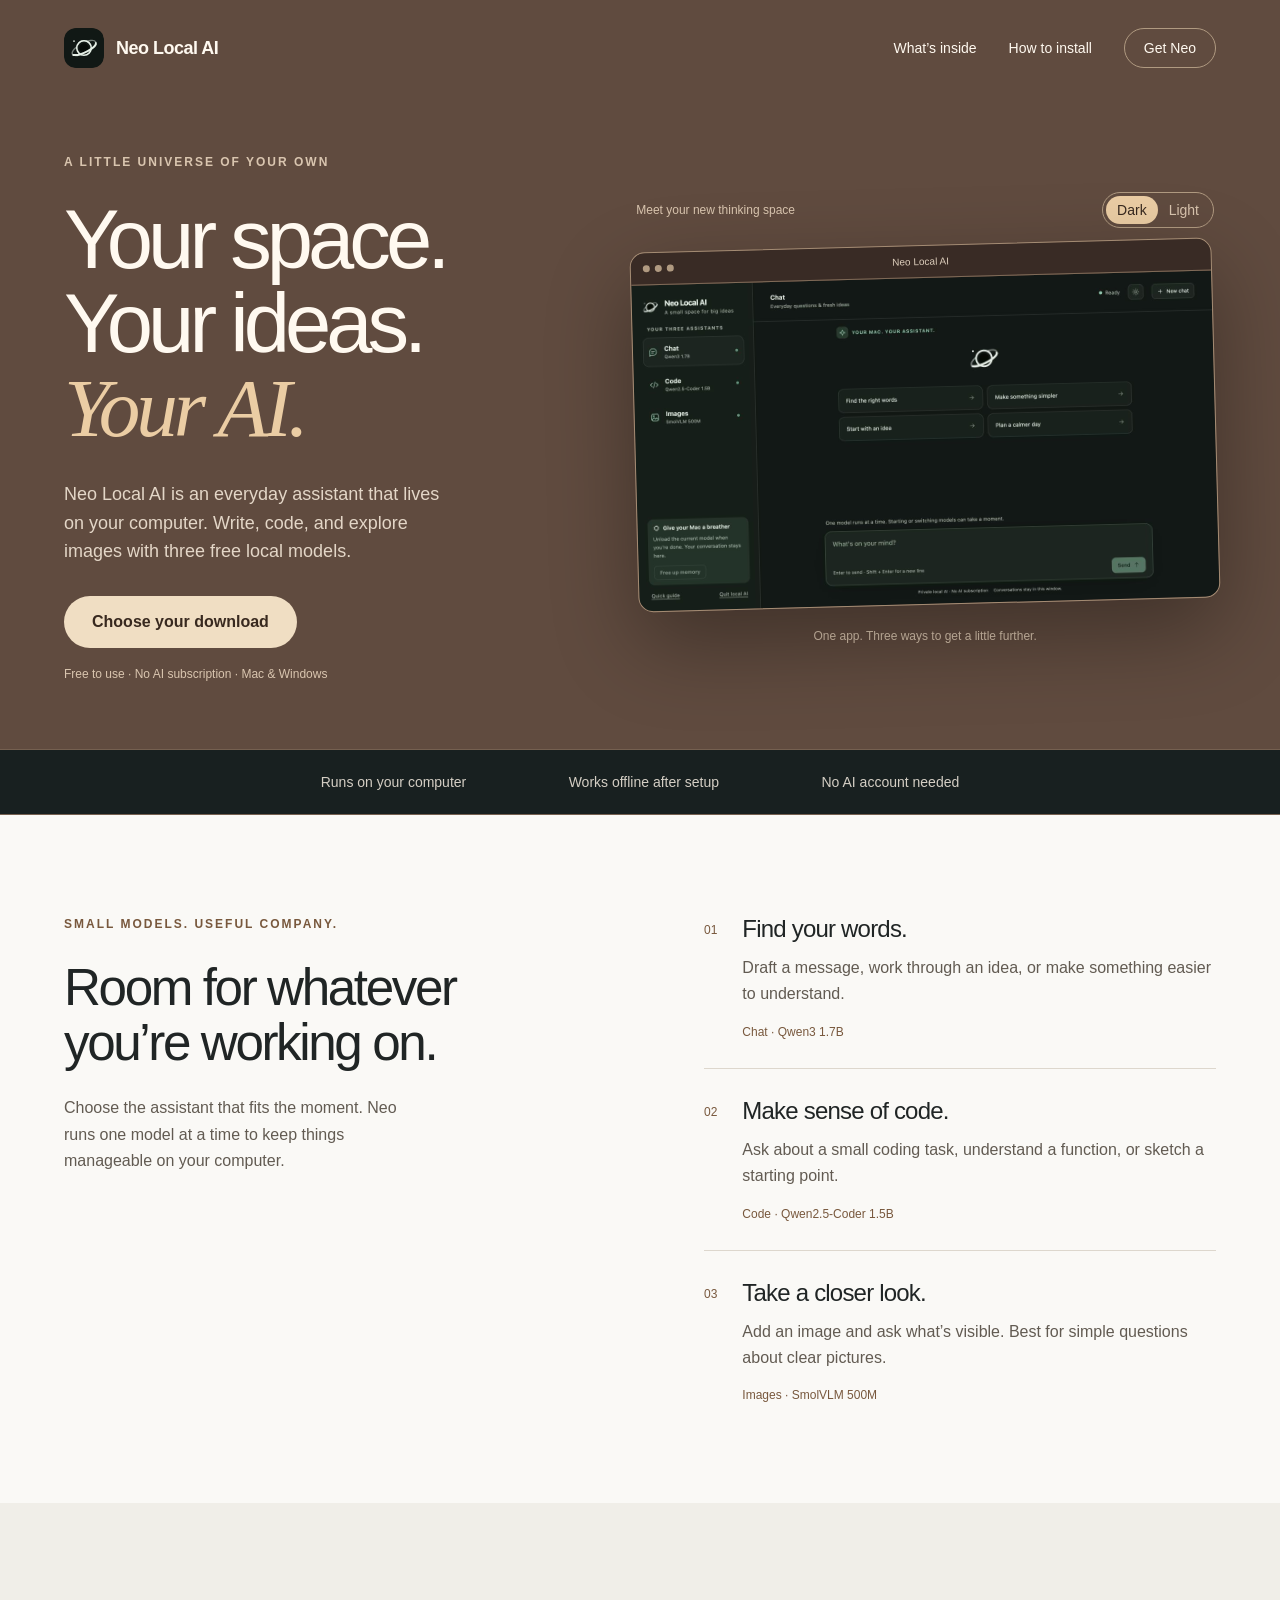
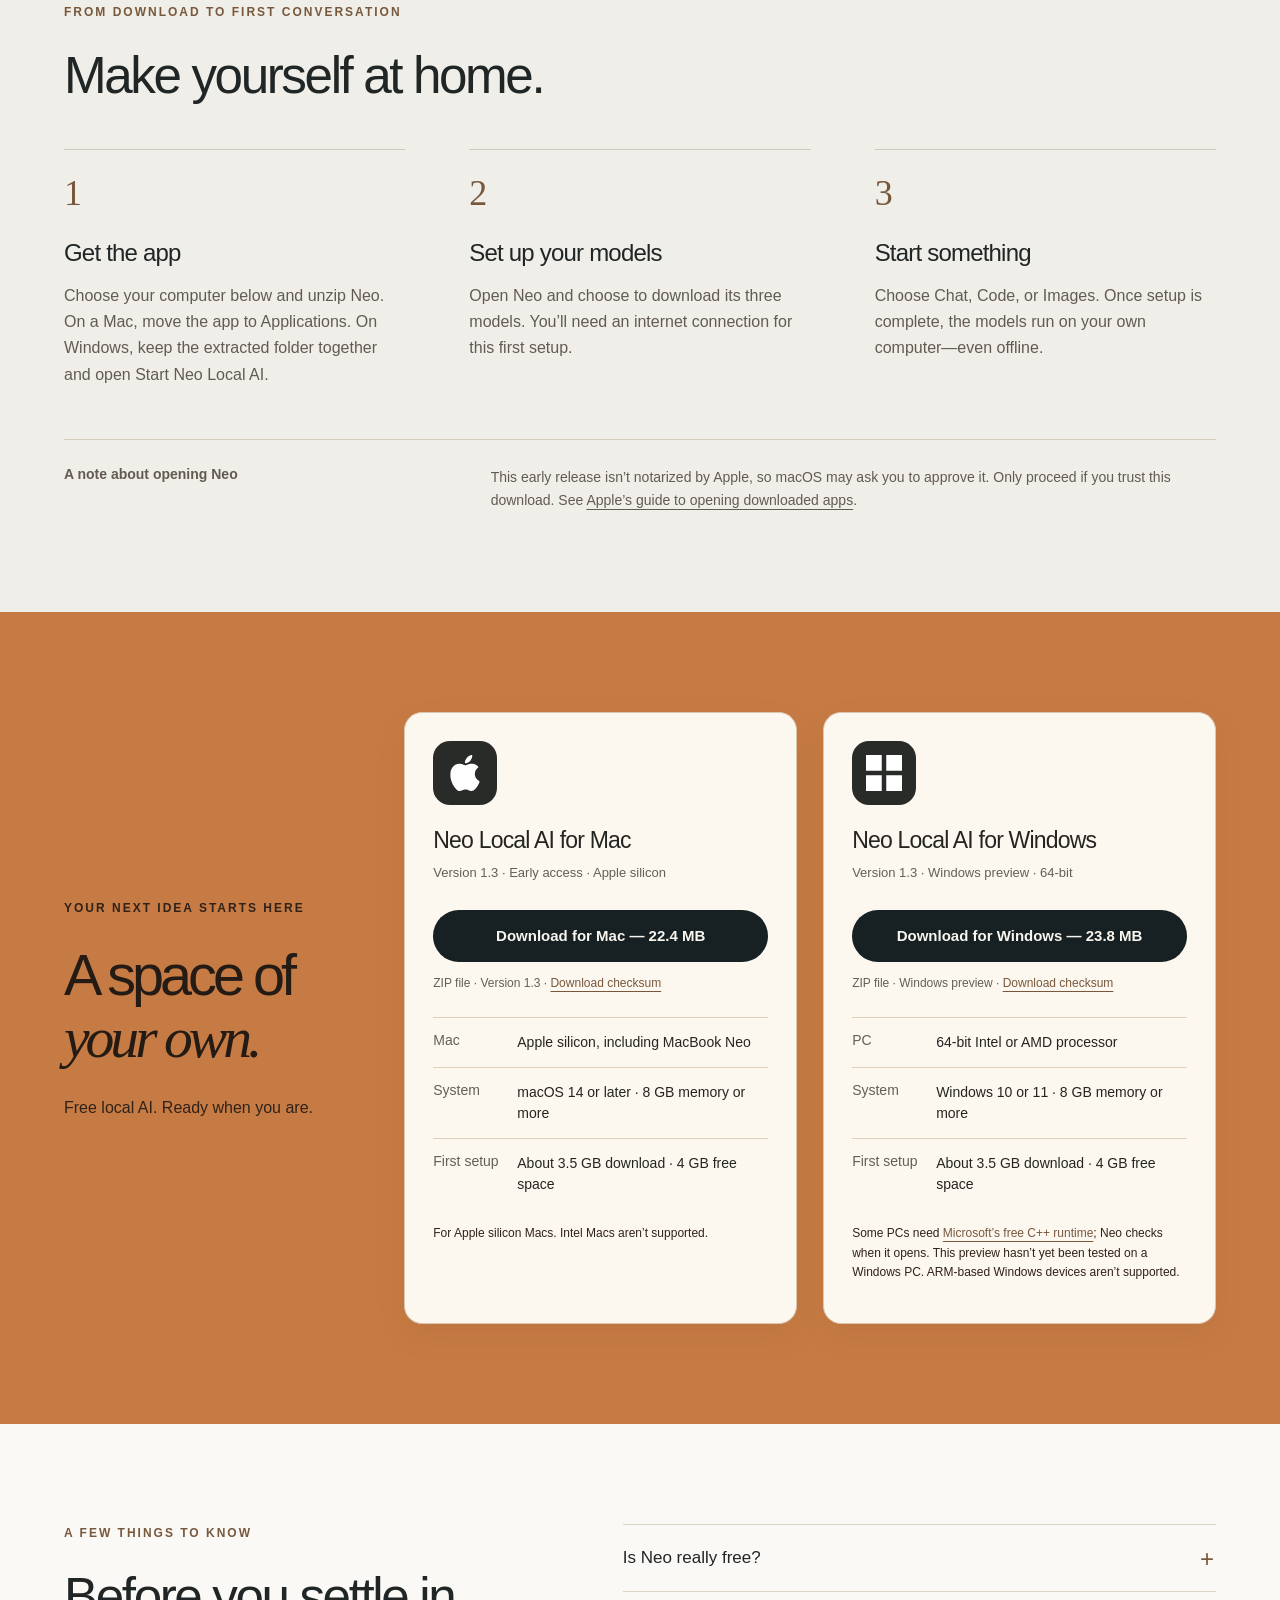
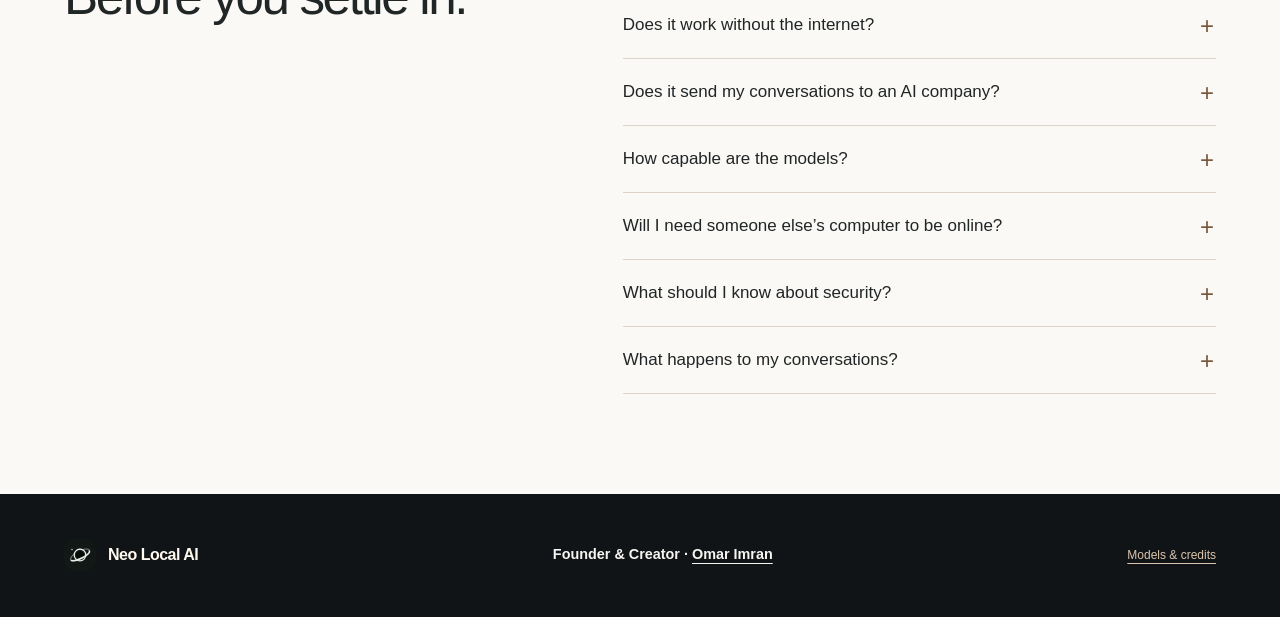
==== index.html @ 6890bdea "Replace aqua with warm brown and cream; update Windows 11 icon" ====
<!doctype html>
<html lang="en">
<head>
<meta charset="utf-8">
<meta http-equiv="Content-Security-Policy" content="default-src 'self'; connect-src 'none'; img-src 'self'; script-src 'self' 'sha256-h/8HFb5MToRf6qzF5IHjymlN5UshtxcSNbzQW0XjXA0='; style-src 'self'; object-src 'none'; frame-src 'none'; base-uri 'none'; form-action 'none'">
<meta name="referrer" content="strict-origin-when-cross-origin">
<meta name="viewport" content="width=device-width,initial-scale=1">
<meta name="theme-color" content="#604b3f">
<title>Neo Local AI — Free Offline AI for Mac &amp; Windows</title>
<meta name="description" content="Neo Local AI by Omar Imran. Download a free local AI assistant for chat, code and images. Works offline after setup. For Mac, with a Windows preview.">
<link rel="icon" type="image/svg+xml" href="assets/logo.svg"><link rel="stylesheet" href="style.css?v=brown-cream-1">
<link rel="canonical" href="https://neolocalai.isroot.in/">
<meta name="author" content="Omar Imran">
<meta name="application-name" content="Neo Local AI">
<meta name="robots" content="index, follow, max-image-preview:large">
<meta property="og:type" content="website">
<meta property="og:site_name" content="Neo Local AI">
<meta property="og:title" content="Neo Local AI — Free Offline AI for Mac &amp; Windows">
<meta property="og:description" content="Neo Local AI by Omar Imran. Download a free local AI assistant for chat, code and images. Works offline after setup. For Mac, with a Windows preview.">
<meta property="og:url" content="https://neolocalai.isroot.in/">
<meta property="og:image" content="https://neolocalai.isroot.in/assets/app-dark.png">
<meta property="og:image:alt" content="Neo Local AI with Chat, Code and Images assistants">
<meta name="twitter:card" content="summary_large_image">
<meta name="twitter:title" content="Neo Local AI — Free Offline AI for Mac &amp; Windows">
<meta name="twitter:description" content="Neo Local AI by Omar Imran. Download a free local AI assistant for chat, code and images. Works offline after setup. For Mac, with a Windows preview.">
<meta name="twitter:image" content="https://neolocalai.isroot.in/assets/app-dark.png">
<script type="application/ld+json">{"@context":"https://schema.org","@type":"WebSite","@id":"https://neolocalai.isroot.in/#website","url":"https://neolocalai.isroot.in/","name":"Neo Local AI","alternateName":"NeoLocalAI","description":"Neo Local AI by Omar Imran. Download a free local AI assistant for chat, code and images. Works offline after setup. For Mac, with a Windows preview.","publisher":{"@type":"Person","name":"Omar Imran"}}</script>
</head>
<body class="landing-page">
<header class="site-header"><a class="brand" href="#" aria-label="Neo Local AI home"><img src="assets/logo.svg" width="40" height="40" alt=""><span>Neo Local AI</span></a><nav aria-label="Main navigation"><a href="#inside">What’s inside</a><a href="#setup">How to install</a><a class="nav-download" href="#download">Get Neo</a></nav></header>
<main>
<section class="hero" aria-labelledby="hero-title">
<div class="hero-copy"><p class="eyebrow">A little universe of your own</p><h1 id="hero-title">Your space.<br>Your ideas.<br><em>Your AI.</em></h1><p class="hero-description">Neo Local AI is an everyday assistant that lives on your computer. Write, code, and explore images with three free local models.</p><a class="button primary" href="#download">Choose your download</a><p class="hero-meta">Free to use · No AI subscription · Mac &amp; Windows</p></div>
<div class="app-stage"><div class="preview-top"><span>Meet your new thinking space</span><div class="preview-switch" role="group" aria-label="App appearance preview"><button class="selected" data-theme="dark" aria-pressed="true">Dark</button><button data-theme="light" aria-pressed="false">Light</button></div></div><div class="app-window"><div class="window-top" aria-hidden="true"><span></span><span></span><span></span><b>Neo Local AI</b></div><img id="app-preview" src="assets/app-dark.png" width="694" height="681" alt="Neo Local AI in dark mode, with Chat, Code and Images assistants" fetchpriority="high"></div><p class="preview-caption">One app. Three ways to get a little further.</p></div>
</section>
<div class="principles"><span>Runs on your computer</span><span>Works offline after setup</span><span>No AI account needed</span></div>
<section class="inside section" id="inside"><div class="section-intro"><p class="eyebrow">Small models. Useful company.</p><h2>Room for whatever<br>you’re working on.</h2><p>Choose the assistant that fits the moment. Neo runs one model at a time to keep things manageable on your computer.</p></div><div class="assistant-list"><article><span class="model-number">01</span><div><h3>Find your words.</h3><p>Draft a message, work through an idea, or make something easier to understand.</p><span class="model-name">Chat · Qwen3 1.7B</span></div></article><article><span class="model-number">02</span><div><h3>Make sense of code.</h3><p>Ask about a small coding task, understand a function, or sketch a starting point.</p><span class="model-name">Code · Qwen2.5-Coder 1.5B</span></div></article><article><span class="model-number">03</span><div><h3>Take a closer look.</h3><p>Add an image and ask what’s visible. Best for simple questions about clear pictures.</p><span class="model-name">Images · SmolVLM 500M</span></div></article></div></section>
<section class="setup section" id="setup"><div class="section-heading"><p class="eyebrow">From download to first conversation</p><h2>Make yourself at home.</h2></div><ol class="steps"><li><span>1</span><h3>Get the app</h3><p>Choose your computer below and unzip Neo. On a Mac, move the app to Applications. On Windows, keep the extracted folder together and open Start Neo Local AI.</p></li><li><span>2</span><h3>Set up your models</h3><p>Open Neo and choose to download its three models. You’ll need an internet connection for this first setup.</p></li><li><span>3</span><h3>Start something</h3><p>Choose Chat, Code, or Images. Once setup is complete, the models run on your own computer—even offline.</p></li></ol><aside class="install-note"><strong>A note about opening Neo</strong><p>This early release isn’t notarized by Apple, so macOS may ask you to approve it. Only proceed if you trust this download. See <a href="https://support.apple.com/en-us/102445" target="_blank" rel="noopener noreferrer">Apple’s guide to opening downloaded apps</a>.</p></aside></section>
<!--
Apple icon: Bootstrap Icons v1.13.1.
Windows 11 symbol: four equal, front-facing squares drawn as SVG rectangles.
Sources: https://github.com/twbs/icons/blob/v1.13.1/icons/apple.svg
The redundant duplicate Apple path was omitted.

The MIT License (MIT)

Copyright (c) 2019-2024 The Bootstrap Authors

Permission is hereby granted, free of charge, to any person obtaining a copy
of this software and associated documentation files (the "Software"), to deal
in the Software without restriction, including without limitation the rights
to use, copy, modify, merge, publish, distribute, sublicense, and/or sell
copies of the Software, and to permit persons to whom the Software is
furnished to do so, subject to the following conditions:

The above copyright notice and this permission notice shall be included in
all copies or substantial portions of the Software.

THE SOFTWARE IS PROVIDED "AS IS", WITHOUT WARRANTY OF ANY KIND, EXPRESS OR
IMPLIED, INCLUDING BUT NOT LIMITED TO THE WARRANTIES OF MERCHANTABILITY,
FITNESS FOR A PARTICULAR PURPOSE AND NONINFRINGEMENT. IN NO EVENT SHALL THE
AUTHORS OR COPYRIGHT HOLDERS BE LIABLE FOR ANY CLAIM, DAMAGES OR OTHER
LIABILITY, WHETHER IN AN ACTION OF CONTRACT, TORT OR OTHERWISE, ARISING FROM,
OUT OF OR IN CONNECTION WITH THE SOFTWARE OR THE USE OR OTHER DEALINGS IN
THE SOFTWARE.
-->
<section class="download section" id="download"><div><p class="eyebrow">Your next idea starts here</p><h2>A space of<br><em>your own.</em></h2><p>Free local AI. Ready when you are.</p></div><div class="download-panel" id="mac-download"><span class="platform-mark apple-mark" aria-hidden="true"><svg xmlns="http://www.w3.org/2000/svg" width="36" height="36" viewBox="0 0 16 16" fill="currentColor" focusable="false"><path d="M11.182.008C11.148-.03 9.923.023 8.857 1.18c-1.066 1.156-.902 2.482-.878 2.516s1.52.087 2.475-1.258.762-2.391.728-2.43m3.314 11.733c-.048-.096-2.325-1.234-2.113-3.422s1.675-2.789 1.698-2.854-.597-.79-1.254-1.157a3.7 3.7 0 0 0-1.563-.434c-.108-.003-.483-.095-1.254.116-.508.139-1.653.589-1.968.607-.316.018-1.256-.522-2.267-.665-.647-.125-1.333.131-1.824.328-.49.196-1.422.754-2.074 2.237-.652 1.482-.311 3.83-.067 4.56s.625 1.924 1.273 2.796c.576.984 1.34 1.667 1.659 1.899s1.219.386 1.843.067c.502-.308 1.408-.485 1.766-.472.357.013 1.061.154 1.782.539.571.197 1.111.115 1.652-.105.541-.221 1.324-1.059 2.238-2.758q.52-1.185.473-1.282"/></svg></span><h3>Neo Local AI for Mac</h3><p class="release-label">Version 1.3 · Early access · Apple silicon</p><a class="button primary" id="release-download" href="downloads/Neo-Local-AI-1.3-Mac.zip" download>Download for Mac — 22.4 MB</a><p id="release-status" class="download-detail">ZIP file · Version 1.3 · <a href="downloads/Neo-Local-AI-1.3-Mac.zip.sha256">Download checksum</a></p><dl><div><dt>Mac</dt><dd>Apple silicon, including MacBook Neo</dd></div><div><dt>System</dt><dd>macOS 14 or later · 8 GB memory or more</dd></div><div><dt>First setup</dt><dd>About 3.5 GB download · 4 GB free space</dd></div></dl><p class="platform-note">For Apple silicon Macs. Intel Macs aren’t supported.</p></div><div class="download-panel windows-panel" id="windows-download"><span class="platform-mark windows-mark" aria-hidden="true"><svg xmlns="http://www.w3.org/2000/svg" width="36" height="36" viewBox="0 0 16 16" fill="currentColor" focusable="false"><rect x="0" y="0" width="7" height="7"/><rect x="9" y="0" width="7" height="7"/><rect x="0" y="9" width="7" height="7"/><rect x="9" y="9" width="7" height="7"/></svg></span><h3>Neo Local AI for Windows</h3><p class="release-label">Version 1.3 · Windows preview · 64-bit</p><a class="button primary" id="windows-release-download" href="downloads/Neo-Local-AI-1.3.0-Windows-x64-preview.zip" download>Download for Windows — 23.8 MB</a><p id="windows-release-status" class="download-detail">ZIP file · Windows preview · <a href="downloads/Windows-SHA256SUMS.txt">Download checksum</a></p><dl><div><dt>PC</dt><dd>64-bit Intel or AMD processor</dd></div><div><dt>System</dt><dd>Windows 10 or 11 · 8 GB memory or more</dd></div><div><dt>First setup</dt><dd>About 3.5 GB download · 4 GB free space</dd></div></dl><p class="platform-note">Some PCs need <a href="https://aka.ms/vc14/vc_redist.x64.exe">Microsoft’s free C++ runtime</a>; Neo checks when it opens. This preview hasn’t yet been tested on a Windows PC. ARM-based Windows devices aren’t supported.</p></div></section>
<section class="faq section" id="questions"><div class="section-heading"><p class="eyebrow">A few things to know</p><h2>Before you settle in.</h2></div><div class="questions"><details><summary>Is Neo really free?</summary><p>Neo uses freely available models running on your own hardware. There is no paid AI API, AI subscription, or Neo account. You use your own storage, electricity and internet connection for the initial downloads.</p></details><details><summary>Does it work without the internet?</summary><p>Yes, after the models finish downloading. Chat, code help and image questions run on your computer. Neo does not browse the web or automatically know current news.</p></details><details><summary>Does it send my conversations to an AI company?</summary><p>The local assistants process your messages and images on your computer. Model files are downloaded from Hugging Face during setup. This website does not collect your chats.</p></details><details><summary>How capable are the models?</summary><p>These are small models designed to fit modest hardware. They can make mistakes, particularly with complex reasoning, detailed images or longer tasks. Check important answers and review any code before using it.</p></details><details><summary>Will I need someone else’s computer to be online?</summary><p>No. Each person installs their own copy and models. Your conversations run on your computer, independently of the person who shared Neo with you.</p></details><details><summary>What should I know about security?</summary><p>This website provides downloads; it cannot access the AI or files on your computer. Use Neo on a personal computer with trusted users and programs. Neo blocks unrelated browser websites, but it does not isolate the app from other programs or user accounts on the same computer. Keep your operating system updated.</p></details><details><summary>What happens to my conversations?</summary><p>Conversations stay in the current app window or browser tab. Quitting or refreshing clears the conversation view. Copy anything you want to keep.</p></details></div></section>
</main><footer><a class="brand" href="#"><img src="assets/logo.svg" width="32" height="32" alt=""><span>Neo Local AI</span></a><p class="footer-credit">Founder &amp; Creator · <a href="about.html">Omar Imran</a></p><a href="credits.html">Models &amp; credits</a></footer>
<script src="script.js"></script>
</body></html>
---- style.css ----
:root{color-scheme:dark;--ink:#f6f5f1;--muted:#d9c5af;--onyx:#111416;--accent:#ebcda4;--line:#756050;--paper:#faf9f6;--dark:#202525;font-family:-apple-system,BlinkMacSystemFont,"Segoe UI",sans-serif;font-size:16px}*{box-sizing:border-box}html{scroll-behavior:smooth;scroll-padding-top:32px}body{margin:0;background:var(--onyx);color:var(--ink)}a{color:inherit;text-underline-offset:4px}button,a{-webkit-tap-highlight-color:transparent}a:focus-visible,button:focus-visible,summary:focus-visible{outline:3px solid #b09a81;outline-offset:5px}button{font:inherit}img{max-width:100%;height:auto}.site-header{max-width:1420px;margin:auto;padding:28px 5vw;display:flex;align-items:center;justify-content:space-between;gap:28px}.brand{display:flex;align-items:center;gap:12px;text-decoration:none;font-size:18px;font-weight:650;letter-spacing:-.5px}.brand img{border-radius:12px}nav{display:flex;align-items:center;gap:32px;font-size:14px}nav a{text-decoration:none}nav a:hover{color:var(--accent)}.nav-download{border:1px solid #b09a81;padding:11px 19px;border-radius:24px}.hero{max-width:1420px;margin:auto;padding:57px 5vw 64px;display:grid;grid-template-columns:.95fr 1.12fr;align-items:center;gap:6vw}.eyebrow{font-size:12px;letter-spacing:2px;text-transform:uppercase;font-weight:600;margin:0 0 25px;color:var(--muted)}h1{font-size:clamp(56px,6.5vw,98px);font-weight:460;line-height:1.01;letter-spacing:-5px;margin:0 0 30px}h1 em,h2 em{font-family:Georgia,serif;font-weight:400;color:var(--accent);letter-spacing:-4px}.hero-description{font-size:18px;line-height:1.6;max-width:400px;color:#d9c5af;margin-bottom:30px}.button{display:inline-flex;align-items:center;justify-content:center;min-height:52px;padding:15px 28px;font-weight:600;font-size:16px;border-radius:30px;text-decoration:none;border:0;transition:background .2s,transform .2s}.button:hover{transform:translateY(-2px)}.primary{background:var(--accent);color:#38291f}.primary:hover{background:#faebd7}.hero-meta{font-size:12px;color:var(--muted);margin:17px 0 0}.app-stage{min-width:0}.preview-top{display:flex;align-items:center;justify-content:space-between;gap:12px;color:var(--muted);font-size:12px;margin:0 2px 17px}.preview-switch{display:flex;padding:3px;border:1px solid var(--line);border-radius:24px;flex-shrink:0}.preview-switch button{font-size:12px;background:none;border:0;color:#d9c5af;border-radius:18px;padding:6px 11px;cursor:pointer}.preview-switch button.selected{background:#ebcda4;color:#38291f}.app-window{overflow:hidden;border:1px solid #a38b73;border-radius:15px;box-shadow:0 32px 85px #0005;transform:rotate(-1.5deg)}.window-top{height:32px;background:#392b25;border-bottom:1px solid #806b58;display:flex;align-items:center;padding:0 12px;gap:5px;position:relative}.window-top span{width:7px;height:7px;border-radius:50%;background:#b09a81}.window-top b{position:absolute;width:100%;left:0;text-align:center;font-size:10px;font-weight:400;color:#ddcebc}.app-window>img{width:100%;display:block}.preview-caption{font-size:12px;color:#d9c5af;text-align:center;margin:22px 0 0}.principles{border-top:1px solid var(--line);border-bottom:1px solid var(--line);display:flex;justify-content:center;gap:8vw;padding:24px 5vw;font-size:14px;color:#d4cec4}.section{padding:100px max(5vw,calc((100vw - 1280px)/2))}h2{font-size:clamp(34px,4vw,58px);font-weight:450;letter-spacing:-2.4px;line-height:1.08;margin:0 0 25px}h3{font-size:24px;font-weight:500;letter-spacing:-.8px;margin:0 0 12px}p{line-height:1.65}.inside{background:var(--paper);color:var(--dark);display:grid;grid-template-columns:1fr 1fr;gap:10vw}.inside .eyebrow,.setup .eyebrow,.faq .eyebrow{color:#78583d}.section-intro>p:last-child{color:#625b52;max-width:360px}.assistant-list article{display:flex;gap:25px;padding:28px 0;border-top:1px solid #ddd7cd}.assistant-list article:first-child{padding-top:0;border-top:0}.assistant-list article:last-child{padding-bottom:0}.model-number{font-size:12px;padding-top:8px;color:#78583d}.assistant-list p{color:#625b52;font-size:16px;margin:0 0 14px}.model-name{font-size:12px;color:#78583d}.setup{background:#f0eee8;color:var(--dark)}.section-heading{margin-bottom:45px}.steps{padding:0;margin:0;list-style:none;display:grid;grid-template-columns:repeat(3,1fr);gap:5vw}.steps li{border-top:1px solid #d1c8b9;padding-top:22px}.steps li>span{font-family:Georgia,serif;font-size:36px;color:#78583d;display:block;margin-bottom:25px}.steps p{color:#625b52}.install-note{margin-top:35px;display:grid;grid-template-columns:1fr 2fr;gap:5vw;border-top:1px solid #d6ccbc;padding-top:26px;font-size:14px;color:#625b52}.install-note strong{font-weight:550}.install-note p{margin:0}.download{display:grid;grid-template-columns:1fr 1fr;gap:10vw;align-items:center;background:#c77b44}.download h2{font-size:clamp(50px,5.8vw,86px);letter-spacing:-4px}.download>div>p:last-child{color:#302218}.download-panel{border:1px solid #dbc6ae;background:#fcf7ef;padding:36px;border-radius:18px}.download-panel h3{font-size:25px;margin-bottom:8px}.release-label{font-size:13px;color:#626058;margin:0 0 26px}.download-panel .button{width:100%}.download-detail{font-size:12px;line-height:1.5;color:#626058;overflow-wrap:anywhere}dl{font-size:14px;margin:25px 0 15px}dl div{display:grid;grid-template-columns:95px 1fr;gap:16px;padding:14px 0;border-top:1px solid #ded0bd}dt{color:#626058}dd{margin:0;line-height:1.5}.platform-note{font-size:12px;color:#626058}.faq{background:var(--paper);color:var(--dark);display:grid;grid-template-columns:1fr 1.3fr;gap:8vw}.questions details{border-top:1px solid #ddd4c7;padding:23px 0}.questions details:last-child{border-bottom:1px solid #ddd4c7}.questions summary{cursor:pointer;list-style:none;padding-right:36px;position:relative;font-size:17px;font-weight:500}.questions summary::-webkit-details-marker{display:none}.questions summary:after{content:'+';position:absolute;right:2px;top:-3px;font-size:24px;font-weight:300}.questions details[open] summary:after{content:'−'}.questions p{color:#625b52;margin:18px 25px 0 0;font-size:16px}footer{max-width:1420px;margin:auto;padding:35px 5vw;display:flex;align-items:center;justify-content:space-between;gap:24px}footer p,footer>a:last-child{font-size:12px;color:var(--muted)}footer .brand{font-size:16px}@media(min-width:1450px){.hero{gap:86px}.hero h1{font-size:98px}}@media(max-width:900px){.hero{gap:4vw;padding-top:38px}h1{font-size:64px;letter-spacing:-3.5px}.preview-top>span{display:none}.preview-top{justify-content:flex-end}.hero-description{font-size:16px}.hero-meta{line-height:1.6;max-width:230px}.section{padding-top:70px;padding-bottom:70px}.inside,.download,.faq{gap:5vw}.download-panel{padding:26px}.principles{gap:5vw;font-size:12px}}@media(max-width:650px){.site-header{padding:20px 6vw}.brand{font-size:17px}nav a:not(.nav-download){display:none}nav{gap:0}.nav-download{font-size:13px;padding:9px 15px}.hero{grid-template-columns:1fr;padding:34px 6vw 45px;gap:42px}.eyebrow{margin-bottom:22px;font-size:11px}h1{font-size:76px}.hero-description{max-width:340px;font-size:17px}.hero-meta{max-width:none}.app-stage{max-width:500px}.preview-top>span{display:block}.preview-top{justify-content:space-between}.app-window{transform:none}.principles{display:grid;grid-template-columns:1fr;gap:14px;text-align:center;padding:25px;font-size:14px}.section{padding:60px 6vw}.inside,.download,.faq{grid-template-columns:1fr;gap:38px}.section-intro>p:last-child{max-width:none}.assistant-list article{gap:20px}.steps{grid-template-columns:1fr;gap:26px}.steps li>span{float:left;font-size:28px;margin:0 22px 70px 0}.steps h3{font-size:22px}.steps p{margin-bottom:0}.install-note{grid-template-columns:1fr;gap:10px}.section-heading{margin-bottom:32px}.download h2{font-size:68px}.download-panel{padding:27px}.faq{gap:0}.faq .section-heading{margin-bottom:12px}footer{padding:30px 6vw;flex-wrap:wrap}footer p{order:3;width:100%;margin:0}h2{font-size:40px}.questions summary{font-size:16px}}@media(prefers-reduced-motion:reduce){html{scroll-behavior:auto}.button{transition:none}.button:hover{transform:none}}

/* Platform downloads share one clear choice area. */
.download{grid-template-columns:.8fr 1fr 1fr;gap:26px}.download h2{font-size:clamp(48px,4.5vw,68px)}.download-panel{padding:28px;align-self:stretch}.download-panel h3{font-size:23px}.download-panel .button{padding-left:16px;padding-right:16px;font-size:15px}.download-panel dl div{grid-template-columns:72px 1fr;gap:12px}.platform-mark{display:grid;place-items:center;width:64px;height:64px;background:#292b28;border-radius:17px;color:#ebcda4;line-height:0;margin:0 0 22px;flex-shrink:0}.platform-mark svg{display:block;width:36px;height:36px;fill:currentColor}.preview-switch button{font-size:14px}@media(max-width:1100px){.download{grid-template-columns:1fr 1fr}.download>div:first-child{grid-column:1/-1}.download h2 br{display:none}.download h2 em{margin-left:.16em}.download>div:first-child>p:last-child{margin-bottom:10px}}@media(max-width:650px){.download{grid-template-columns:1fr;gap:26px}.download>div:first-child{grid-column:auto}.download h2{font-size:55px}.download h2 br{display:block}.download h2 em{margin-left:0}}

.credits-page{max-width:1050px;margin:auto;padding-top:60px}.credits-title{font-size:58px;letter-spacing:-2px}.credits-list{line-height:2}.credits-subheading{font-size:32px;margin-top:48px}


/* Founder credit: 20% larger than the original 12px footer text. */
footer .footer-credit{font-size:14.4px;font-weight:700;color:var(--ink)}
.footer-credit a{color:inherit;text-decoration-thickness:1px;text-underline-offset:4px}
.footer-credit a:hover,.footer-credit a:focus-visible{color:var(--accent);text-decoration-thickness:2px}
.about-layout{min-height:100svh;display:flex;flex-direction:column}
.about-layout>.site-header,.about-layout>footer{width:100%}
.about-page{flex:1;width:100%;max-width:1050px;margin:auto;padding:80px 5vw 100px}
.about-page h1{font-size:clamp(46px,7vw,76px);letter-spacing:-2.5px;line-height:1.08;max-width:700px}
.about-role{font-size:20px;color:var(--accent);margin:0 0 32px}
.about-note{max-width:520px;color:var(--muted);margin-bottom:36px}
.about-back{font-size:14px;font-weight:600;text-decoration-thickness:1px}
@media(max-width:650px){.about-page{padding:55px 6vw 70px}.about-role{font-size:18px}.about-layout>.site-header{gap:16px}.about-layout .about-back{font-size:13px}}

/* Warm coffee, cream and tan across the website. */
:root{--tan:#c77b44;--accent-deep:#78583d}
.principles{background:#182020}
.inside,.setup,.faq{color-scheme:light}
.download{background:var(--tan);color:#241b15;color-scheme:light}
.download h2 em{color:#241b15}
.download .eyebrow,.download>div:first-child>p:last-child{color:#302218}
.download .download-panel{background:#fcf7ef;border-color:#dbc6ae;color:#242522;box-shadow:0 12px 32px #59301a12}
.download .release-label,.download .download-detail,.download dt,.download .platform-note{color:#626058}
.download .download-panel dl div{border-top-color:#ded0bd}
.download .platform-mark{background:#292b28;color:#fff}
.download .primary{background:#172022;color:#f9f6ef}
.download .primary:hover{background:#49392d}
.download a:focus-visible{outline-color:#6c482e}
.download .download-detail a,.download .platform-note a{color:#78583d}
.inside .assistant-list h3{color:#202525}
.questions summary::after{color:var(--accent-deep)}
footer .footer-credit a:hover,footer .footer-credit a:focus-visible{color:var(--accent)}

/* A softer coffee introduction, with the established dark footer below. */
.landing-page{background:#604b3f;color:#fff9f0}
.landing-page .site-header,.landing-page .hero{--line:#b09a81;--muted:#d9c5af}
.landing-page .hero-description{color:#e3d6c7}
.landing-page .hero .primary{background:#f0dec3;color:#38291f}
.landing-page .hero .primary:hover{background:#faebd7}
.landing-page>footer{background:var(--onyx);max-width:none;padding-inline:max(5vw,calc((100vw - 1278px)/2))}
.inside a:focus-visible,.setup a:focus-visible,.faq summary:focus-visible{outline-color:#78583d}
@media(max-width:650px){.landing-page>footer{padding-inline:6vw}}
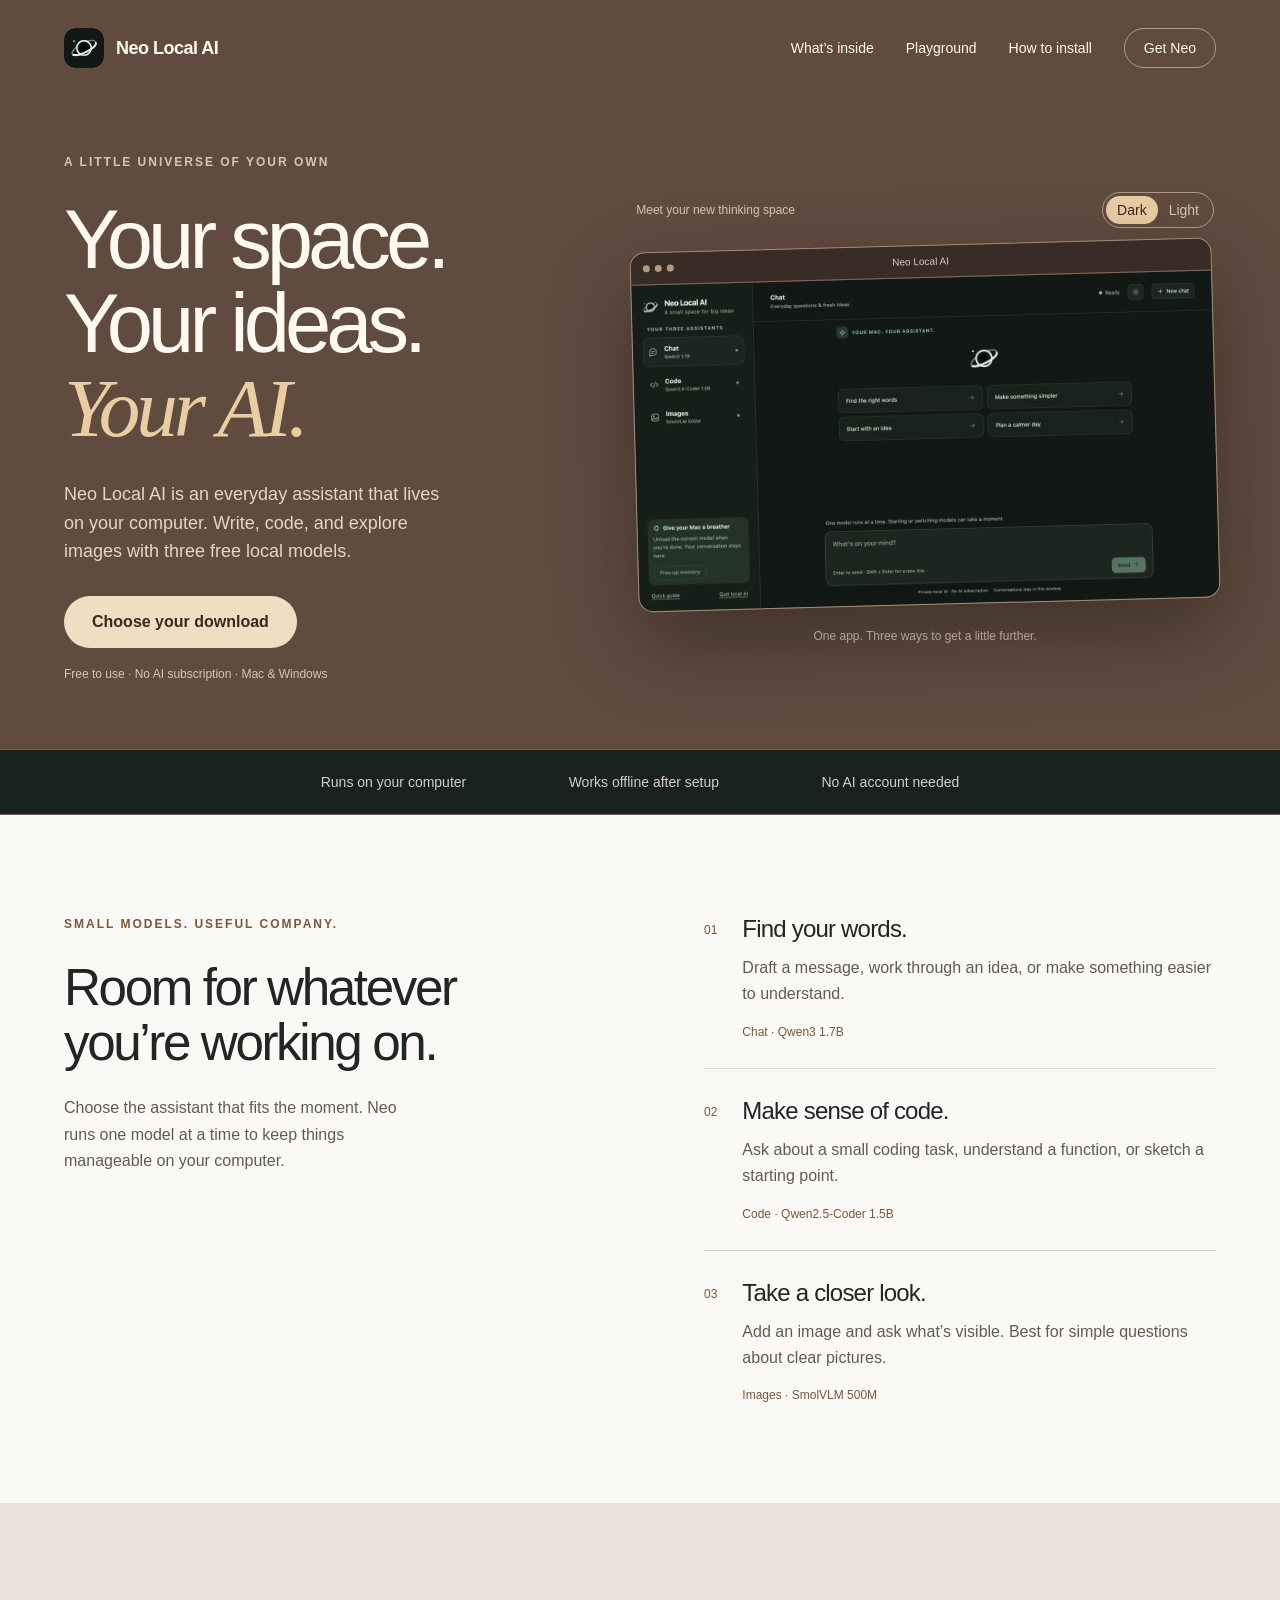
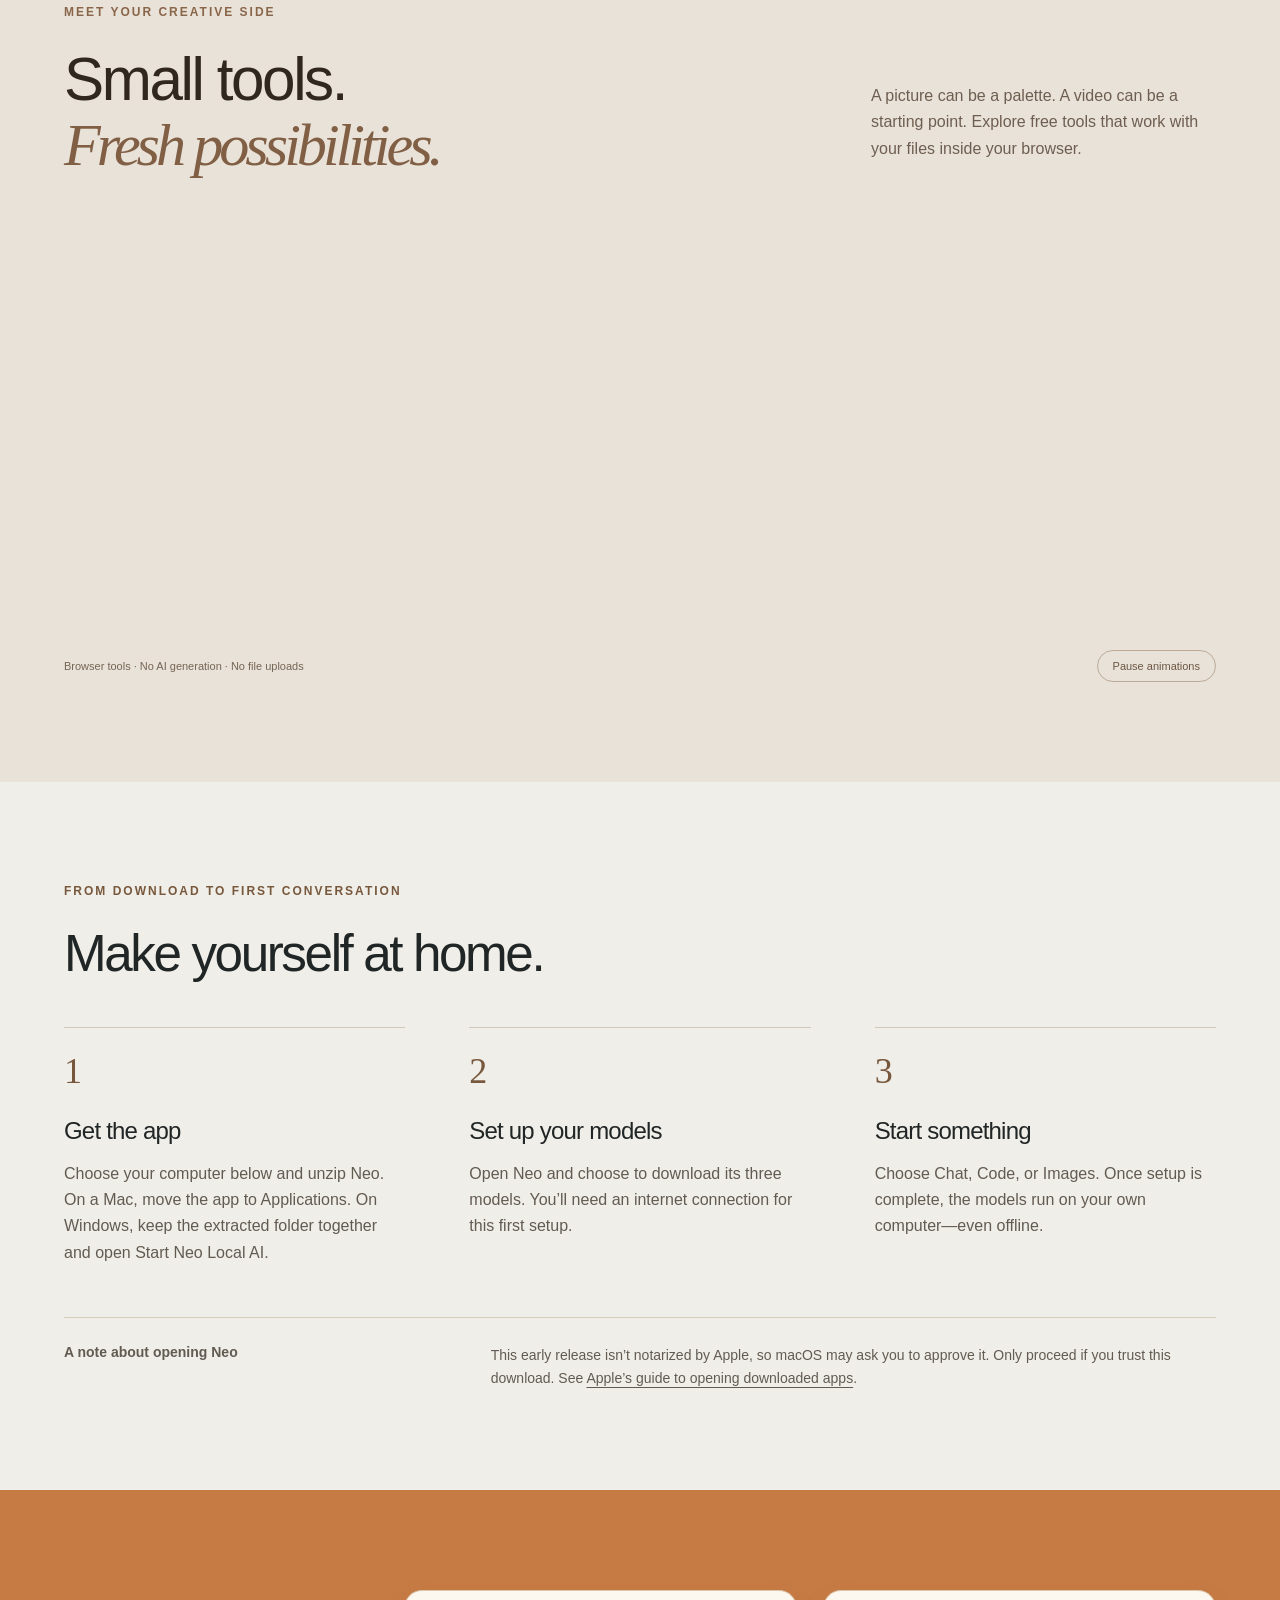
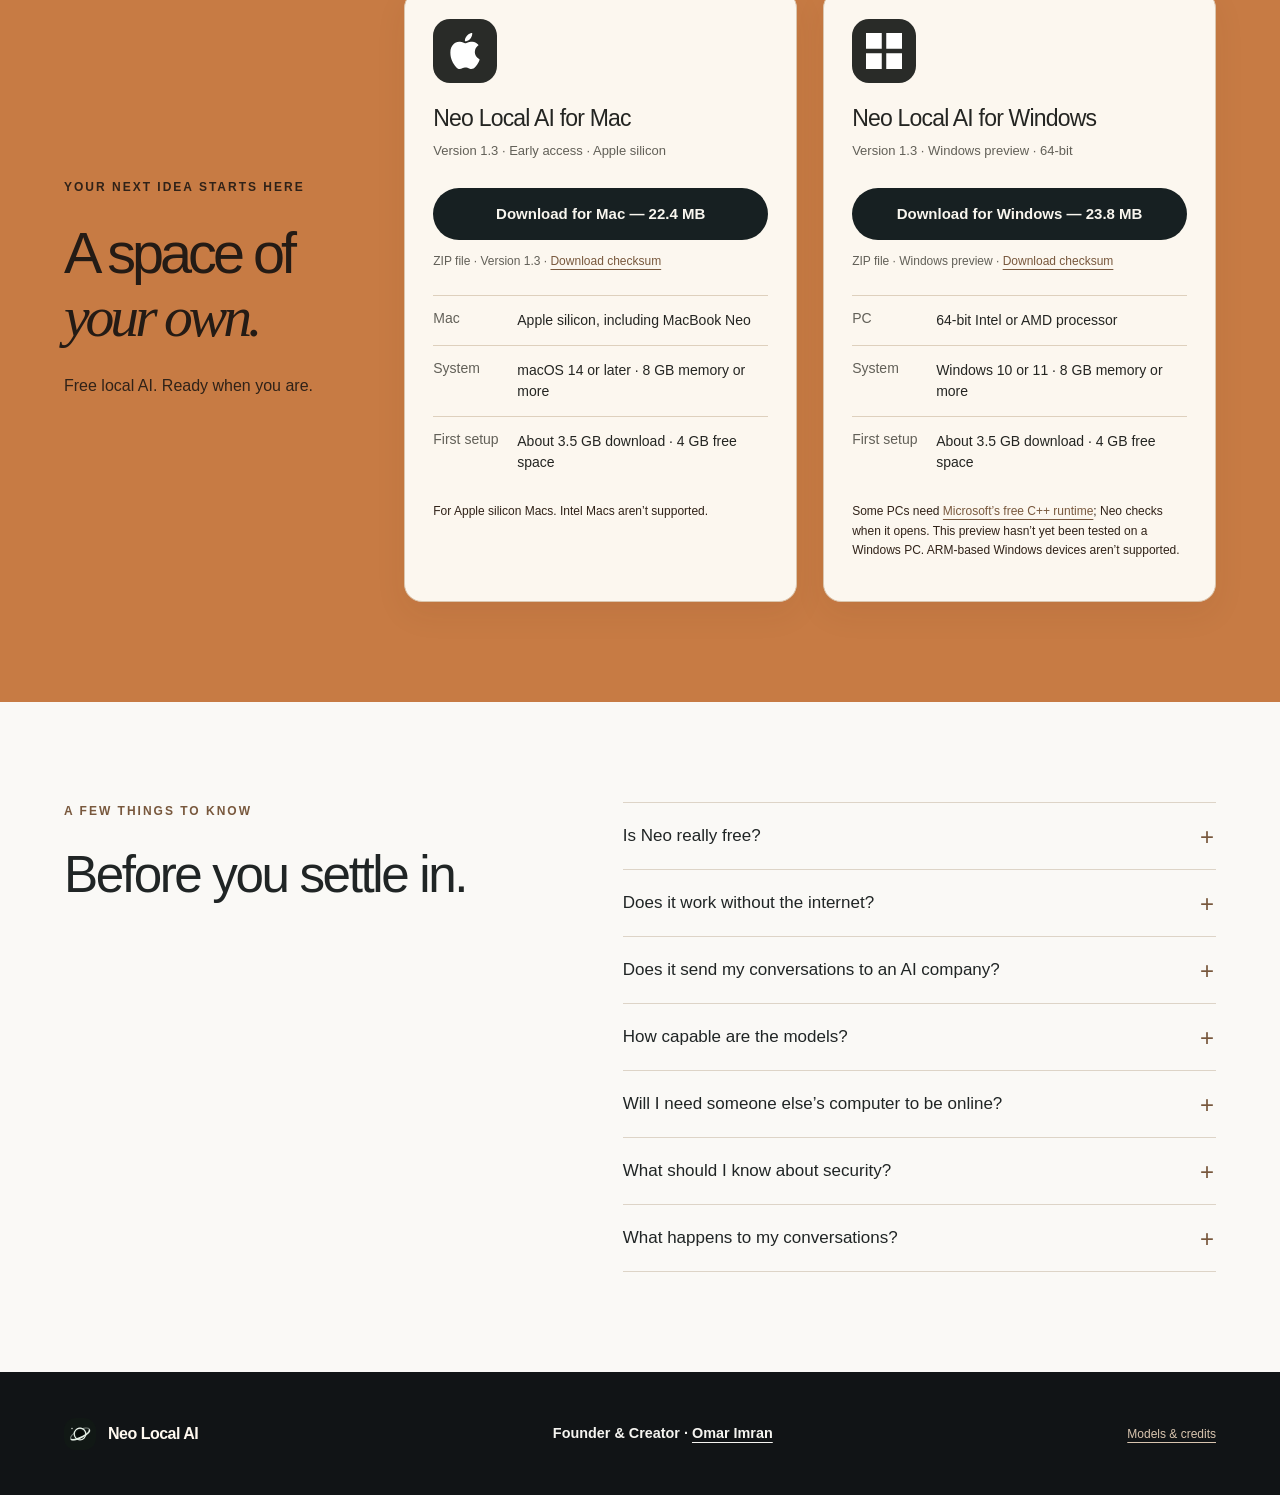
==== commit 4e2cc132: "Add private image palette and video storyboard playground Add browser-only creative tools and an ani" ====
--- a/index.html
+++ b/index.html
@@ -9,6 +9,7 @@
 <title>Neo Local AI — Free Offline AI for Mac &amp; Windows</title>
 <meta name="description" content="Neo Local AI by Omar Imran. Download a free local AI assistant for chat, code and images. Works offline after setup. For Mac, with a Windows preview.">
 <link rel="icon" type="image/svg+xml" href="assets/logo.svg"><link rel="stylesheet" href="style.css?v=brown-cream-1">
+<link rel="stylesheet" href="showcase.css?v=1">
 <link rel="canonical" href="https://neolocalai.isroot.in/">
 <meta name="author" content="Omar Imran">
 <meta name="application-name" content="Neo Local AI">
@@ -27,7 +28,7 @@
 <script type="application/ld+json">{"@context":"https://schema.org","@type":"WebSite","@id":"https://neolocalai.isroot.in/#website","url":"https://neolocalai.isroot.in/","name":"Neo Local AI","alternateName":"NeoLocalAI","description":"Neo Local AI by Omar Imran. Download a free local AI assistant for chat, code and images. Works offline after setup. For Mac, with a Windows preview.","publisher":{"@type":"Person","name":"Omar Imran"}}</script>
 </head>
 <body class="landing-page">
-<header class="site-header"><a class="brand" href="#" aria-label="Neo Local AI home"><img src="assets/logo.svg" width="40" height="40" alt=""><span>Neo Local AI</span></a><nav aria-label="Main navigation"><a href="#inside">What’s inside</a><a href="#setup">How to install</a><a class="nav-download" href="#download">Get Neo</a></nav></header>
+<header class="site-header"><a class="brand" href="#" aria-label="Neo Local AI home"><img src="assets/logo.svg" width="40" height="40" alt=""><span>Neo Local AI</span></a><nav aria-label="Main navigation"><a href="#inside">What’s inside</a><a href="studio.html">Playground</a><a href="#setup">How to install</a><a class="nav-download" href="#download">Get Neo</a></nav></header>
 <main>
 <section class="hero" aria-labelledby="hero-title">
 <div class="hero-copy"><p class="eyebrow">A little universe of your own</p><h1 id="hero-title">Your space.<br>Your ideas.<br><em>Your AI.</em></h1><p class="hero-description">Neo Local AI is an everyday assistant that lives on your computer. Write, code, and explore images with three free local models.</p><a class="button primary" href="#download">Choose your download</a><p class="hero-meta">Free to use · No AI subscription · Mac &amp; Windows</p></div>
@@ -35,6 +36,7 @@
 </section>
 <div class="principles"><span>Runs on your computer</span><span>Works offline after setup</span><span>No AI account needed</span></div>
 <section class="inside section" id="inside"><div class="section-intro"><p class="eyebrow">Small models. Useful company.</p><h2>Room for whatever<br>you’re working on.</h2><p>Choose the assistant that fits the moment. Neo runs one model at a time to keep things manageable on your computer.</p></div><div class="assistant-list"><article><span class="model-number">01</span><div><h3>Find your words.</h3><p>Draft a message, work through an idea, or make something easier to understand.</p><span class="model-name">Chat · Qwen3 1.7B</span></div></article><article><span class="model-number">02</span><div><h3>Make sense of code.</h3><p>Ask about a small coding task, understand a function, or sketch a starting point.</p><span class="model-name">Code · Qwen2.5-Coder 1.5B</span></div></article><article><span class="model-number">03</span><div><h3>Take a closer look.</h3><p>Add an image and ask what’s visible. Best for simple questions about clear pictures.</p><span class="model-name">Images · SmolVLM 500M</span></div></article></div></section>
+<section class="creative-showcase section" id="playground" aria-labelledby="playground-title"><div class="showcase-intro"><div><p class="eyebrow">Meet your creative side</p><h2 id="playground-title">Small tools.<br><em>Fresh possibilities.</em></h2></div><p>A picture can be a palette. A video can be a starting point. Explore free tools that work with your files inside your browser.</p></div><div class="showcase-grid"><a class="showcase-card palette-card" href="studio.html#colors"><div class="showcase-art palette-art" aria-hidden="true"><span></span><span></span><span></span><span></span><span></span></div><span class="showcase-number">01 / IMAGE</span><h3>Find your colors. <span aria-hidden="true">↗</span></h3><p>Build and save a color palette from a picture.</p></a><a class="showcase-card storyboard-card" href="studio.html#storyboard"><div class="showcase-art storyboard-art" aria-hidden="true"><span>01</span><span>02</span><span>03</span></div><span class="showcase-number">02 / VIDEO</span><h3>See the whole story. <span aria-hidden="true">↗</span></h3><p>Turn six moments into a downloadable storyboard.</p></a><a class="showcase-card model-card" href="studio.html#models"><div class="showcase-art model-art" aria-hidden="true"><div class="showcase-orbit"></div><span>NEO / LOCAL</span></div><span class="showcase-number">03 / EXPLORE</span><h3>Choose your companion. <span aria-hidden="true">↗</span></h3><p>Get to know the three local models inside Neo.</p></a></div><div class="showcase-bottom"><span>Browser tools · No AI generation · No file uploads</span><button id="motion-toggle" type="button" aria-pressed="false">Pause animations</button></div></section>
 <section class="setup section" id="setup"><div class="section-heading"><p class="eyebrow">From download to first conversation</p><h2>Make yourself at home.</h2></div><ol class="steps"><li><span>1</span><h3>Get the app</h3><p>Choose your computer below and unzip Neo. On a Mac, move the app to Applications. On Windows, keep the extracted folder together and open Start Neo Local AI.</p></li><li><span>2</span><h3>Set up your models</h3><p>Open Neo and choose to download its three models. You’ll need an internet connection for this first setup.</p></li><li><span>3</span><h3>Start something</h3><p>Choose Chat, Code, or Images. Once setup is complete, the models run on your own computer—even offline.</p></li></ol><aside class="install-note"><strong>A note about opening Neo</strong><p>This early release isn’t notarized by Apple, so macOS may ask you to approve it. Only proceed if you trust this download. See <a href="https://support.apple.com/en-us/102445" target="_blank" rel="noopener noreferrer">Apple’s guide to opening downloaded apps</a>.</p></aside></section>
 <!--
 Apple icon: Bootstrap Icons v1.13.1.
@@ -67,5 +69,5 @@
 <section class="download section" id="download"><div><p class="eyebrow">Your next idea starts here</p><h2>A space of<br><em>your own.</em></h2><p>Free local AI. Ready when you are.</p></div><div class="download-panel" id="mac-download"><span class="platform-mark apple-mark" aria-hidden="true"><svg xmlns="http://www.w3.org/2000/svg" width="36" height="36" viewBox="0 0 16 16" fill="currentColor" focusable="false"><path d="M11.182.008C11.148-.03 9.923.023 8.857 1.18c-1.066 1.156-.902 2.482-.878 2.516s1.52.087 2.475-1.258.762-2.391.728-2.43m3.314 11.733c-.048-.096-2.325-1.234-2.113-3.422s1.675-2.789 1.698-2.854-.597-.79-1.254-1.157a3.7 3.7 0 0 0-1.563-.434c-.108-.003-.483-.095-1.254.116-.508.139-1.653.589-1.968.607-.316.018-1.256-.522-2.267-.665-.647-.125-1.333.131-1.824.328-.49.196-1.422.754-2.074 2.237-.652 1.482-.311 3.83-.067 4.56s.625 1.924 1.273 2.796c.576.984 1.34 1.667 1.659 1.899s1.219.386 1.843.067c.502-.308 1.408-.485 1.766-.472.357.013 1.061.154 1.782.539.571.197 1.111.115 1.652-.105.541-.221 1.324-1.059 2.238-2.758q.52-1.185.473-1.282"/></svg></span><h3>Neo Local AI for Mac</h3><p class="release-label">Version 1.3 · Early access · Apple silicon</p><a class="button primary" id="release-download" href="downloads/Neo-Local-AI-1.3-Mac.zip" download>Download for Mac — 22.4 MB</a><p id="release-status" class="download-detail">ZIP file · Version 1.3 · <a href="downloads/Neo-Local-AI-1.3-Mac.zip.sha256">Download checksum</a></p><dl><div><dt>Mac</dt><dd>Apple silicon, including MacBook Neo</dd></div><div><dt>System</dt><dd>macOS 14 or later · 8 GB memory or more</dd></div><div><dt>First setup</dt><dd>About 3.5 GB download · 4 GB free space</dd></div></dl><p class="platform-note">For Apple silicon Macs. Intel Macs aren’t supported.</p></div><div class="download-panel windows-panel" id="windows-download"><span class="platform-mark windows-mark" aria-hidden="true"><svg xmlns="http://www.w3.org/2000/svg" width="36" height="36" viewBox="0 0 16 16" fill="currentColor" focusable="false"><rect x="0" y="0" width="7" height="7"/><rect x="9" y="0" width="7" height="7"/><rect x="0" y="9" width="7" height="7"/><rect x="9" y="9" width="7" height="7"/></svg></span><h3>Neo Local AI for Windows</h3><p class="release-label">Version 1.3 · Windows preview · 64-bit</p><a class="button primary" id="windows-release-download" href="downloads/Neo-Local-AI-1.3.0-Windows-x64-preview.zip" download>Download for Windows — 23.8 MB</a><p id="windows-release-status" class="download-detail">ZIP file · Windows preview · <a href="downloads/Windows-SHA256SUMS.txt">Download checksum</a></p><dl><div><dt>PC</dt><dd>64-bit Intel or AMD processor</dd></div><div><dt>System</dt><dd>Windows 10 or 11 · 8 GB memory or more</dd></div><div><dt>First setup</dt><dd>About 3.5 GB download · 4 GB free space</dd></div></dl><p class="platform-note">Some PCs need <a href="https://aka.ms/vc14/vc_redist.x64.exe">Microsoft’s free C++ runtime</a>; Neo checks when it opens. This preview hasn’t yet been tested on a Windows PC. ARM-based Windows devices aren’t supported.</p></div></section>
 <section class="faq section" id="questions"><div class="section-heading"><p class="eyebrow">A few things to know</p><h2>Before you settle in.</h2></div><div class="questions"><details><summary>Is Neo really free?</summary><p>Neo uses freely available models running on your own hardware. There is no paid AI API, AI subscription, or Neo account. You use your own storage, electricity and internet connection for the initial downloads.</p></details><details><summary>Does it work without the internet?</summary><p>Yes, after the models finish downloading. Chat, code help and image questions run on your computer. Neo does not browse the web or automatically know current news.</p></details><details><summary>Does it send my conversations to an AI company?</summary><p>The local assistants process your messages and images on your computer. Model files are downloaded from Hugging Face during setup. This website does not collect your chats.</p></details><details><summary>How capable are the models?</summary><p>These are small models designed to fit modest hardware. They can make mistakes, particularly with complex reasoning, detailed images or longer tasks. Check important answers and review any code before using it.</p></details><details><summary>Will I need someone else’s computer to be online?</summary><p>No. Each person installs their own copy and models. Your conversations run on your computer, independently of the person who shared Neo with you.</p></details><details><summary>What should I know about security?</summary><p>This website provides downloads; it cannot access the AI or files on your computer. Use Neo on a personal computer with trusted users and programs. Neo blocks unrelated browser websites, but it does not isolate the app from other programs or user accounts on the same computer. Keep your operating system updated.</p></details><details><summary>What happens to my conversations?</summary><p>Conversations stay in the current app window or browser tab. Quitting or refreshing clears the conversation view. Copy anything you want to keep.</p></details></div></section>
 </main><footer><a class="brand" href="#"><img src="assets/logo.svg" width="32" height="32" alt=""><span>Neo Local AI</span></a><p class="footer-credit">Founder &amp; Creator · <a href="about.html">Omar Imran</a></p><a href="credits.html">Models &amp; credits</a></footer>
-<script src="script.js"></script>
+<script src="script.js"></script><script src="showcase.js?v=1"></script>
 </body></html>
--- a/showcase.css
+++ b/showcase.css
@@ -0,0 +1 @@
+.creative-showcase{background:#e9e2d8;color:#30271f}.showcase-intro{display:flex;align-items:flex-end;justify-content:space-between;gap:45px;margin-bottom:45px}.showcase-intro h2{font-size:clamp(40px,4.7vw,70px);margin-bottom:0}.showcase-intro h2 em{color:#805f45}.showcase-intro .eyebrow{color:#89664a}.showcase-intro>p{max-width:345px;color:#6e5e51;font-size:16px}.showcase-grid{display:grid;grid-template-columns:repeat(3,1fr);gap:21px}.showcase-card{display:block;text-decoration:none;border:1px solid #cebdac;border-radius:19px;padding:20px;background:#f7f2eb;overflow:hidden;transition:transform .3s,box-shadow .3s}.showcase-card:hover{transform:translateY(-7px);box-shadow:0 20px 45px #52372218}.showcase-art{height:240px;border-radius:12px;margin-bottom:28px;overflow:hidden;position:relative}.palette-art{display:flex;align-items:center;justify-content:center;padding:32px;background:#eee5d9;transform:rotate(0)}.palette-art span{flex:1;min-width:0;height:145px;border-radius:60px;background:#483d34;box-shadow:0 14px 25px #3d27151c;transform:rotate(-13deg) translateY(12px);transition:transform .55s}.palette-art span:nth-child(2){background:#926a4a;transform:rotate(-7deg) translateY(-4px)}.palette-art span:nth-child(3){background:#bd8a5e;transform:translateY(-14px)}.palette-art span:nth-child(4){background:#d8b68b;transform:rotate(7deg) translateY(-4px)}.palette-art span:nth-child(5){background:#f0dcc1;transform:rotate(13deg) translateY(12px)}.palette-card:hover .palette-art span{transform:translateY(0)}.storyboard-art{background:#d1b08d;display:flex;align-items:center;gap:12px;padding:25px}.storyboard-art span{display:grid;place-items:center;flex:1;min-width:0;aspect-ratio:9/15;border:1px solid #e9d5b7;color:#fff5e5;font:28px Georgia,serif;background:linear-gradient(155deg,#543f31,#ae815d);border-radius:40px 40px 6px 6px;transition:transform .5s}.storyboard-art span:nth-child(2){background:linear-gradient(155deg,#b7845a,#e9cda5);transform:translateY(-16px)}.storyboard-card:hover .storyboard-art span:first-child{transform:translateY(-12px)}.storyboard-card:hover .storyboard-art span:nth-child(2){transform:translateY(0)}.storyboard-card:hover .storyboard-art span:last-child{transform:translateY(12px)}.model-art{display:grid;place-items:center;background:#292420}.showcase-orbit{width:135px;height:135px;border-radius:50%;border:1px solid #b69a78;box-shadow:0 0 0 22px #d6b98a0c,0 0 0 44px #d6b98a06,inset 0 0 35px #d6b98a16;position:relative;animation:neo-orbit 24s linear infinite}.showcase-orbit::before{content:'';position:absolute;width:12px;height:12px;border-radius:50%;background:#ead2ad;box-shadow:0 0 22px #f5d4a1;top:5px;left:30px}.model-art>span{position:absolute;font:10px ui-monospace,monospace;letter-spacing:2px;color:#d0b997}.showcase-number{font:10px ui-monospace,monospace;color:#8b6a50;letter-spacing:1px}.showcase-card h3{margin-top:15px;font-size:21px;letter-spacing:-.5px;display:flex;justify-content:space-between;gap:8px}.showcase-card h3>span{color:#9a7959}.showcase-card p{color:#756555;font-size:13px;margin-bottom:0}.showcase-bottom{display:flex;align-items:center;justify-content:space-between;gap:20px;margin-top:25px;color:#756555;font-size:11px}.showcase-bottom button{border:1px solid #bdab97;background:transparent;color:#6c5745;border-radius:30px;padding:9px 15px;cursor:pointer;font-size:11px}.motion-paused .showcase-orbit{animation-play-state:paused}.motion-paused .showcase-card,.motion-paused .showcase-art span{transition:none}.motion-paused .showcase-card:hover{transform:none}.reveal-ready .showcase-card{opacity:0;translate:0 18px;transition:opacity .6s,translate .6s,transform .3s,box-shadow .3s}.reveal-ready .showcase-card:nth-child(2){transition-delay:.08s}.reveal-ready .showcase-card:nth-child(3){transition-delay:.16s}.reveal-ready.is-visible .showcase-card{opacity:1;translate:0 0}@keyframes neo-orbit{to{transform:rotate(360deg)}}@media(max-width:950px){.showcase-grid{gap:14px}.showcase-card{padding:15px}.showcase-art{height:190px}.palette-art{padding:23px}.palette-art span{height:120px}.storyboard-art{gap:7px;padding:18px}.showcase-orbit{width:100px;height:100px}.showcase-card h3{font-size:18px}.showcase-intro{gap:30px}}@media(max-width:700px){.showcase-intro{display:block}.showcase-intro>p{max-width:430px;margin:25px 0 0}.showcase-grid{grid-template-columns:1fr}.showcase-card{padding:22px}.showcase-art{height:235px}.palette-art span{max-width:65px;height:160px}.storyboard-art{padding:30px 55px}.showcase-card h3{font-size:23px}.showcase-card p{font-size:15px}.showcase-bottom{align-items:flex-start}.showcase-bottom>span{max-width:200px;line-height:1.7}.showcase-bottom button{white-space:nowrap}}@media(prefers-reduced-motion:reduce){.showcase-orbit{animation:none}.showcase-card,.showcase-art span{transition:none!important}.showcase-card:hover{transform:none}.reveal-ready .showcase-card{opacity:1;translate:none}}
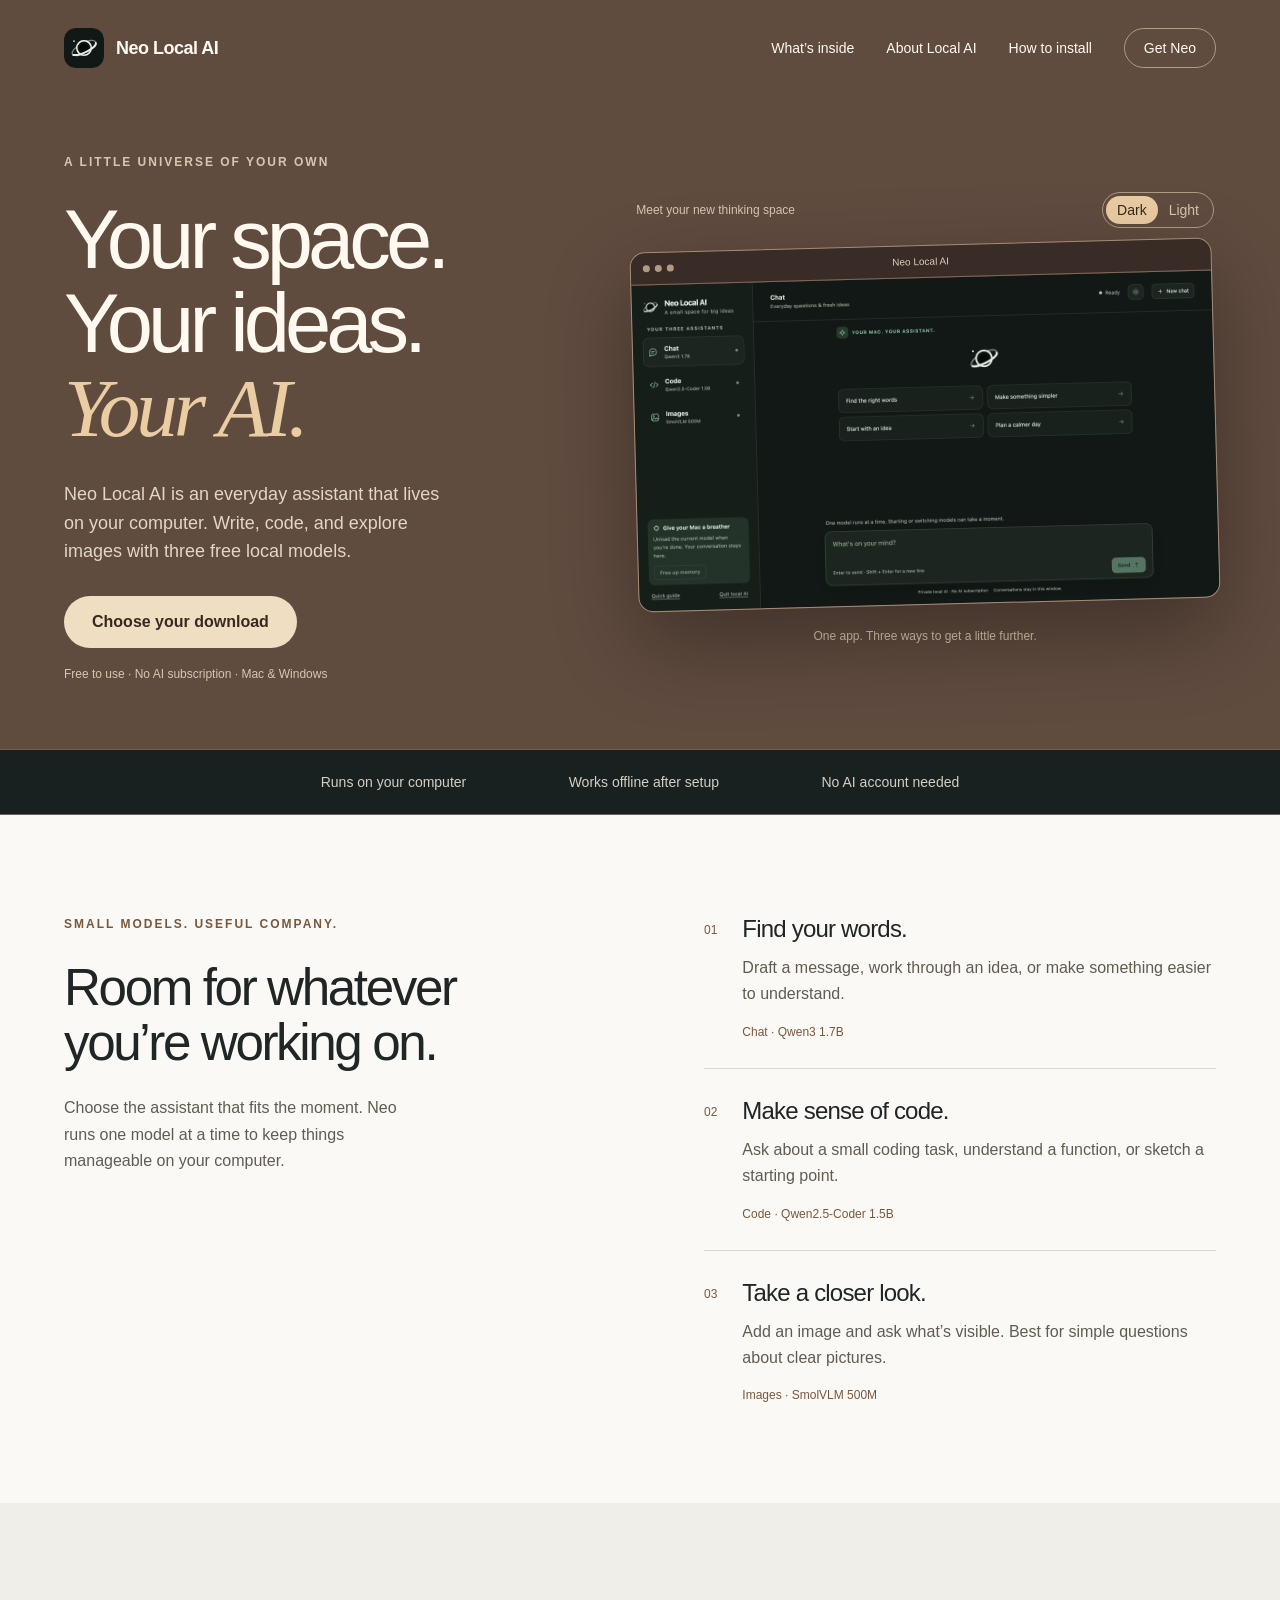
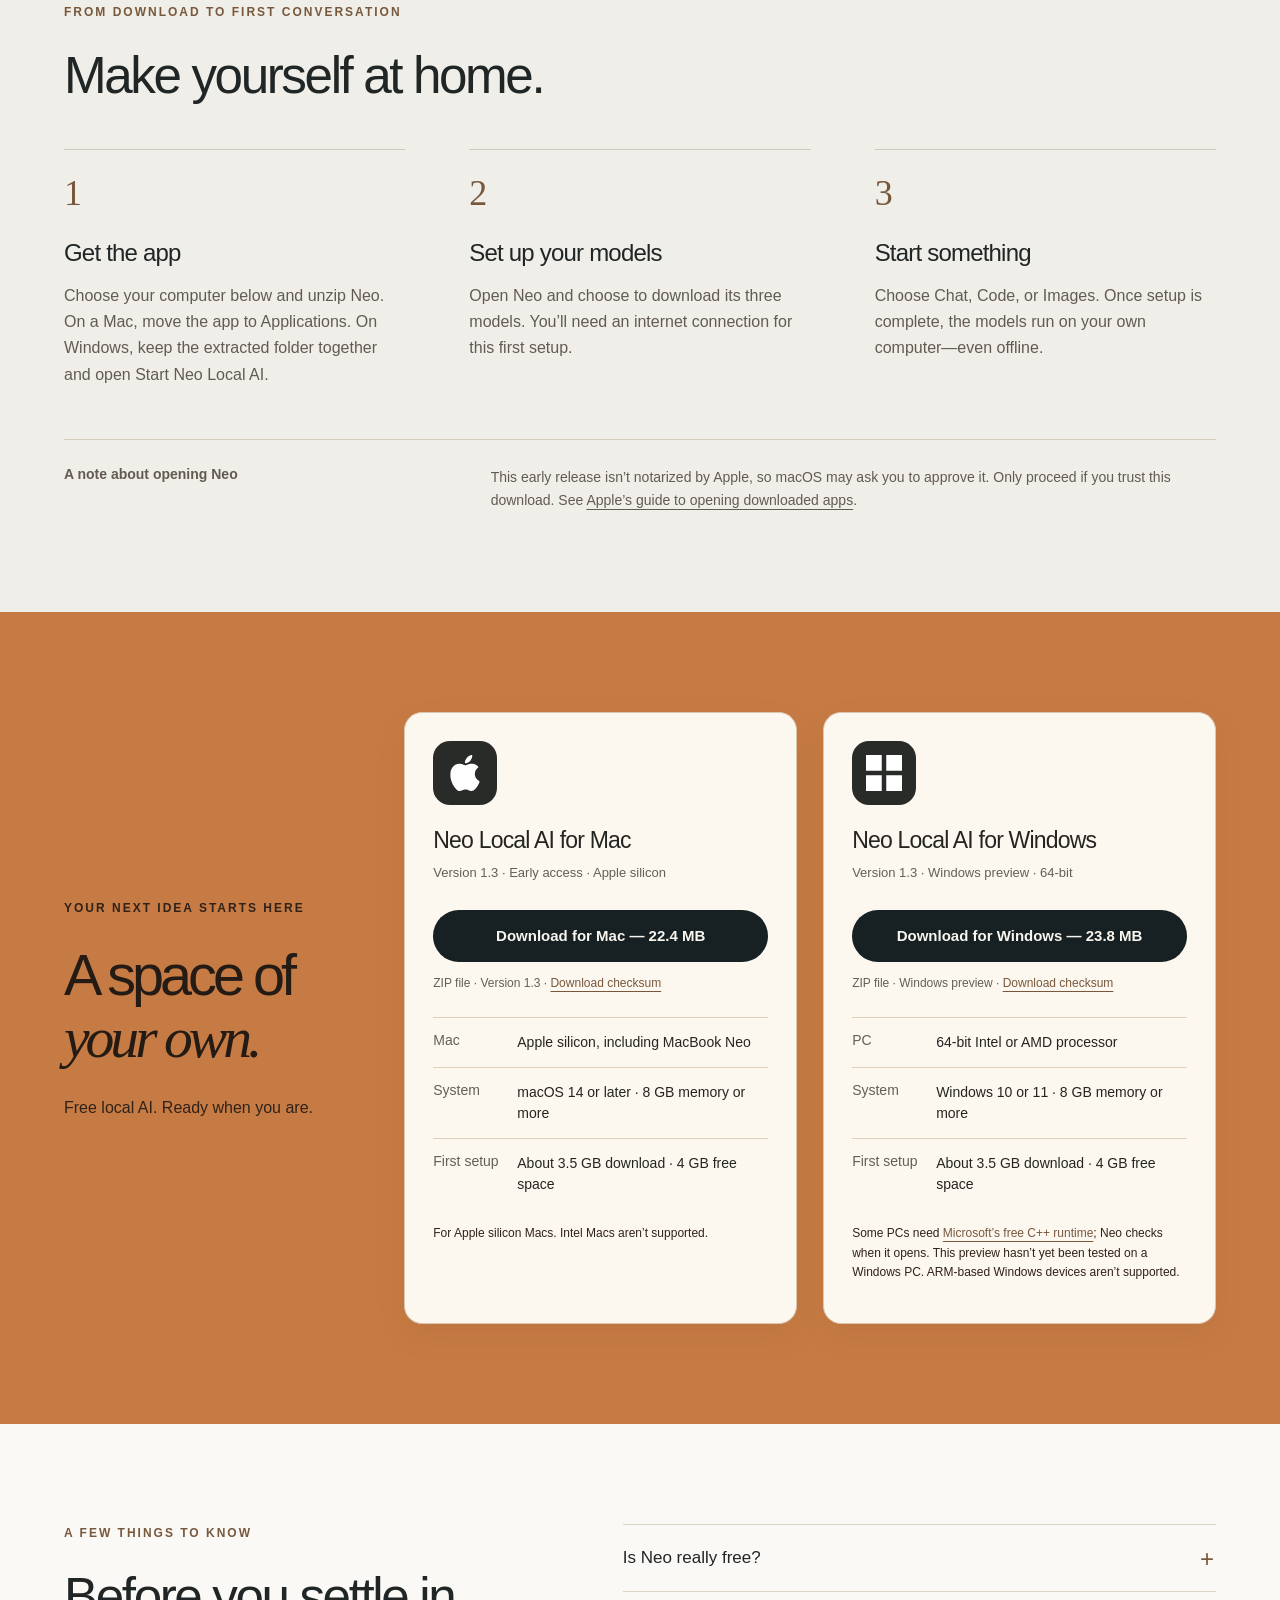
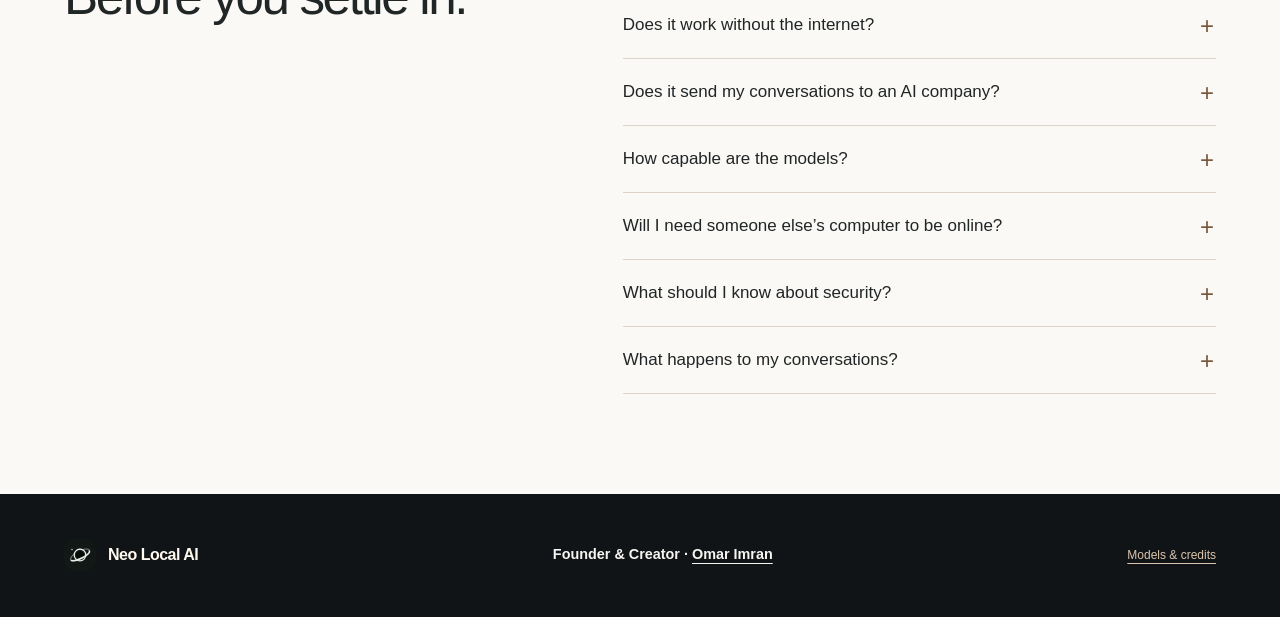
==== commit 58a74279: "Replace creative playground with About Local AI guide Remove the homepage creative cards and retire " ====
--- a/index.html
+++ b/index.html
@@ -9,7 +9,7 @@
 <title>Neo Local AI — Free Offline AI for Mac &amp; Windows</title>
 <meta name="description" content="Neo Local AI by Omar Imran. Download a free local AI assistant for chat, code and images. Works offline after setup. For Mac, with a Windows preview.">
 <link rel="icon" type="image/svg+xml" href="assets/logo.svg"><link rel="stylesheet" href="style.css?v=brown-cream-1">
-<link rel="stylesheet" href="showcase.css?v=1">
+<link rel="stylesheet" href="ai-guide.css?v=1">
 <link rel="canonical" href="https://neolocalai.isroot.in/">
 <meta name="author" content="Omar Imran">
 <meta name="application-name" content="Neo Local AI">
@@ -28,7 +28,7 @@
 <script type="application/ld+json">{"@context":"https://schema.org","@type":"WebSite","@id":"https://neolocalai.isroot.in/#website","url":"https://neolocalai.isroot.in/","name":"Neo Local AI","alternateName":"NeoLocalAI","description":"Neo Local AI by Omar Imran. Download a free local AI assistant for chat, code and images. Works offline after setup. For Mac, with a Windows preview.","publisher":{"@type":"Person","name":"Omar Imran"}}</script>
 </head>
 <body class="landing-page">
-<header class="site-header"><a class="brand" href="#" aria-label="Neo Local AI home"><img src="assets/logo.svg" width="40" height="40" alt=""><span>Neo Local AI</span></a><nav aria-label="Main navigation"><a href="#inside">What’s inside</a><a href="studio.html">Playground</a><a href="#setup">How to install</a><a class="nav-download" href="#download">Get Neo</a></nav></header>
+<header class="site-header"><a class="brand" href="#" aria-label="Neo Local AI home"><img src="assets/logo.svg" width="40" height="40" alt=""><span>Neo Local AI</span></a><nav aria-label="Main navigation"><a href="#inside">What’s inside</a><a class="nav-about-ai" href="about-ai.html">About Local AI</a><a href="#setup">How to install</a><a class="nav-download" href="#download">Get Neo</a></nav></header>
 <main>
 <section class="hero" aria-labelledby="hero-title">
 <div class="hero-copy"><p class="eyebrow">A little universe of your own</p><h1 id="hero-title">Your space.<br>Your ideas.<br><em>Your AI.</em></h1><p class="hero-description">Neo Local AI is an everyday assistant that lives on your computer. Write, code, and explore images with three free local models.</p><a class="button primary" href="#download">Choose your download</a><p class="hero-meta">Free to use · No AI subscription · Mac &amp; Windows</p></div>
@@ -36,7 +36,6 @@
 </section>
 <div class="principles"><span>Runs on your computer</span><span>Works offline after setup</span><span>No AI account needed</span></div>
 <section class="inside section" id="inside"><div class="section-intro"><p class="eyebrow">Small models. Useful company.</p><h2>Room for whatever<br>you’re working on.</h2><p>Choose the assistant that fits the moment. Neo runs one model at a time to keep things manageable on your computer.</p></div><div class="assistant-list"><article><span class="model-number">01</span><div><h3>Find your words.</h3><p>Draft a message, work through an idea, or make something easier to understand.</p><span class="model-name">Chat · Qwen3 1.7B</span></div></article><article><span class="model-number">02</span><div><h3>Make sense of code.</h3><p>Ask about a small coding task, understand a function, or sketch a starting point.</p><span class="model-name">Code · Qwen2.5-Coder 1.5B</span></div></article><article><span class="model-number">03</span><div><h3>Take a closer look.</h3><p>Add an image and ask what’s visible. Best for simple questions about clear pictures.</p><span class="model-name">Images · SmolVLM 500M</span></div></article></div></section>
-<section class="creative-showcase section" id="playground" aria-labelledby="playground-title"><div class="showcase-intro"><div><p class="eyebrow">Meet your creative side</p><h2 id="playground-title">Small tools.<br><em>Fresh possibilities.</em></h2></div><p>A picture can be a palette. A video can be a starting point. Explore free tools that work with your files inside your browser.</p></div><div class="showcase-grid"><a class="showcase-card palette-card" href="studio.html#colors"><div class="showcase-art palette-art" aria-hidden="true"><span></span><span></span><span></span><span></span><span></span></div><span class="showcase-number">01 / IMAGE</span><h3>Find your colors. <span aria-hidden="true">↗</span></h3><p>Build and save a color palette from a picture.</p></a><a class="showcase-card storyboard-card" href="studio.html#storyboard"><div class="showcase-art storyboard-art" aria-hidden="true"><span>01</span><span>02</span><span>03</span></div><span class="showcase-number">02 / VIDEO</span><h3>See the whole story. <span aria-hidden="true">↗</span></h3><p>Turn six moments into a downloadable storyboard.</p></a><a class="showcase-card model-card" href="studio.html#models"><div class="showcase-art model-art" aria-hidden="true"><div class="showcase-orbit"></div><span>NEO / LOCAL</span></div><span class="showcase-number">03 / EXPLORE</span><h3>Choose your companion. <span aria-hidden="true">↗</span></h3><p>Get to know the three local models inside Neo.</p></a></div><div class="showcase-bottom"><span>Browser tools · No AI generation · No file uploads</span><button id="motion-toggle" type="button" aria-pressed="false">Pause animations</button></div></section>
 <section class="setup section" id="setup"><div class="section-heading"><p class="eyebrow">From download to first conversation</p><h2>Make yourself at home.</h2></div><ol class="steps"><li><span>1</span><h3>Get the app</h3><p>Choose your computer below and unzip Neo. On a Mac, move the app to Applications. On Windows, keep the extracted folder together and open Start Neo Local AI.</p></li><li><span>2</span><h3>Set up your models</h3><p>Open Neo and choose to download its three models. You’ll need an internet connection for this first setup.</p></li><li><span>3</span><h3>Start something</h3><p>Choose Chat, Code, or Images. Once setup is complete, the models run on your own computer—even offline.</p></li></ol><aside class="install-note"><strong>A note about opening Neo</strong><p>This early release isn’t notarized by Apple, so macOS may ask you to approve it. Only proceed if you trust this download. See <a href="https://support.apple.com/en-us/102445" target="_blank" rel="noopener noreferrer">Apple’s guide to opening downloaded apps</a>.</p></aside></section>
 <!--
 Apple icon: Bootstrap Icons v1.13.1.
@@ -69,5 +68,5 @@
 <section class="download section" id="download"><div><p class="eyebrow">Your next idea starts here</p><h2>A space of<br><em>your own.</em></h2><p>Free local AI. Ready when you are.</p></div><div class="download-panel" id="mac-download"><span class="platform-mark apple-mark" aria-hidden="true"><svg xmlns="http://www.w3.org/2000/svg" width="36" height="36" viewBox="0 0 16 16" fill="currentColor" focusable="false"><path d="M11.182.008C11.148-.03 9.923.023 8.857 1.18c-1.066 1.156-.902 2.482-.878 2.516s1.52.087 2.475-1.258.762-2.391.728-2.43m3.314 11.733c-.048-.096-2.325-1.234-2.113-3.422s1.675-2.789 1.698-2.854-.597-.79-1.254-1.157a3.7 3.7 0 0 0-1.563-.434c-.108-.003-.483-.095-1.254.116-.508.139-1.653.589-1.968.607-.316.018-1.256-.522-2.267-.665-.647-.125-1.333.131-1.824.328-.49.196-1.422.754-2.074 2.237-.652 1.482-.311 3.83-.067 4.56s.625 1.924 1.273 2.796c.576.984 1.34 1.667 1.659 1.899s1.219.386 1.843.067c.502-.308 1.408-.485 1.766-.472.357.013 1.061.154 1.782.539.571.197 1.111.115 1.652-.105.541-.221 1.324-1.059 2.238-2.758q.52-1.185.473-1.282"/></svg></span><h3>Neo Local AI for Mac</h3><p class="release-label">Version 1.3 · Early access · Apple silicon</p><a class="button primary" id="release-download" href="downloads/Neo-Local-AI-1.3-Mac.zip" download>Download for Mac — 22.4 MB</a><p id="release-status" class="download-detail">ZIP file · Version 1.3 · <a href="downloads/Neo-Local-AI-1.3-Mac.zip.sha256">Download checksum</a></p><dl><div><dt>Mac</dt><dd>Apple silicon, including MacBook Neo</dd></div><div><dt>System</dt><dd>macOS 14 or later · 8 GB memory or more</dd></div><div><dt>First setup</dt><dd>About 3.5 GB download · 4 GB free space</dd></div></dl><p class="platform-note">For Apple silicon Macs. Intel Macs aren’t supported.</p></div><div class="download-panel windows-panel" id="windows-download"><span class="platform-mark windows-mark" aria-hidden="true"><svg xmlns="http://www.w3.org/2000/svg" width="36" height="36" viewBox="0 0 16 16" fill="currentColor" focusable="false"><rect x="0" y="0" width="7" height="7"/><rect x="9" y="0" width="7" height="7"/><rect x="0" y="9" width="7" height="7"/><rect x="9" y="9" width="7" height="7"/></svg></span><h3>Neo Local AI for Windows</h3><p class="release-label">Version 1.3 · Windows preview · 64-bit</p><a class="button primary" id="windows-release-download" href="downloads/Neo-Local-AI-1.3.0-Windows-x64-preview.zip" download>Download for Windows — 23.8 MB</a><p id="windows-release-status" class="download-detail">ZIP file · Windows preview · <a href="downloads/Windows-SHA256SUMS.txt">Download checksum</a></p><dl><div><dt>PC</dt><dd>64-bit Intel or AMD processor</dd></div><div><dt>System</dt><dd>Windows 10 or 11 · 8 GB memory or more</dd></div><div><dt>First setup</dt><dd>About 3.5 GB download · 4 GB free space</dd></div></dl><p class="platform-note">Some PCs need <a href="https://aka.ms/vc14/vc_redist.x64.exe">Microsoft’s free C++ runtime</a>; Neo checks when it opens. This preview hasn’t yet been tested on a Windows PC. ARM-based Windows devices aren’t supported.</p></div></section>
 <section class="faq section" id="questions"><div class="section-heading"><p class="eyebrow">A few things to know</p><h2>Before you settle in.</h2></div><div class="questions"><details><summary>Is Neo really free?</summary><p>Neo uses freely available models running on your own hardware. There is no paid AI API, AI subscription, or Neo account. You use your own storage, electricity and internet connection for the initial downloads.</p></details><details><summary>Does it work without the internet?</summary><p>Yes, after the models finish downloading. Chat, code help and image questions run on your computer. Neo does not browse the web or automatically know current news.</p></details><details><summary>Does it send my conversations to an AI company?</summary><p>The local assistants process your messages and images on your computer. Model files are downloaded from Hugging Face during setup. This website does not collect your chats.</p></details><details><summary>How capable are the models?</summary><p>These are small models designed to fit modest hardware. They can make mistakes, particularly with complex reasoning, detailed images or longer tasks. Check important answers and review any code before using it.</p></details><details><summary>Will I need someone else’s computer to be online?</summary><p>No. Each person installs their own copy and models. Your conversations run on your computer, independently of the person who shared Neo with you.</p></details><details><summary>What should I know about security?</summary><p>This website provides downloads; it cannot access the AI or files on your computer. Use Neo on a personal computer with trusted users and programs. Neo blocks unrelated browser websites, but it does not isolate the app from other programs or user accounts on the same computer. Keep your operating system updated.</p></details><details><summary>What happens to my conversations?</summary><p>Conversations stay in the current app window or browser tab. Quitting or refreshing clears the conversation view. Copy anything you want to keep.</p></details></div></section>
 </main><footer><a class="brand" href="#"><img src="assets/logo.svg" width="32" height="32" alt=""><span>Neo Local AI</span></a><p class="footer-credit">Founder &amp; Creator · <a href="about.html">Omar Imran</a></p><a href="credits.html">Models &amp; credits</a></footer>
-<script src="script.js"></script><script src="showcase.js?v=1"></script>
+<script src="script.js"></script>
 </body></html>
--- a/ai-guide.css
+++ b/ai-guide.css
@@ -0,0 +1,46 @@
+.site-header .nav-about-ai[aria-current="page"]{text-decoration:underline;text-underline-offset:6px}
+.ai-guide-page{background:#604b3f;color:#fff9f0}
+.guide-hero{padding-top:62px;padding-bottom:64px}
+.guide-hero h1{font-size:clamp(56px,7vw,88px);letter-spacing:-4px;line-height:1.03}
+.guide-lead{max-width:690px;font-size:20px;line-height:1.7;color:#e3d6c7;margin:0}
+.guide-jumps{margin-top:34px;gap:12px;flex-wrap:wrap}
+.guide-jumps a{border:1px solid #b09a8180;border-radius:24px;padding:11px 17px;font-size:14px}
+.guide-jumps span{padding-left:12px}
+.guide-section{background:#faf9f6;color:#292823;color-scheme:light;padding-top:76px;padding-bottom:76px;scroll-margin-top:16px}
+.guide-warm{background:#f0eee8}
+.guide-section-head{max-width:700px;margin-bottom:38px}
+.guide-section-head .eyebrow{color:#78583d}
+.guide-section-head>p:last-child{color:#625b52;font-size:17px;max-width:630px}
+.guide-section h2{font-size:clamp(36px,4vw,54px);letter-spacing:-2px}
+.guide-models{display:grid;grid-template-columns:repeat(3,minmax(0,1fr));gap:22px}
+.guide-models article{padding:28px;border:1px solid #ddd4c7;border-radius:16px;background:#fffdf9;display:flex;flex-direction:column}
+.guide-label{display:block;color:#78583d;font-size:11px;letter-spacing:1.5px;font-weight:650;margin-bottom:19px}
+.guide-models h3{font-size:23px;line-height:1.25;letter-spacing:-.7px}
+.guide-models p{color:#625b52;margin:4px 0 12px;font-size:15px}
+.guide-models dl{margin:0 0 20px;font-size:13px;flex:1}
+.guide-models dl div{display:block;padding:13px 0}
+.guide-models dt{margin-bottom:5px;color:#78583d}
+.guide-models dd{line-height:1.6}
+.guide-models a,.guide-credits{font-size:14px;font-weight:600;color:#78583d}
+.guide-footnote{color:#625b52;font-size:13px;max-width:840px;margin:24px 0 0}
+.guide-build{padding:0;margin:0;list-style:none;display:grid;gap:0}
+.guide-build li{display:grid;grid-template-columns:80px minmax(0,1fr);gap:22px;padding:27px 0;border-top:1px solid #d6ccbc}
+.guide-build li>span{font-size:13px;color:#78583d;padding-top:6px}
+.guide-build h3{font-size:23px;letter-spacing:-.6px}
+.guide-build p{max-width:800px;margin:0;color:#625b52}
+.guide-features{display:grid;grid-template-columns:repeat(3,minmax(0,1fr));gap:30px}
+.guide-features article{border-top:1px solid #d6ccbc;padding-top:24px}
+.guide-features h3{font-size:21px;letter-spacing:-.5px}
+.guide-features p{color:#625b52;font-size:15px;margin:0}
+.guide-version{padding:26px 30px;background:#eee7df;border:1px solid #ded0bd;border-radius:14px;margin:40px 0 32px}
+.guide-version .guide-label{margin-bottom:12px}
+.guide-version h3{font-size:24px}
+.guide-version p{font-size:15px;color:#625b52;max-width:850px;margin:0}
+.guide-note{border-top:1px solid #d6ccbc;margin:42px 0 22px;padding-top:26px}
+.guide-note strong{font-weight:600}
+.guide-note p{max-width:900px;font-size:14px;color:#625b52;margin:9px 0 0}
+.guide-section a:focus-visible{outline-color:#78583d}
+.ai-guide-page>footer{background:var(--onyx);max-width:none;padding-inline:max(5vw,calc((100vw - 1278px)/2))}
+@media(max-width:1000px){.guide-models{gap:14px}.guide-models article{padding:21px}.guide-models h3{font-size:21px}.guide-features{grid-template-columns:repeat(2,minmax(0,1fr))}}
+@media(max-width:700px){.guide-models{grid-template-columns:1fr}.guide-section{padding-top:55px;padding-bottom:55px}.guide-features{grid-template-columns:1fr;gap:24px}.guide-build li{grid-template-columns:28px minmax(0,1fr);gap:15px}.guide-version{padding:23px}.guide-hero{padding-top:38px}.guide-hero h1{letter-spacing:-3px}.guide-lead{font-size:17px}.guide-jumps{gap:10px}.guide-jumps a{font-size:13px;padding:10px 13px;display:block}.ai-guide-page>footer{padding-inline:6vw}}
+@media(max-width:650px){.landing-page>.site-header,.ai-guide-page>.site-header{flex-wrap:wrap;gap:18px}.landing-page>.site-header>nav,.ai-guide-page>.site-header>nav{width:100%;justify-content:space-between;gap:12px}.site-header nav .nav-about-ai{display:block;font-size:14px}.guide-jumps{display:flex;justify-content:flex-start;gap:9px}.guide-jumps a:not(.nav-download){display:block}}
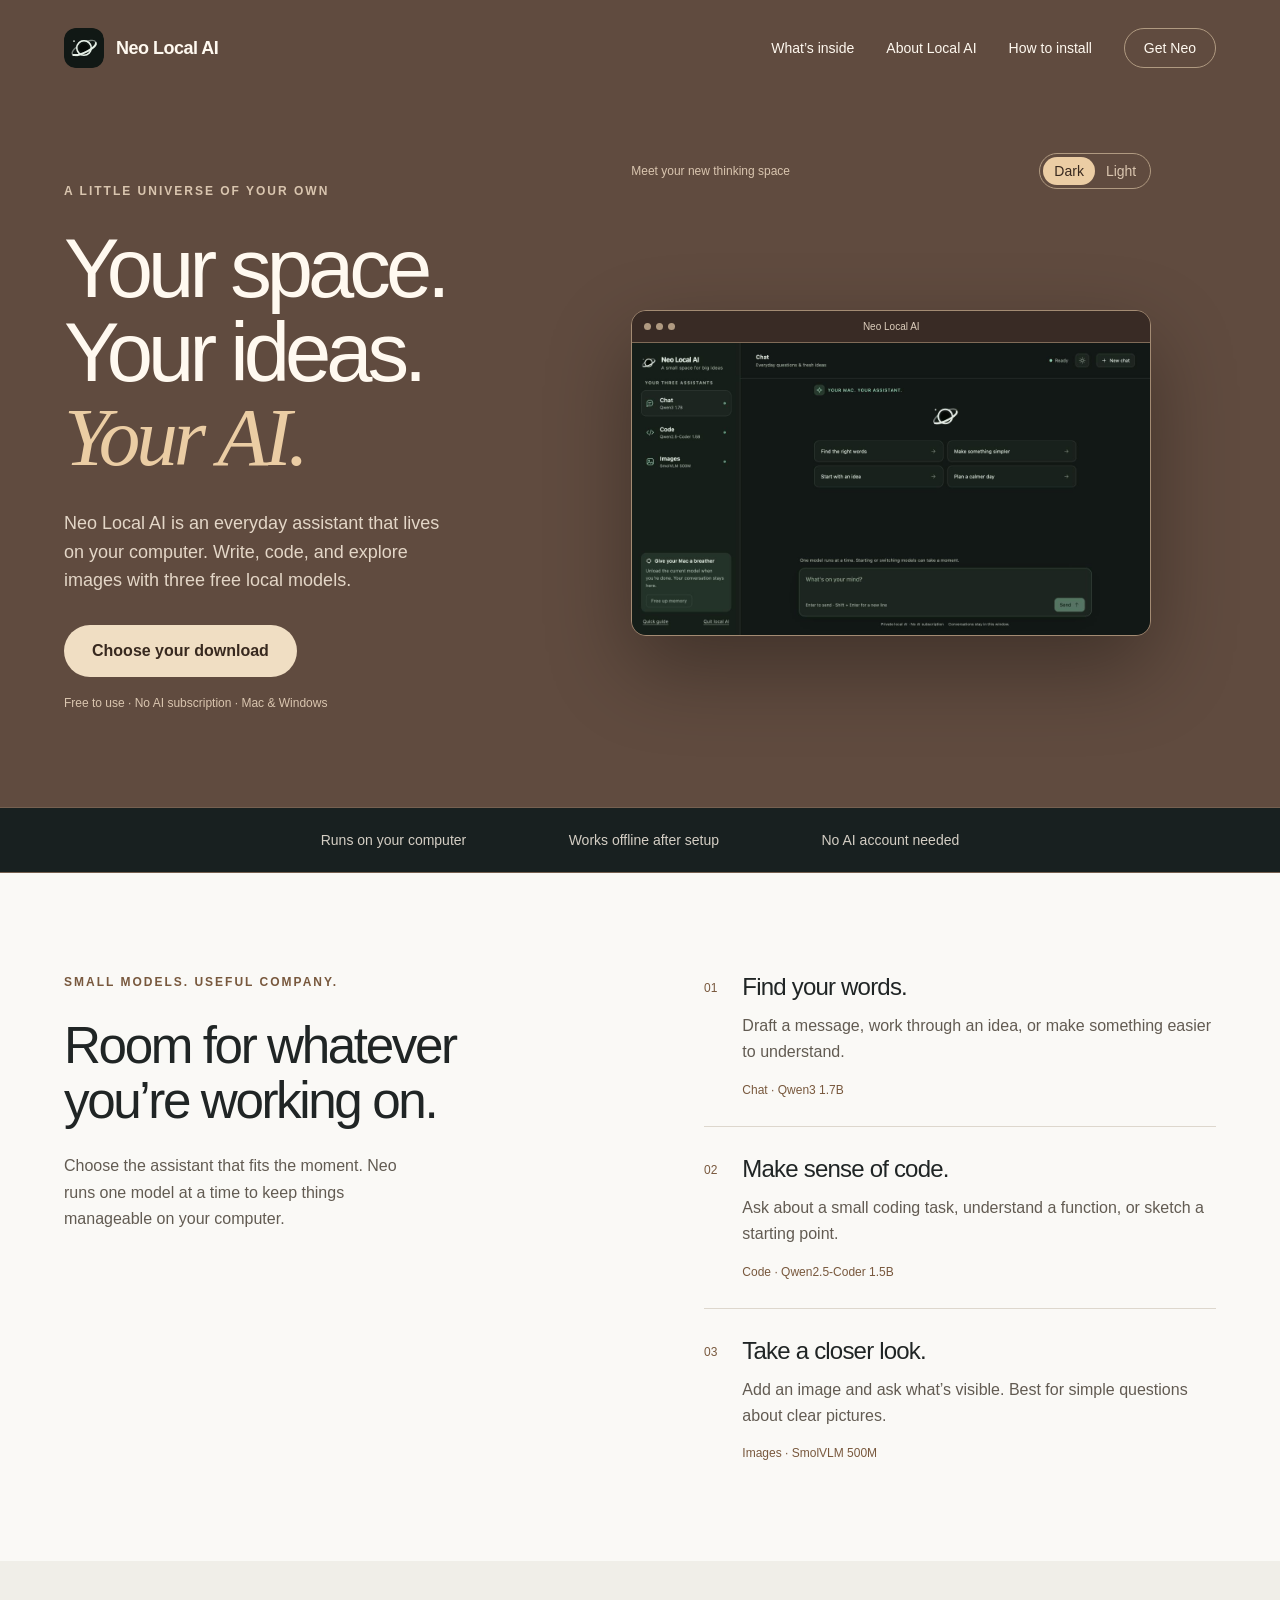
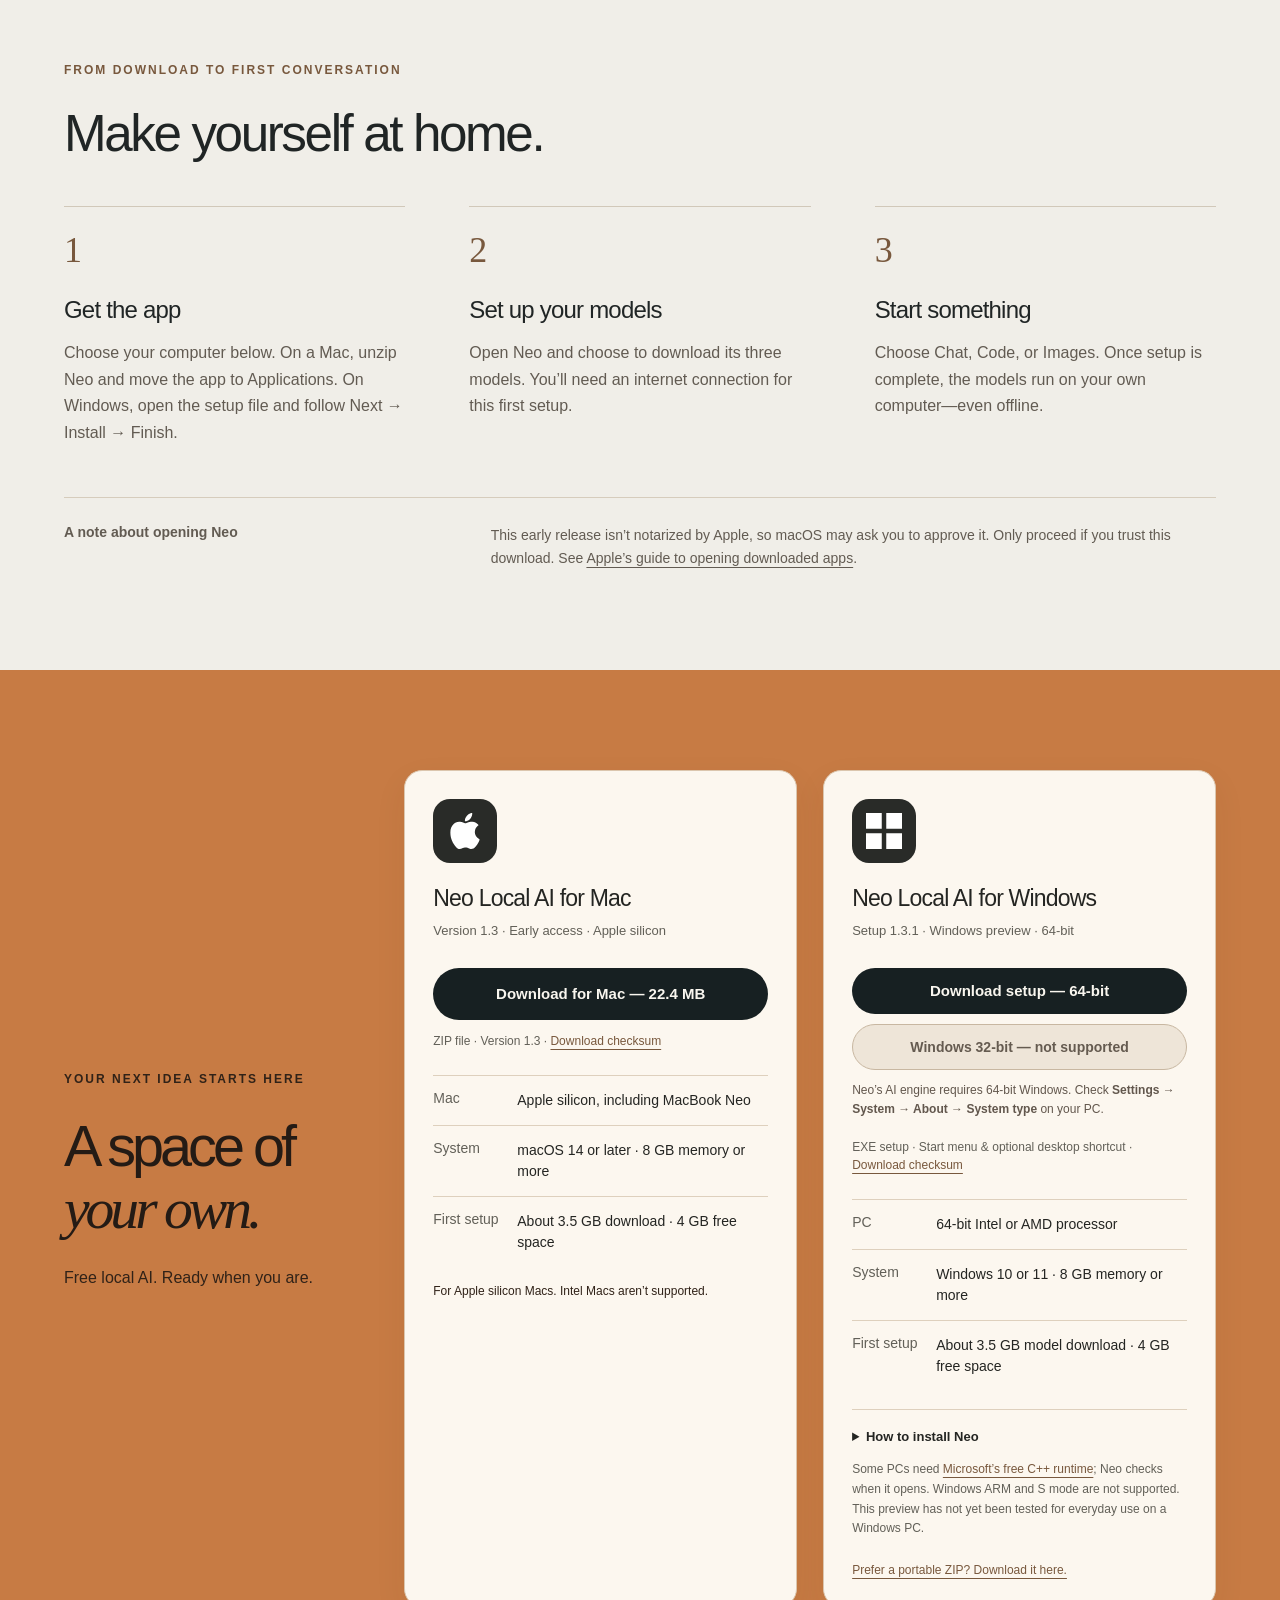
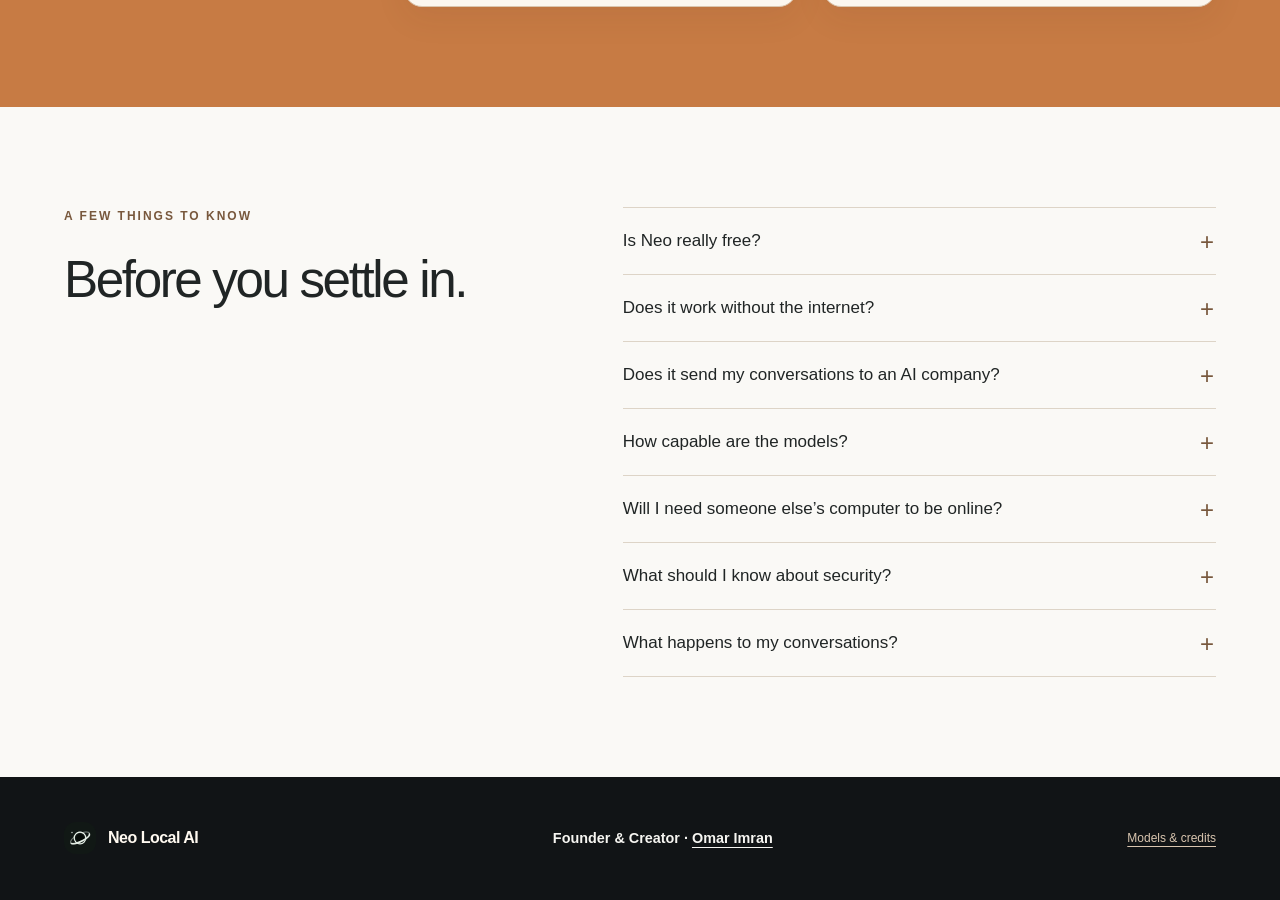
==== commit 5c486f45: "Add automatic Neo previews and guided Windows setup download" ====
--- a/index.html
+++ b/index.html
@@ -10,6 +10,7 @@
 <meta name="description" content="Neo Local AI by Omar Imran. Download a free local AI assistant for chat, code and images. Works offline after setup. For Mac, with a Windows preview.">
 <link rel="icon" type="image/svg+xml" href="assets/logo.svg"><link rel="stylesheet" href="style.css?v=brown-cream-1">
 <link rel="stylesheet" href="ai-guide.css?v=1">
+<link rel="stylesheet" href="device-install.css?v=2">
 <link rel="canonical" href="https://neolocalai.isroot.in/">
 <meta name="author" content="Omar Imran">
 <meta name="application-name" content="Neo Local AI">
@@ -32,11 +33,11 @@
 <main>
 <section class="hero" aria-labelledby="hero-title">
 <div class="hero-copy"><p class="eyebrow">A little universe of your own</p><h1 id="hero-title">Your space.<br>Your ideas.<br><em>Your AI.</em></h1><p class="hero-description">Neo Local AI is an everyday assistant that lives on your computer. Write, code, and explore images with three free local models.</p><a class="button primary" href="#download">Choose your download</a><p class="hero-meta">Free to use · No AI subscription · Mac &amp; Windows</p></div>
-<div class="app-stage"><div class="preview-top"><span>Meet your new thinking space</span><div class="preview-switch" role="group" aria-label="App appearance preview"><button class="selected" data-theme="dark" aria-pressed="true">Dark</button><button data-theme="light" aria-pressed="false">Light</button></div></div><div class="app-window"><div class="window-top" aria-hidden="true"><span></span><span></span><span></span><b>Neo Local AI</b></div><img id="app-preview" src="assets/app-dark.png" width="694" height="681" alt="Neo Local AI in dark mode, with Chat, Code and Images assistants" fetchpriority="high"></div><p class="preview-caption">One app. Three ways to get a little further.</p></div>
+<div class="neo-preview" aria-label="Neo Local AI previews"><div class="preview-top"><span>Meet your new thinking space</span><div class="preview-switch" role="group" aria-label="App appearance preview"><button class="selected" type="button" data-theme="dark" aria-pressed="true">Dark</button><button type="button" data-theme="light" aria-pressed="false">Light</button></div></div><div class="device-preview-views"><div class="preview-panel is-active" id="preview-interface"><div class="app-window"><div class="window-top" aria-hidden="true"><span></span><span></span><span></span><b>Neo Local AI</b></div><img id="app-preview" src="assets/app-dark.png" width="694" height="681" alt="Neo Local AI interface in dark mode, with Chat, Code and Images assistants" fetchpriority="high"></div></div><div class="preview-panel device-stage" id="preview-devices" hidden aria-hidden="true"><img class="device-visual" src="assets/neo-devices.png" width="1536" height="1024" alt="Concept illustration of a laptop and phone displaying Neo Local AI. The phone is a browser preview, not a released mobile app." loading="eager" decoding="async"></div></div></div>
 </section>
 <div class="principles"><span>Runs on your computer</span><span>Works offline after setup</span><span>No AI account needed</span></div>
 <section class="inside section" id="inside"><div class="section-intro"><p class="eyebrow">Small models. Useful company.</p><h2>Room for whatever<br>you’re working on.</h2><p>Choose the assistant that fits the moment. Neo runs one model at a time to keep things manageable on your computer.</p></div><div class="assistant-list"><article><span class="model-number">01</span><div><h3>Find your words.</h3><p>Draft a message, work through an idea, or make something easier to understand.</p><span class="model-name">Chat · Qwen3 1.7B</span></div></article><article><span class="model-number">02</span><div><h3>Make sense of code.</h3><p>Ask about a small coding task, understand a function, or sketch a starting point.</p><span class="model-name">Code · Qwen2.5-Coder 1.5B</span></div></article><article><span class="model-number">03</span><div><h3>Take a closer look.</h3><p>Add an image and ask what’s visible. Best for simple questions about clear pictures.</p><span class="model-name">Images · SmolVLM 500M</span></div></article></div></section>
-<section class="setup section" id="setup"><div class="section-heading"><p class="eyebrow">From download to first conversation</p><h2>Make yourself at home.</h2></div><ol class="steps"><li><span>1</span><h3>Get the app</h3><p>Choose your computer below and unzip Neo. On a Mac, move the app to Applications. On Windows, keep the extracted folder together and open Start Neo Local AI.</p></li><li><span>2</span><h3>Set up your models</h3><p>Open Neo and choose to download its three models. You’ll need an internet connection for this first setup.</p></li><li><span>3</span><h3>Start something</h3><p>Choose Chat, Code, or Images. Once setup is complete, the models run on your own computer—even offline.</p></li></ol><aside class="install-note"><strong>A note about opening Neo</strong><p>This early release isn’t notarized by Apple, so macOS may ask you to approve it. Only proceed if you trust this download. See <a href="https://support.apple.com/en-us/102445" target="_blank" rel="noopener noreferrer">Apple’s guide to opening downloaded apps</a>.</p></aside></section>
+<section class="setup section" id="setup"><div class="section-heading"><p class="eyebrow">From download to first conversation</p><h2>Make yourself at home.</h2></div><ol class="steps"><li><span>1</span><h3>Get the app</h3><p>Choose your computer below. On a Mac, unzip Neo and move the app to Applications. On Windows, open the setup file and follow Next → Install → Finish.</p></li><li><span>2</span><h3>Set up your models</h3><p>Open Neo and choose to download its three models. You’ll need an internet connection for this first setup.</p></li><li><span>3</span><h3>Start something</h3><p>Choose Chat, Code, or Images. Once setup is complete, the models run on your own computer—even offline.</p></li></ol><aside class="install-note"><strong>A note about opening Neo</strong><p>This early release isn’t notarized by Apple, so macOS may ask you to approve it. Only proceed if you trust this download. See <a href="https://support.apple.com/en-us/102445" target="_blank" rel="noopener noreferrer">Apple’s guide to opening downloaded apps</a>.</p></aside></section>
 <!--
 Apple icon: Bootstrap Icons v1.13.1.
 Windows 11 symbol: four equal, front-facing squares drawn as SVG rectangles.
@@ -65,8 +66,9 @@
 OUT OF OR IN CONNECTION WITH THE SOFTWARE OR THE USE OR OTHER DEALINGS IN
 THE SOFTWARE.
 -->
-<section class="download section" id="download"><div><p class="eyebrow">Your next idea starts here</p><h2>A space of<br><em>your own.</em></h2><p>Free local AI. Ready when you are.</p></div><div class="download-panel" id="mac-download"><span class="platform-mark apple-mark" aria-hidden="true"><svg xmlns="http://www.w3.org/2000/svg" width="36" height="36" viewBox="0 0 16 16" fill="currentColor" focusable="false"><path d="M11.182.008C11.148-.03 9.923.023 8.857 1.18c-1.066 1.156-.902 2.482-.878 2.516s1.52.087 2.475-1.258.762-2.391.728-2.43m3.314 11.733c-.048-.096-2.325-1.234-2.113-3.422s1.675-2.789 1.698-2.854-.597-.79-1.254-1.157a3.7 3.7 0 0 0-1.563-.434c-.108-.003-.483-.095-1.254.116-.508.139-1.653.589-1.968.607-.316.018-1.256-.522-2.267-.665-.647-.125-1.333.131-1.824.328-.49.196-1.422.754-2.074 2.237-.652 1.482-.311 3.83-.067 4.56s.625 1.924 1.273 2.796c.576.984 1.34 1.667 1.659 1.899s1.219.386 1.843.067c.502-.308 1.408-.485 1.766-.472.357.013 1.061.154 1.782.539.571.197 1.111.115 1.652-.105.541-.221 1.324-1.059 2.238-2.758q.52-1.185.473-1.282"/></svg></span><h3>Neo Local AI for Mac</h3><p class="release-label">Version 1.3 · Early access · Apple silicon</p><a class="button primary" id="release-download" href="downloads/Neo-Local-AI-1.3-Mac.zip" download>Download for Mac — 22.4 MB</a><p id="release-status" class="download-detail">ZIP file · Version 1.3 · <a href="downloads/Neo-Local-AI-1.3-Mac.zip.sha256">Download checksum</a></p><dl><div><dt>Mac</dt><dd>Apple silicon, including MacBook Neo</dd></div><div><dt>System</dt><dd>macOS 14 or later · 8 GB memory or more</dd></div><div><dt>First setup</dt><dd>About 3.5 GB download · 4 GB free space</dd></div></dl><p class="platform-note">For Apple silicon Macs. Intel Macs aren’t supported.</p></div><div class="download-panel windows-panel" id="windows-download"><span class="platform-mark windows-mark" aria-hidden="true"><svg xmlns="http://www.w3.org/2000/svg" width="36" height="36" viewBox="0 0 16 16" fill="currentColor" focusable="false"><rect x="0" y="0" width="7" height="7"/><rect x="9" y="0" width="7" height="7"/><rect x="0" y="9" width="7" height="7"/><rect x="9" y="9" width="7" height="7"/></svg></span><h3>Neo Local AI for Windows</h3><p class="release-label">Version 1.3 · Windows preview · 64-bit</p><a class="button primary" id="windows-release-download" href="downloads/Neo-Local-AI-1.3.0-Windows-x64-preview.zip" download>Download for Windows — 23.8 MB</a><p id="windows-release-status" class="download-detail">ZIP file · Windows preview · <a href="downloads/Windows-SHA256SUMS.txt">Download checksum</a></p><dl><div><dt>PC</dt><dd>64-bit Intel or AMD processor</dd></div><div><dt>System</dt><dd>Windows 10 or 11 · 8 GB memory or more</dd></div><div><dt>First setup</dt><dd>About 3.5 GB download · 4 GB free space</dd></div></dl><p class="platform-note">Some PCs need <a href="https://aka.ms/vc14/vc_redist.x64.exe">Microsoft’s free C++ runtime</a>; Neo checks when it opens. This preview hasn’t yet been tested on a Windows PC. ARM-based Windows devices aren’t supported.</p></div></section>
+<section class="download section" id="download"><div><p class="eyebrow">Your next idea starts here</p><h2>A space of<br><em>your own.</em></h2><p>Free local AI. Ready when you are.</p></div><div class="download-panel" id="mac-download"><span class="platform-mark apple-mark" aria-hidden="true"><svg xmlns="http://www.w3.org/2000/svg" width="36" height="36" viewBox="0 0 16 16" fill="currentColor" focusable="false"><path d="M11.182.008C11.148-.03 9.923.023 8.857 1.18c-1.066 1.156-.902 2.482-.878 2.516s1.52.087 2.475-1.258.762-2.391.728-2.43m3.314 11.733c-.048-.096-2.325-1.234-2.113-3.422s1.675-2.789 1.698-2.854-.597-.79-1.254-1.157a3.7 3.7 0 0 0-1.563-.434c-.108-.003-.483-.095-1.254.116-.508.139-1.653.589-1.968.607-.316.018-1.256-.522-2.267-.665-.647-.125-1.333.131-1.824.328-.49.196-1.422.754-2.074 2.237-.652 1.482-.311 3.83-.067 4.56s.625 1.924 1.273 2.796c.576.984 1.34 1.667 1.659 1.899s1.219.386 1.843.067c.502-.308 1.408-.485 1.766-.472.357.013 1.061.154 1.782.539.571.197 1.111.115 1.652-.105.541-.221 1.324-1.059 2.238-2.758q.52-1.185.473-1.282"/></svg></span><h3>Neo Local AI for Mac</h3><p class="release-label">Version 1.3 · Early access · Apple silicon</p><a class="button primary" id="release-download" href="downloads/Neo-Local-AI-1.3-Mac.zip" download>Download for Mac — 22.4 MB</a><p id="release-status" class="download-detail">ZIP file · Version 1.3 · <a href="downloads/Neo-Local-AI-1.3-Mac.zip.sha256">Download checksum</a></p><dl><div><dt>Mac</dt><dd>Apple silicon, including MacBook Neo</dd></div><div><dt>System</dt><dd>macOS 14 or later · 8 GB memory or more</dd></div><div><dt>First setup</dt><dd>About 3.5 GB download · 4 GB free space</dd></div></dl><p class="platform-note">For Apple silicon Macs. Intel Macs aren’t supported.</p></div><div class="download-panel windows-panel" id="windows-download"><span class="platform-mark windows-mark" aria-hidden="true"><svg xmlns="http://www.w3.org/2000/svg" width="36" height="36" viewBox="0 0 16 16" fill="currentColor" focusable="false"><rect x="0" y="0" width="7" height="7"/><rect x="9" y="0" width="7" height="7"/><rect x="0" y="9" width="7" height="7"/><rect x="9" y="9" width="7" height="7"/></svg></span><h3>Neo Local AI for Windows</h3><p class="release-label">Setup 1.3.1 · Windows preview · 64-bit</p><div class="windows-options"><a class="button primary" id="windows-release-download" href="downloads/Neo-Local-AI-1.3.1-Windows-x64-Setup.exe" download>Download setup — 64-bit</a><button class="not-supported" type="button" disabled aria-describedby="windows-architecture-note">Windows 32-bit — not supported</button></div><p class="architecture-help" id="windows-architecture-note">Neo’s AI engine requires 64-bit Windows. Check <strong>Settings → System → About → System type</strong> on your PC.</p><p id="windows-release-status" class="download-detail">EXE setup · Start menu &amp; optional desktop shortcut · <a href="downloads/Neo-Local-AI-1.3.1-Windows-x64-Setup.exe.sha256">Download checksum</a></p><dl><div><dt>PC</dt><dd>64-bit Intel or AMD processor</dd></div><div><dt>System</dt><dd>Windows 10 or 11 · 8 GB memory or more</dd></div><div><dt>First setup</dt><dd>About 3.5 GB model download · 4 GB free space</dd></div></dl><details class="setup-help"><summary>How to install Neo</summary><ol><li>Download and open the setup file.</li><li>Choose Next, then Install.</li><li>Finish and open Neo from your desktop or Start menu.</li><li>Download the three models when Neo asks. After setup, they work offline.</li></ol><p>This is an unsigned preview. Windows may show an unknown-publisher warning. Only proceed if you trust this official download.</p></details><p class="platform-note">Some PCs need <a href="https://aka.ms/vc14/vc_redist.x64.exe">Microsoft’s free C++ runtime</a>; Neo checks when it opens. Windows ARM and S mode are not supported. This preview has not yet been tested for everyday use on a Windows PC.</p><a class="windows-portable" href="downloads/Neo-Local-AI-1.3.0-Windows-x64-preview.zip" download>Prefer a portable ZIP? Download it here.</a></div></section>
 <section class="faq section" id="questions"><div class="section-heading"><p class="eyebrow">A few things to know</p><h2>Before you settle in.</h2></div><div class="questions"><details><summary>Is Neo really free?</summary><p>Neo uses freely available models running on your own hardware. There is no paid AI API, AI subscription, or Neo account. You use your own storage, electricity and internet connection for the initial downloads.</p></details><details><summary>Does it work without the internet?</summary><p>Yes, after the models finish downloading. Chat, code help and image questions run on your computer. Neo does not browse the web or automatically know current news.</p></details><details><summary>Does it send my conversations to an AI company?</summary><p>The local assistants process your messages and images on your computer. Model files are downloaded from Hugging Face during setup. This website does not collect your chats.</p></details><details><summary>How capable are the models?</summary><p>These are small models designed to fit modest hardware. They can make mistakes, particularly with complex reasoning, detailed images or longer tasks. Check important answers and review any code before using it.</p></details><details><summary>Will I need someone else’s computer to be online?</summary><p>No. Each person installs their own copy and models. Your conversations run on your computer, independently of the person who shared Neo with you.</p></details><details><summary>What should I know about security?</summary><p>This website provides downloads; it cannot access the AI or files on your computer. Use Neo on a personal computer with trusted users and programs. Neo blocks unrelated browser websites, but it does not isolate the app from other programs or user accounts on the same computer. Keep your operating system updated.</p></details><details><summary>What happens to my conversations?</summary><p>Conversations stay in the current app window or browser tab. Quitting or refreshing clears the conversation view. Copy anything you want to keep.</p></details></div></section>
 </main><footer><a class="brand" href="#"><img src="assets/logo.svg" width="32" height="32" alt=""><span>Neo Local AI</span></a><p class="footer-credit">Founder &amp; Creator · <a href="about.html">Omar Imran</a></p><a href="credits.html">Models &amp; credits</a></footer>
-<script src="script.js"></script>
+
+<script src="device-preview.js?v=2"></script>
 </body></html>
--- a/device-install.css
+++ b/device-install.css
@@ -0,0 +1,27 @@
+/* A device illustration alongside the established coffee introduction. */
+.hero{grid-template-columns:.82fr 1.18fr;gap:4vw}
+.device-stage{min-width:0;margin:0;align-self:center}
+.neo-preview{min-width:0}
+.device-preview-views{display:grid;min-height:540px;align-items:center}
+.preview-panel{grid-area:1/1;min-width:0;opacity:0;visibility:hidden;pointer-events:none;transition:opacity .65s ease,visibility .65s}
+.preview-panel.is-active{opacity:1;visibility:visible;pointer-events:auto}
+.preview-panel[hidden]{display:none!important}
+.neo-preview .app-window{transform:none;max-width:520px;margin:auto}
+.neo-preview .preview-top{max-width:520px;margin:0 auto 14px}
+.device-visual{display:block;width:100%;height:auto;filter:drop-shadow(0 24px 28px #1e171b35)}
+.windows-options{display:flex;flex-direction:column;gap:10px;margin-top:18px}
+.windows-options .button{min-height:46px;padding:12px 16px}
+.windows-options .not-supported{width:100%;min-height:46px;border:1px solid #c8b7a1;border-radius:26px;background:#eee5d8;color:#655b50;padding:12px 16px;font:inherit;font-size:14px;font-weight:550;cursor:not-allowed}
+.architecture-help{color:#62574d;font-size:12px;margin:11px 0 18px}
+.architecture-help strong{font-weight:600}
+.setup-help{padding-top:17px;border-top:1px solid #ded0bd;margin-top:18px}
+.setup-help summary{cursor:pointer;font-size:13px;font-weight:600;line-height:1.6}
+.setup-help p{font-size:12px;color:#62574d;line-height:1.65}
+.setup-help ol{padding-left:20px;font-size:13px;color:#62574d;line-height:1.8}
+.windows-portable{display:inline-block;margin-top:12px;font-size:12px;color:#78583d}
+@media(min-width:1450px){.hero{gap:45px}}
+@media(max-width:1000px){.hero{grid-template-columns:.88fr 1.12fr;gap:2vw}}
+@media(max-width:1000px){.device-preview-views{min-height:390px}}
+@media(max-width:650px){.hero{grid-template-columns:1fr;gap:34px}.device-stage{margin:0 -3vw}.device-preview-views{min-height:375px}.windows-options{gap:10px}}
+
+@media(prefers-reduced-motion:reduce){.preview-panel{transition:none}}
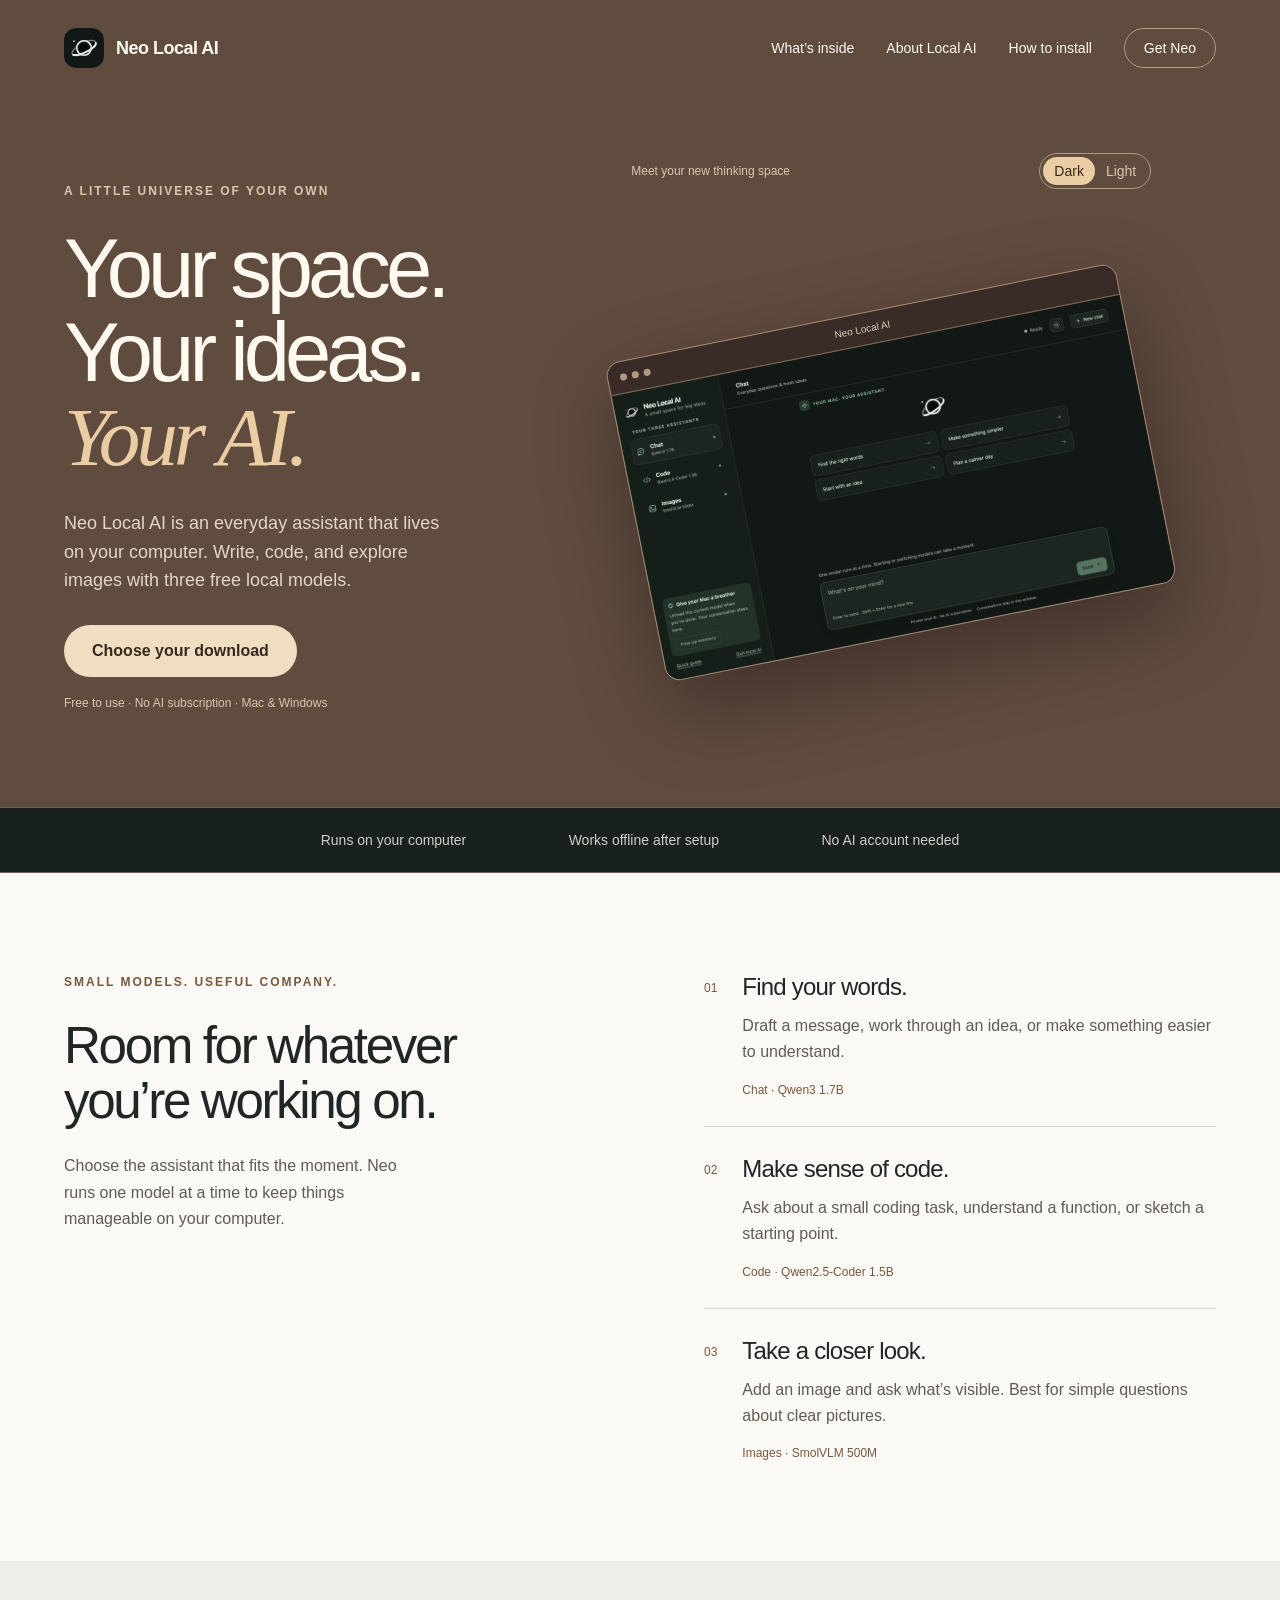
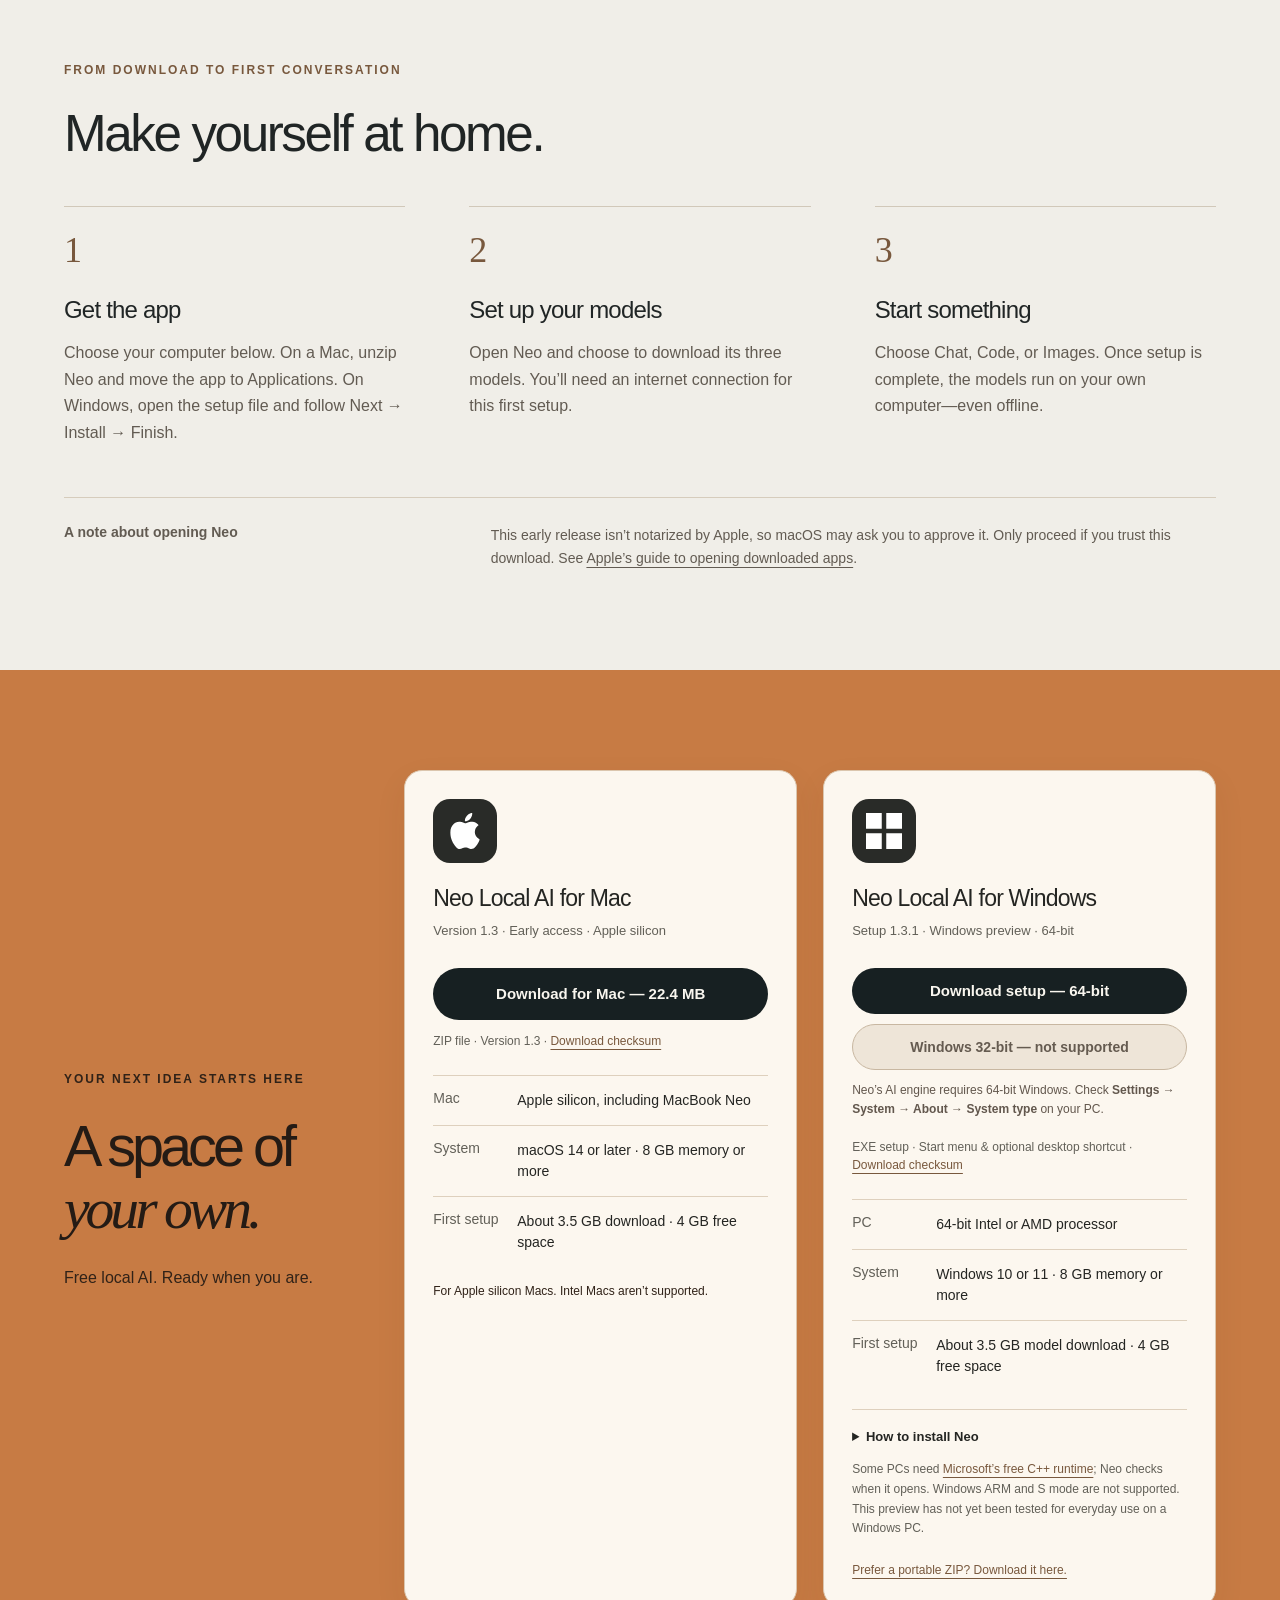
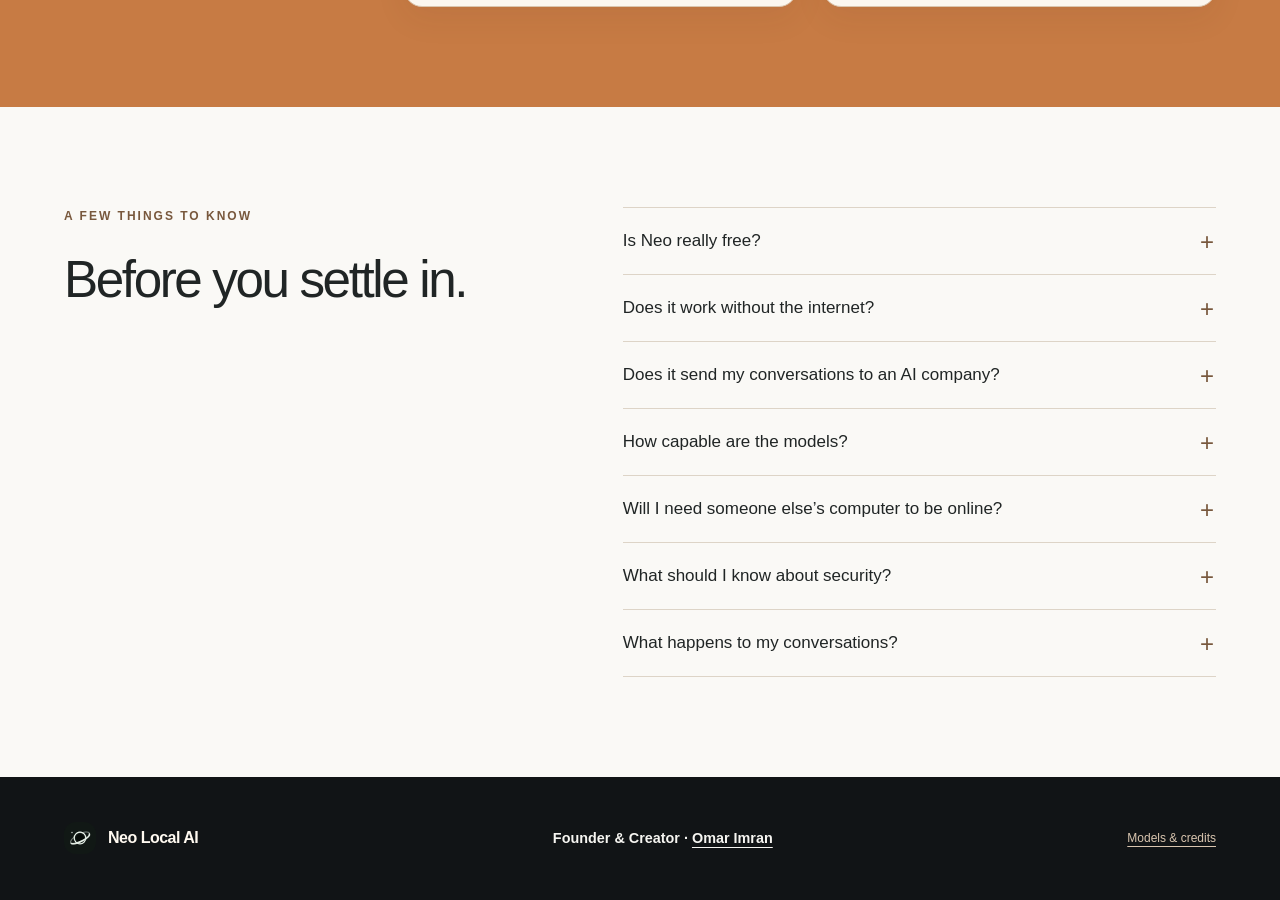
==== commit 4f9b9fd4: "Tilt app preview and switch images every 2 seconds" ====
--- a/index.html
+++ b/index.html
@@ -10,7 +10,7 @@
 <meta name="description" content="Neo Local AI by Omar Imran. Download a free local AI assistant for chat, code and images. Works offline after setup. For Mac, with a Windows preview.">
 <link rel="icon" type="image/svg+xml" href="assets/logo.svg"><link rel="stylesheet" href="style.css?v=brown-cream-1">
 <link rel="stylesheet" href="ai-guide.css?v=1">
-<link rel="stylesheet" href="device-install.css?v=2">
+<link rel="stylesheet" href="device-install.css?v=3">
 <link rel="canonical" href="https://neolocalai.isroot.in/">
 <meta name="author" content="Omar Imran">
 <meta name="application-name" content="Neo Local AI">
@@ -70,5 +70,5 @@
 <section class="faq section" id="questions"><div class="section-heading"><p class="eyebrow">A few things to know</p><h2>Before you settle in.</h2></div><div class="questions"><details><summary>Is Neo really free?</summary><p>Neo uses freely available models running on your own hardware. There is no paid AI API, AI subscription, or Neo account. You use your own storage, electricity and internet connection for the initial downloads.</p></details><details><summary>Does it work without the internet?</summary><p>Yes, after the models finish downloading. Chat, code help and image questions run on your computer. Neo does not browse the web or automatically know current news.</p></details><details><summary>Does it send my conversations to an AI company?</summary><p>The local assistants process your messages and images on your computer. Model files are downloaded from Hugging Face during setup. This website does not collect your chats.</p></details><details><summary>How capable are the models?</summary><p>These are small models designed to fit modest hardware. They can make mistakes, particularly with complex reasoning, detailed images or longer tasks. Check important answers and review any code before using it.</p></details><details><summary>Will I need someone else’s computer to be online?</summary><p>No. Each person installs their own copy and models. Your conversations run on your computer, independently of the person who shared Neo with you.</p></details><details><summary>What should I know about security?</summary><p>This website provides downloads; it cannot access the AI or files on your computer. Use Neo on a personal computer with trusted users and programs. Neo blocks unrelated browser websites, but it does not isolate the app from other programs or user accounts on the same computer. Keep your operating system updated.</p></details><details><summary>What happens to my conversations?</summary><p>Conversations stay in the current app window or browser tab. Quitting or refreshing clears the conversation view. Copy anything you want to keep.</p></details></div></section>
 </main><footer><a class="brand" href="#"><img src="assets/logo.svg" width="32" height="32" alt=""><span>Neo Local AI</span></a><p class="footer-credit">Founder &amp; Creator · <a href="about.html">Omar Imran</a></p><a href="credits.html">Models &amp; credits</a></footer>
 
-<script src="device-preview.js?v=2"></script>
+<script src="device-preview.js?v=3"></script>
 </body></html>
--- a/device-install.css
+++ b/device-install.css
@@ -3,10 +3,10 @@
 .device-stage{min-width:0;margin:0;align-self:center}
 .neo-preview{min-width:0}
 .device-preview-views{display:grid;min-height:540px;align-items:center}
-.preview-panel{grid-area:1/1;min-width:0;opacity:0;visibility:hidden;pointer-events:none;transition:opacity .65s ease,visibility .65s}
+.preview-panel{grid-area:1/1;min-width:0;opacity:0;visibility:hidden;pointer-events:none;transition:opacity .4s ease,visibility .4s}
 .preview-panel.is-active{opacity:1;visibility:visible;pointer-events:auto}
 .preview-panel[hidden]{display:none!important}
-.neo-preview .app-window{transform:none;max-width:520px;margin:auto}
+.neo-preview .app-window{transform:rotate(-11.3deg);transform-origin:center;max-width:min(520px,90%);margin:auto}
 .neo-preview .preview-top{max-width:520px;margin:0 auto 14px}
 .device-visual{display:block;width:100%;height:auto;filter:drop-shadow(0 24px 28px #1e171b35)}
 .windows-options{display:flex;flex-direction:column;gap:10px;margin-top:18px}
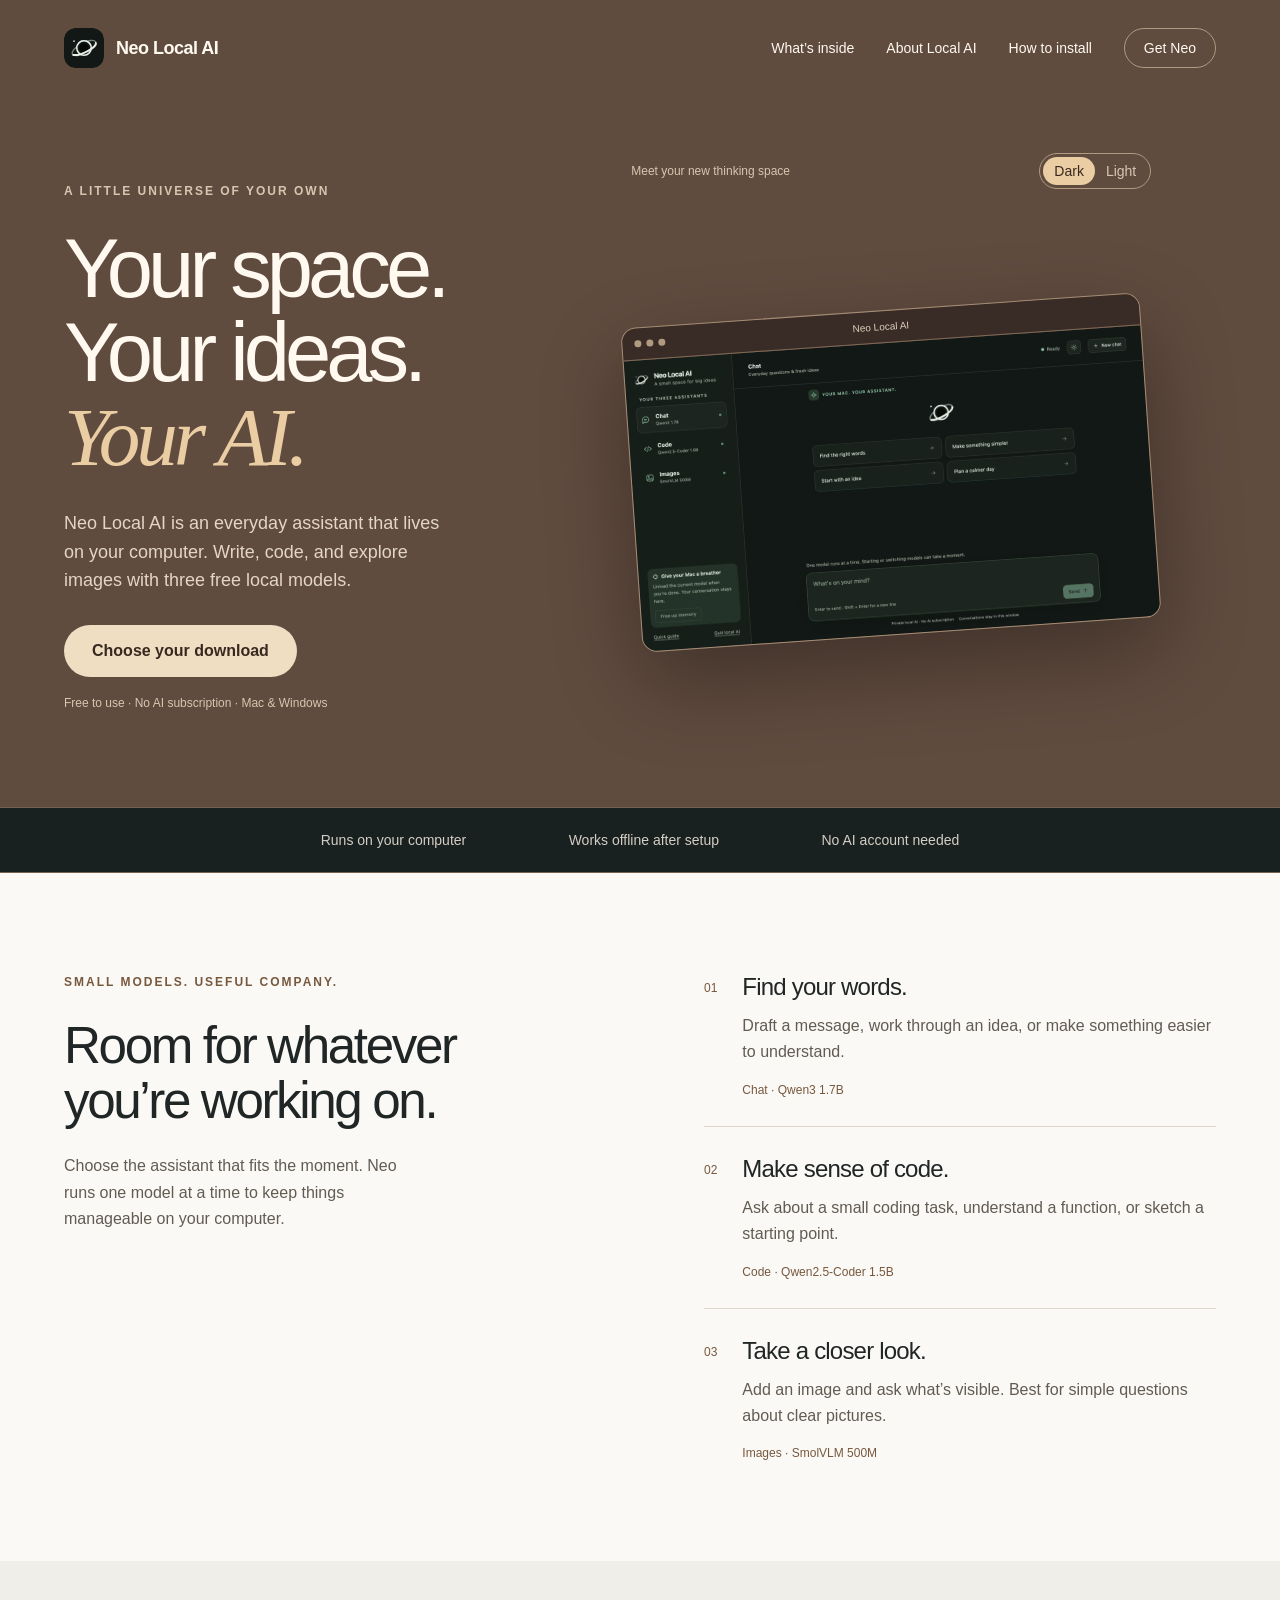
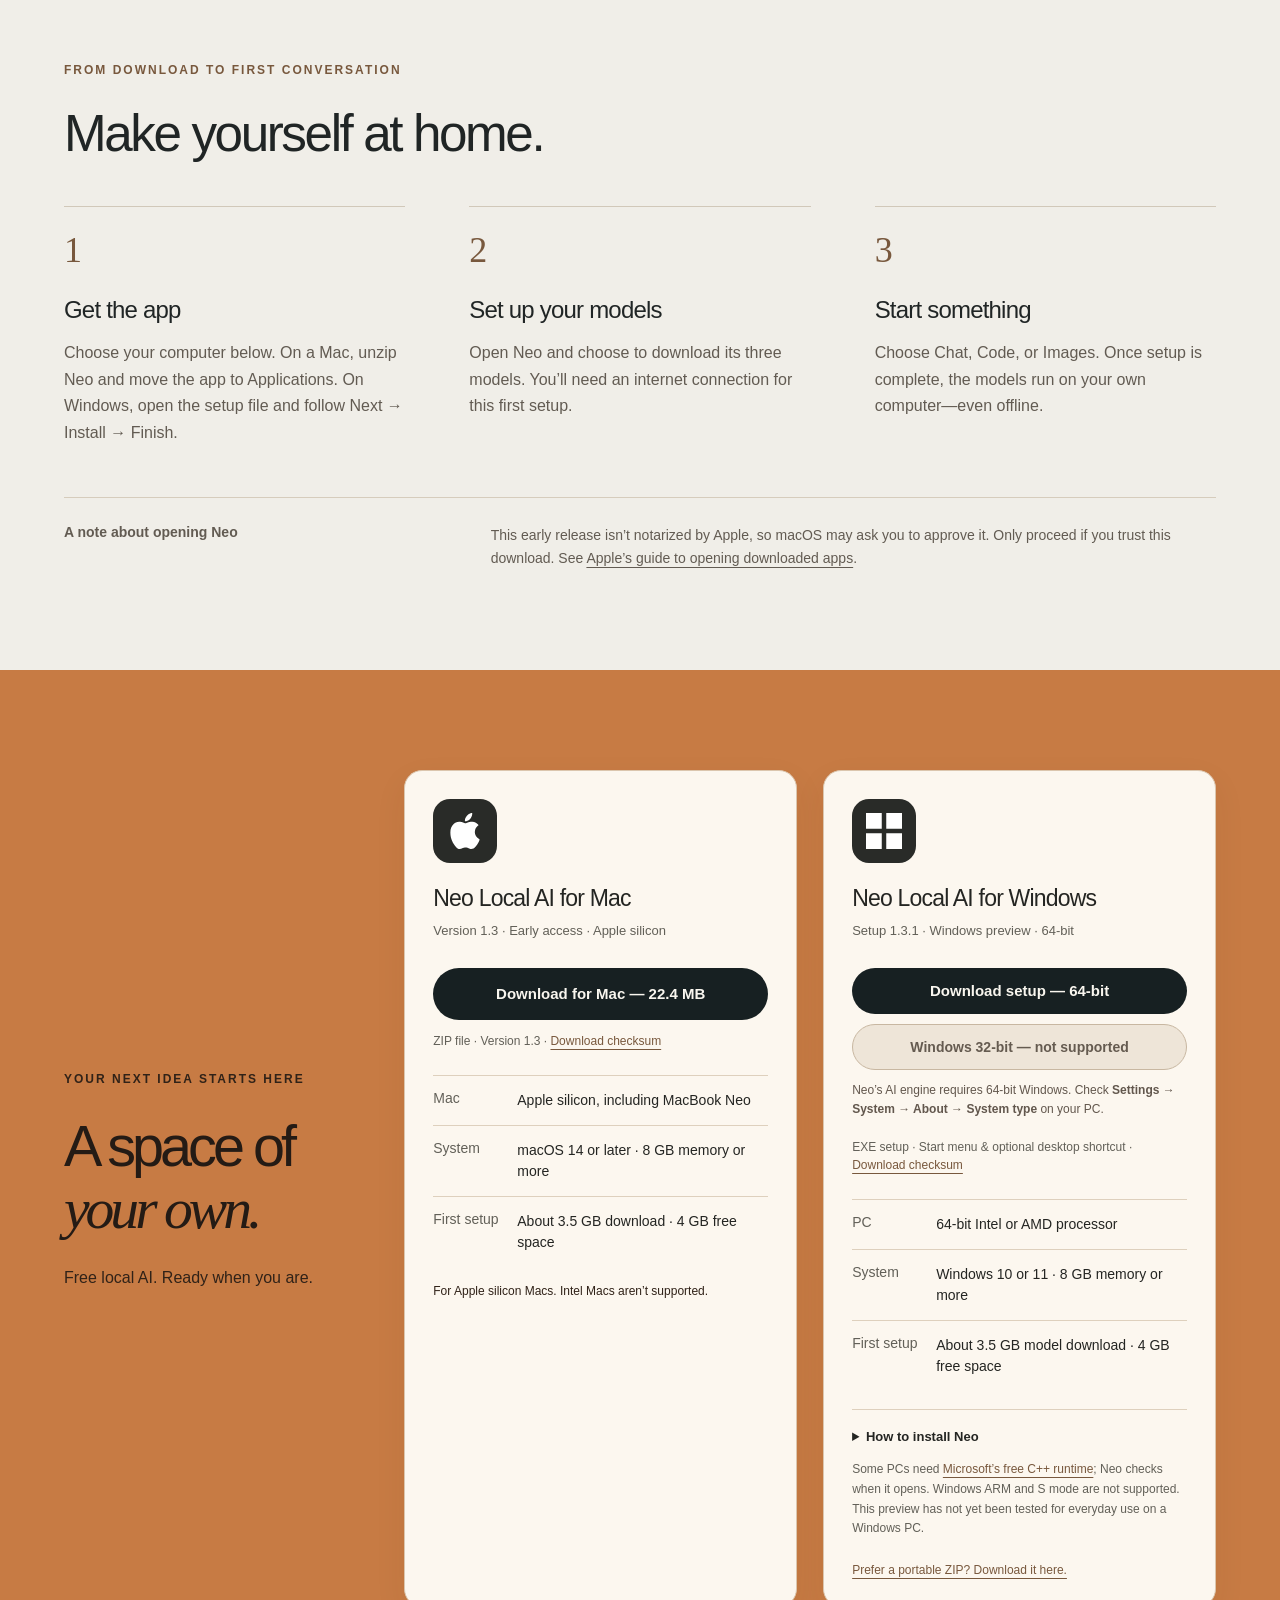
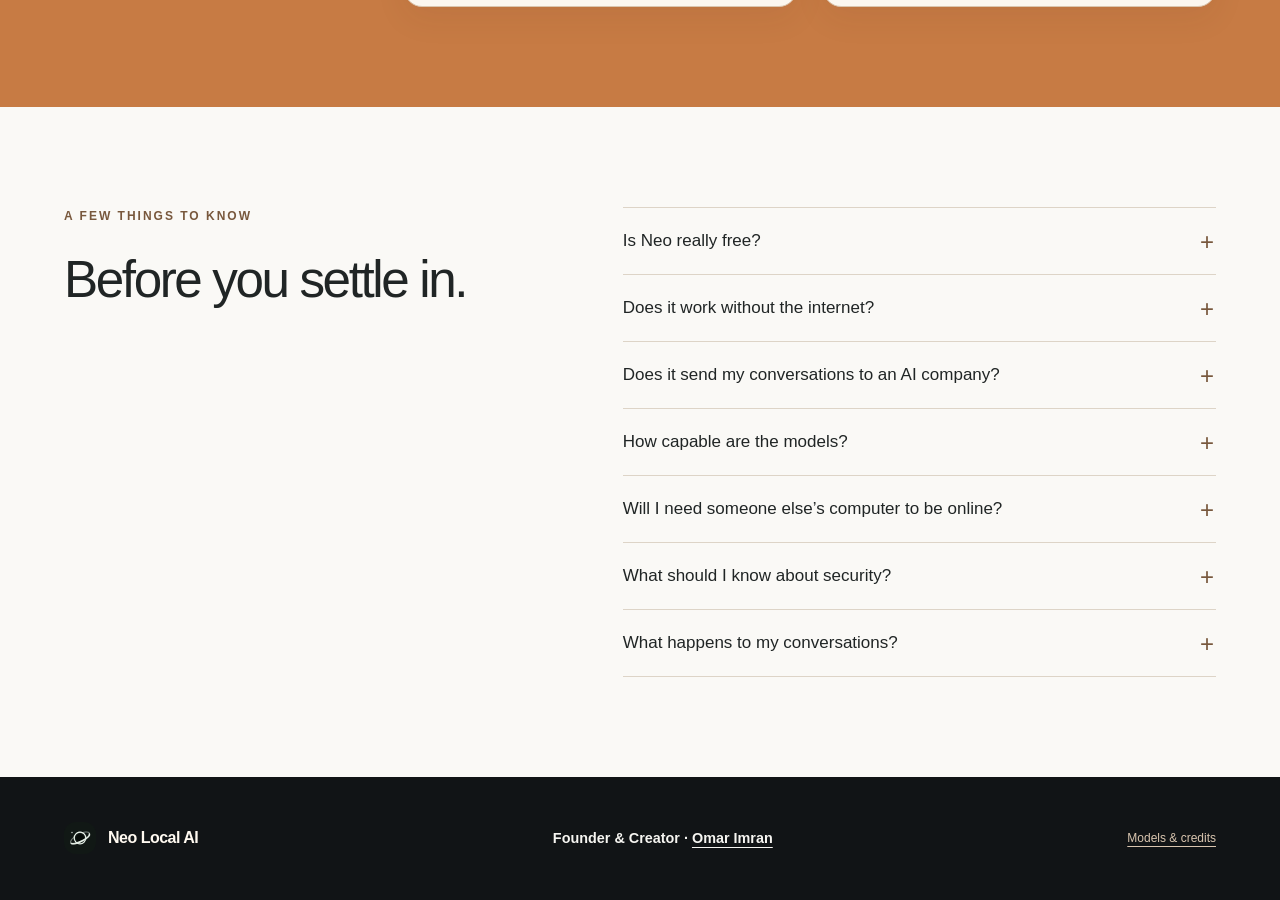
==== commit d35906c8: "Soften app preview tilt to a subtle 4 degrees" ====
--- a/index.html
+++ b/index.html
@@ -10,7 +10,7 @@
 <meta name="description" content="Neo Local AI by Omar Imran. Download a free local AI assistant for chat, code and images. Works offline after setup. For Mac, with a Windows preview.">
 <link rel="icon" type="image/svg+xml" href="assets/logo.svg"><link rel="stylesheet" href="style.css?v=brown-cream-1">
 <link rel="stylesheet" href="ai-guide.css?v=1">
-<link rel="stylesheet" href="device-install.css?v=3">
+<link rel="stylesheet" href="device-install.css?v=4">
 <link rel="canonical" href="https://neolocalai.isroot.in/">
 <meta name="author" content="Omar Imran">
 <meta name="application-name" content="Neo Local AI">
--- a/device-install.css
+++ b/device-install.css
@@ -6,7 +6,7 @@
 .preview-panel{grid-area:1/1;min-width:0;opacity:0;visibility:hidden;pointer-events:none;transition:opacity .4s ease,visibility .4s}
 .preview-panel.is-active{opacity:1;visibility:visible;pointer-events:auto}
 .preview-panel[hidden]{display:none!important}
-.neo-preview .app-window{transform:rotate(-11.3deg);transform-origin:center;max-width:min(520px,90%);margin:auto}
+.neo-preview .app-window{transform:rotate(-4deg);transform-origin:center;max-width:min(520px,90%);margin:auto}
 .neo-preview .preview-top{max-width:520px;margin:0 auto 14px}
 .device-visual{display:block;width:100%;height:auto;filter:drop-shadow(0 24px 28px #1e171b35)}
 .windows-options{display:flex;flex-direction:column;gap:10px;margin-top:18px}
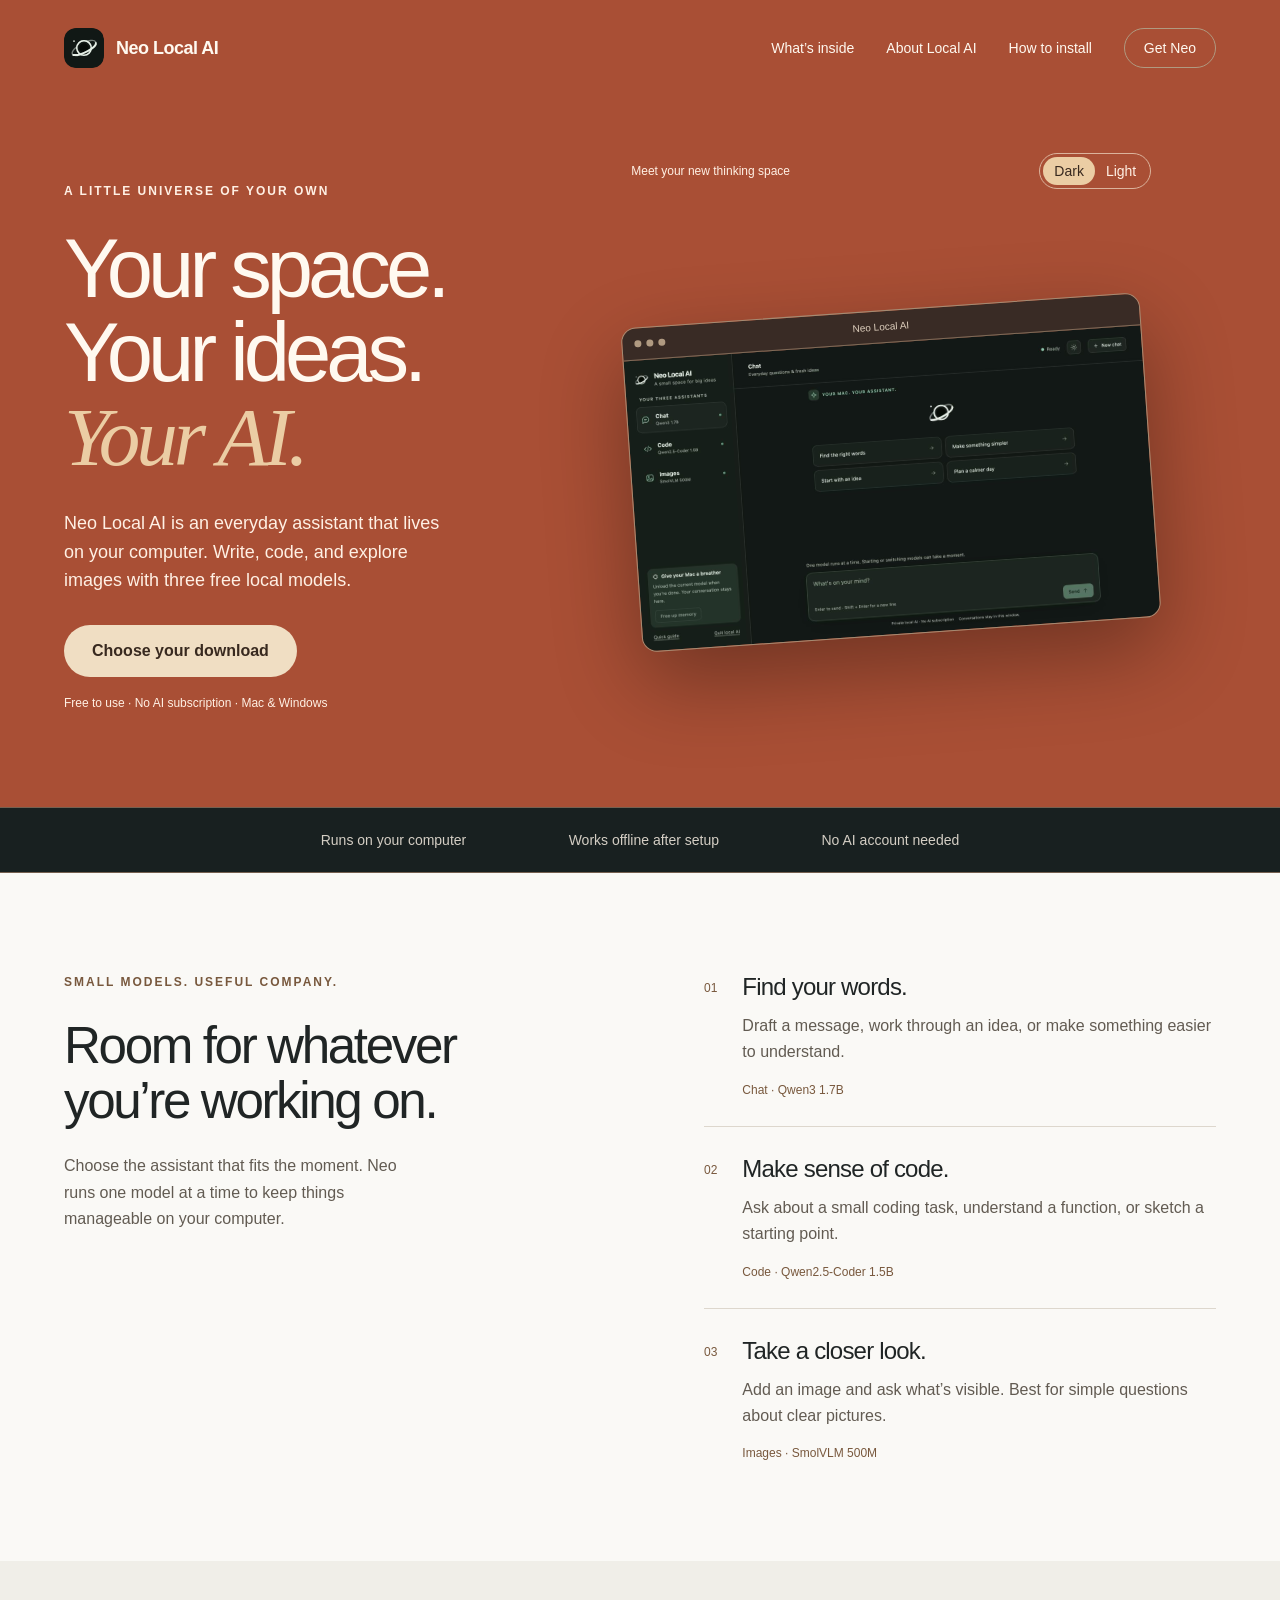
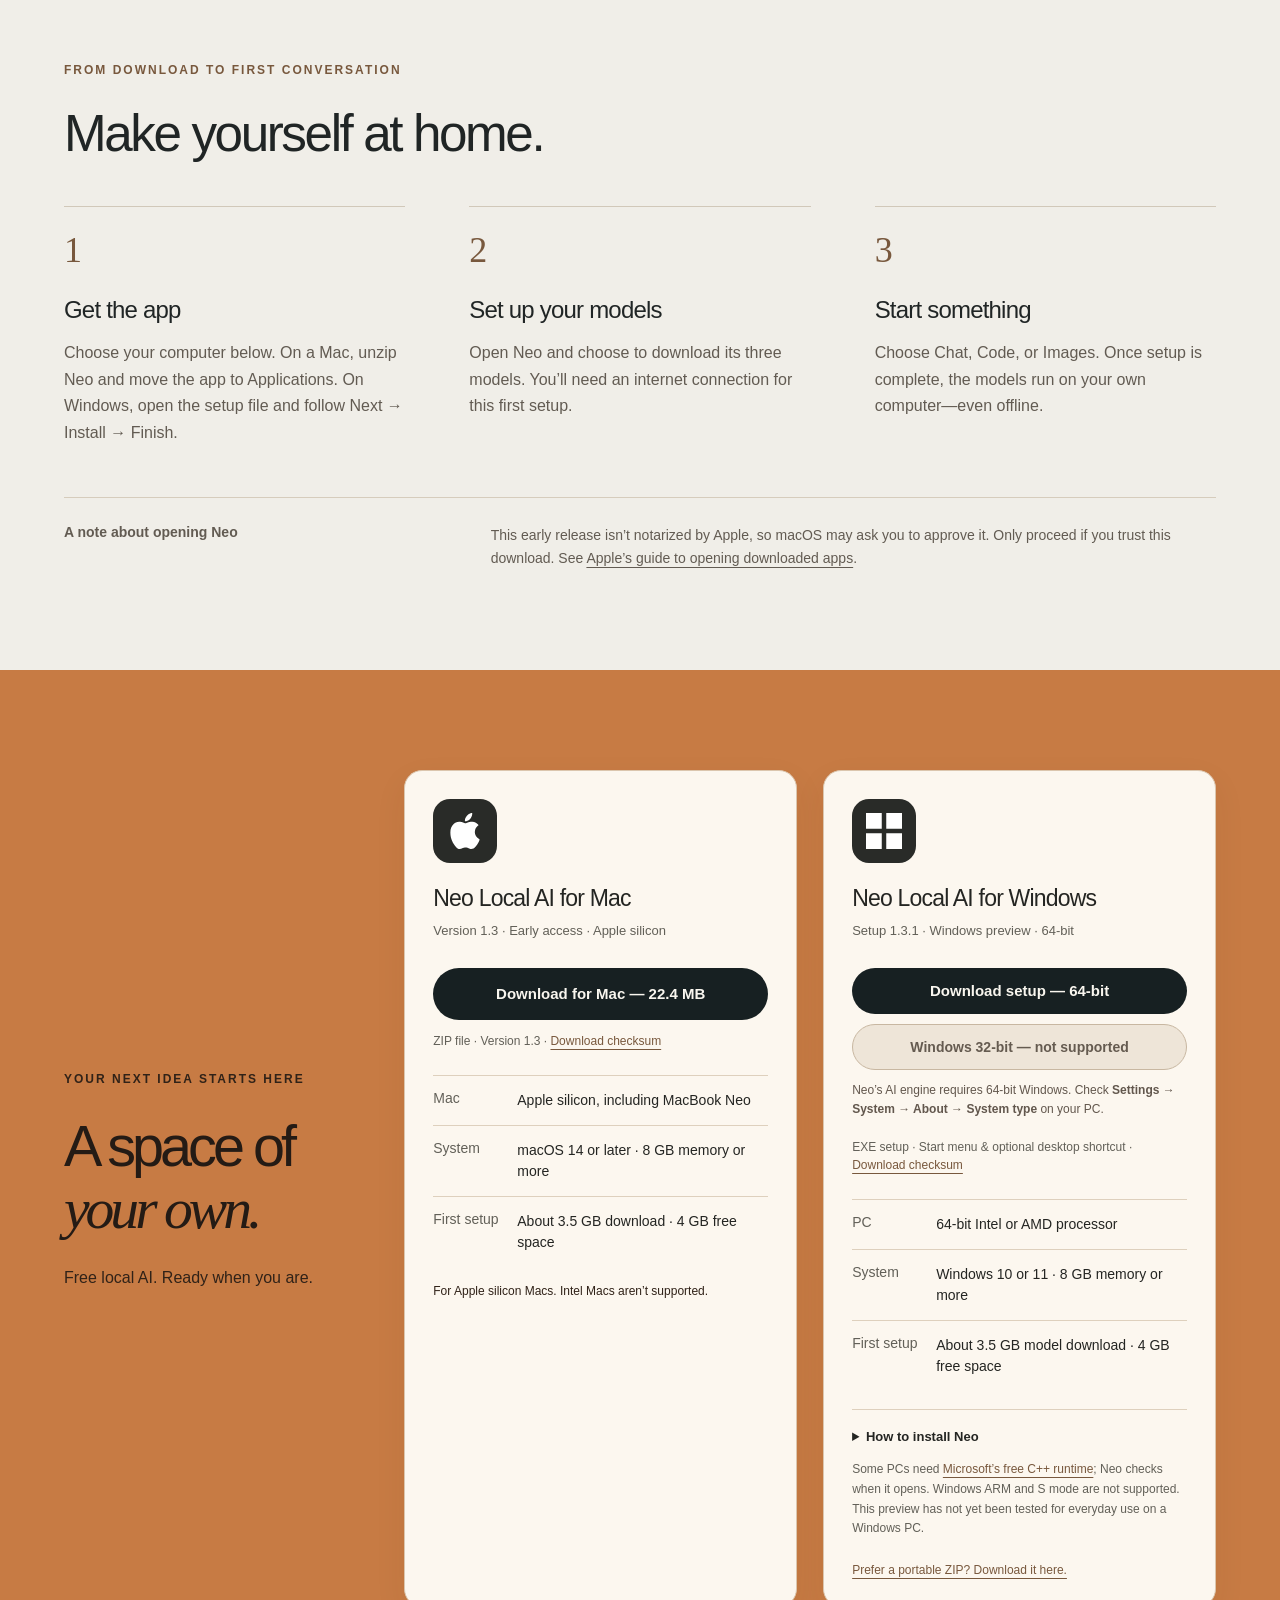
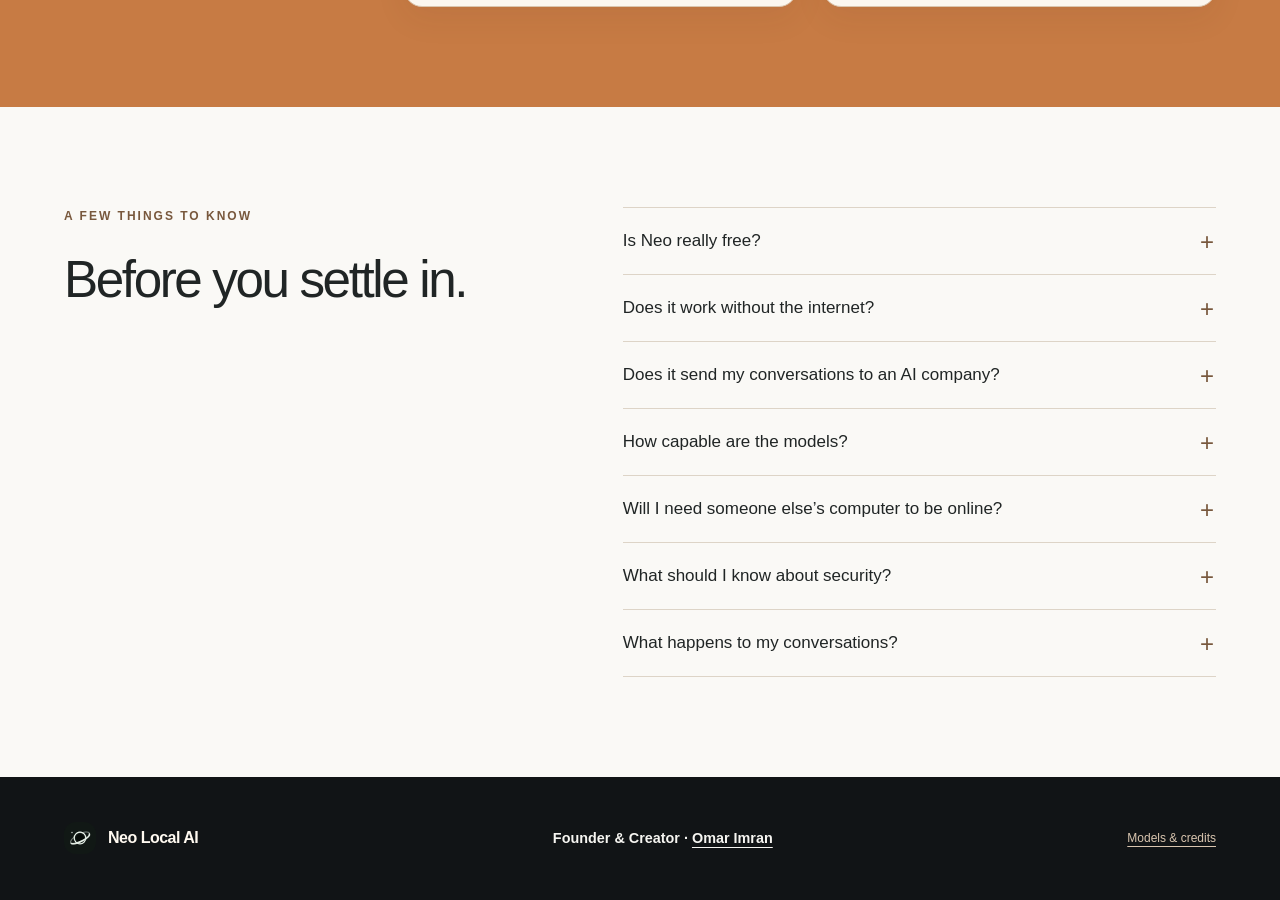
==== commit d7386197: "Give the opening section a burnt-sienna background" ====
--- a/index.html
+++ b/index.html
@@ -5,10 +5,10 @@
 <meta http-equiv="Content-Security-Policy" content="default-src 'self'; connect-src 'none'; img-src 'self'; script-src 'self' 'sha256-h/8HFb5MToRf6qzF5IHjymlN5UshtxcSNbzQW0XjXA0='; style-src 'self'; object-src 'none'; frame-src 'none'; base-uri 'none'; form-action 'none'">
 <meta name="referrer" content="strict-origin-when-cross-origin">
 <meta name="viewport" content="width=device-width,initial-scale=1">
-<meta name="theme-color" content="#604b3f">
+<meta name="theme-color" content="#A94F35">
 <title>Neo Local AI — Free Offline AI for Mac &amp; Windows</title>
 <meta name="description" content="Neo Local AI by Omar Imran. Download a free local AI assistant for chat, code and images. Works offline after setup. For Mac, with a Windows preview.">
-<link rel="icon" type="image/svg+xml" href="assets/logo.svg"><link rel="stylesheet" href="style.css?v=brown-cream-1">
+<link rel="icon" type="image/svg+xml" href="assets/logo.svg"><link rel="stylesheet" href="style.css?v=burnt-sienna-1">
 <link rel="stylesheet" href="ai-guide.css?v=1">
 <link rel="stylesheet" href="device-install.css?v=4">
 <link rel="canonical" href="https://neolocalai.isroot.in/">
--- a/style.css
+++ b/style.css
@@ -38,10 +38,12 @@
 .questions summary::after{color:var(--accent-deep)}
 footer .footer-credit a:hover,footer .footer-credit a:focus-visible{color:var(--accent)}
 
-/* A softer coffee introduction, with the established dark footer below. */
-.landing-page{background:#604b3f;color:#fff9f0}
-.landing-page .site-header,.landing-page .hero{--line:#b09a81;--muted:#d9c5af}
-.landing-page .hero-description{color:#e3d6c7}
+/* Burnt-sienna introduction, with the established dark footer below. */
+.landing-page{background:#A94F35;color:#fff9f0}
+.landing-page .site-header,.landing-page .hero{--line:#dbb39c;--muted:#fff0e4}
+.landing-page .hero-description{color:#fff0e4}
+.landing-page .hero .preview-switch button:not(.selected){color:#fff0e4}
+.landing-page .site-header nav a:hover{color:#fff9f0}
 .landing-page .hero .primary{background:#f0dec3;color:#38291f}
 .landing-page .hero .primary:hover{background:#faebd7}
 .landing-page>footer{background:var(--onyx);max-width:none;padding-inline:max(5vw,calc((100vw - 1278px)/2))}
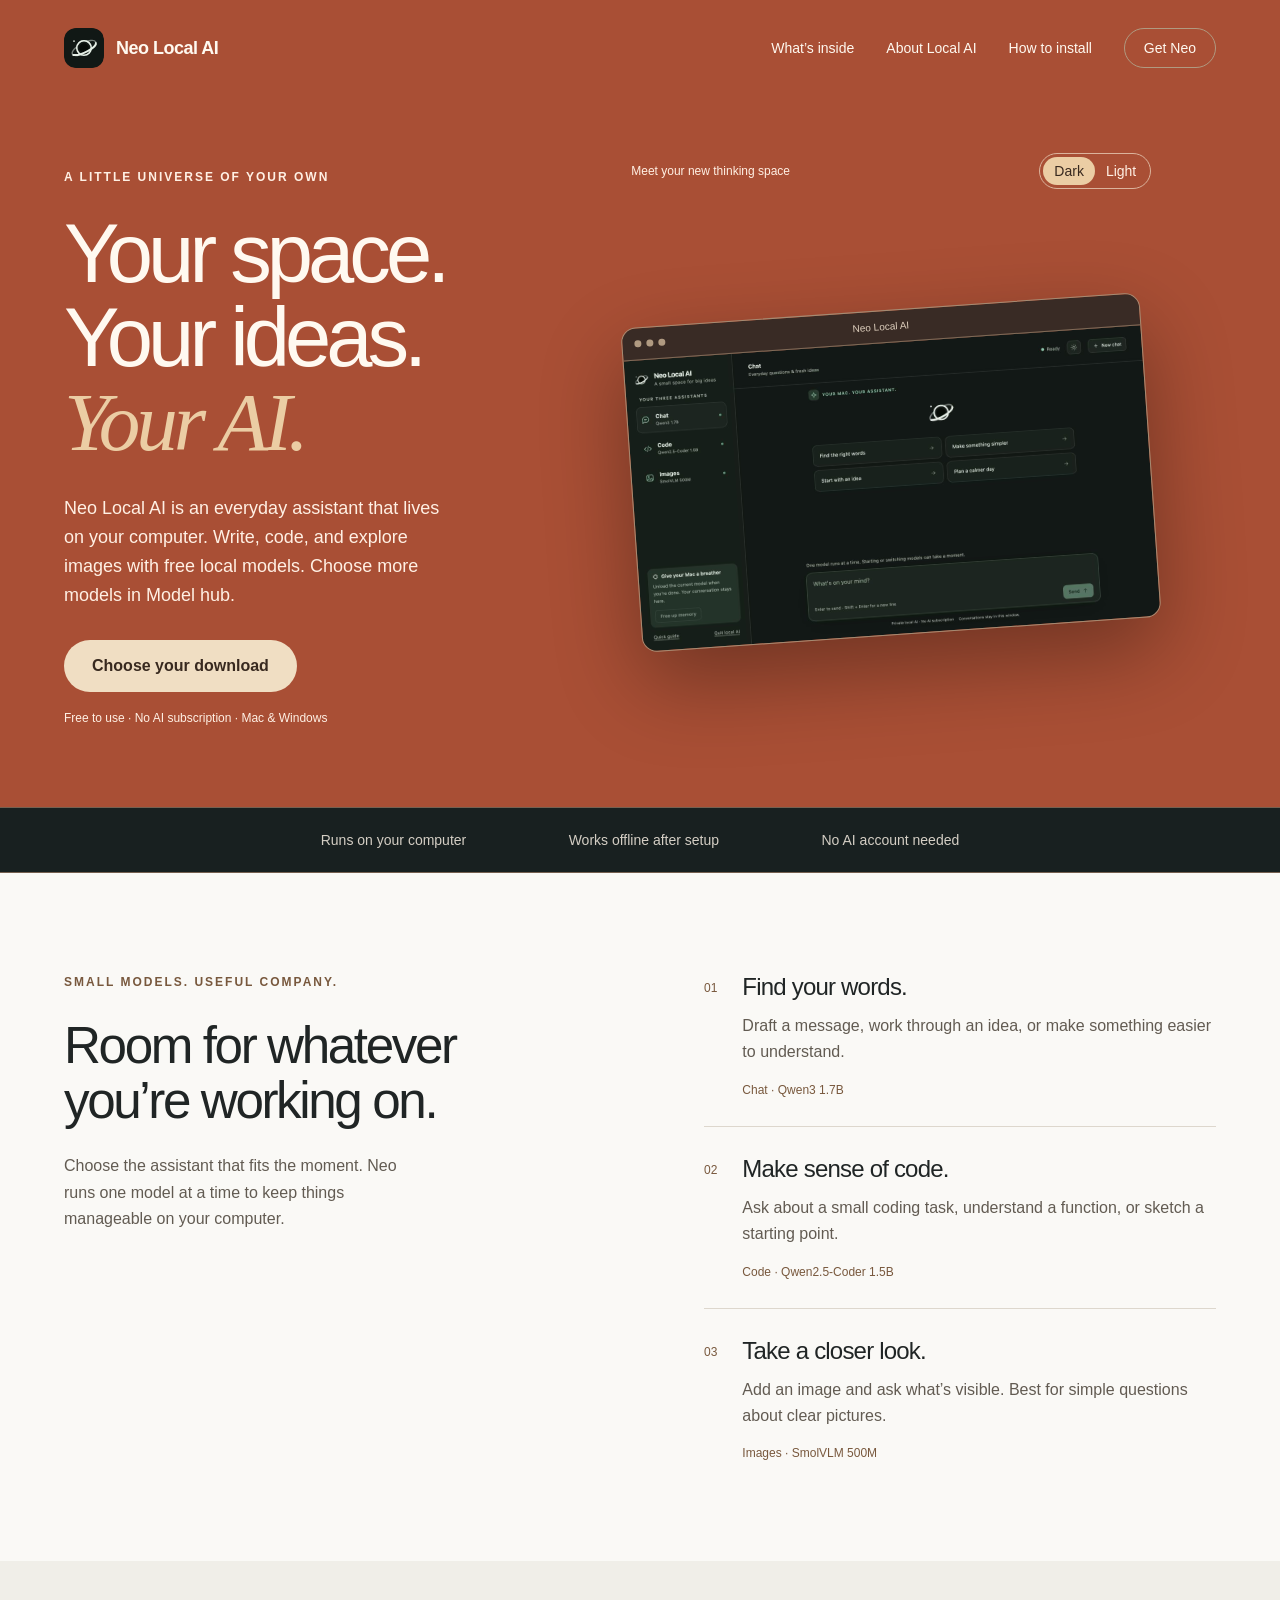
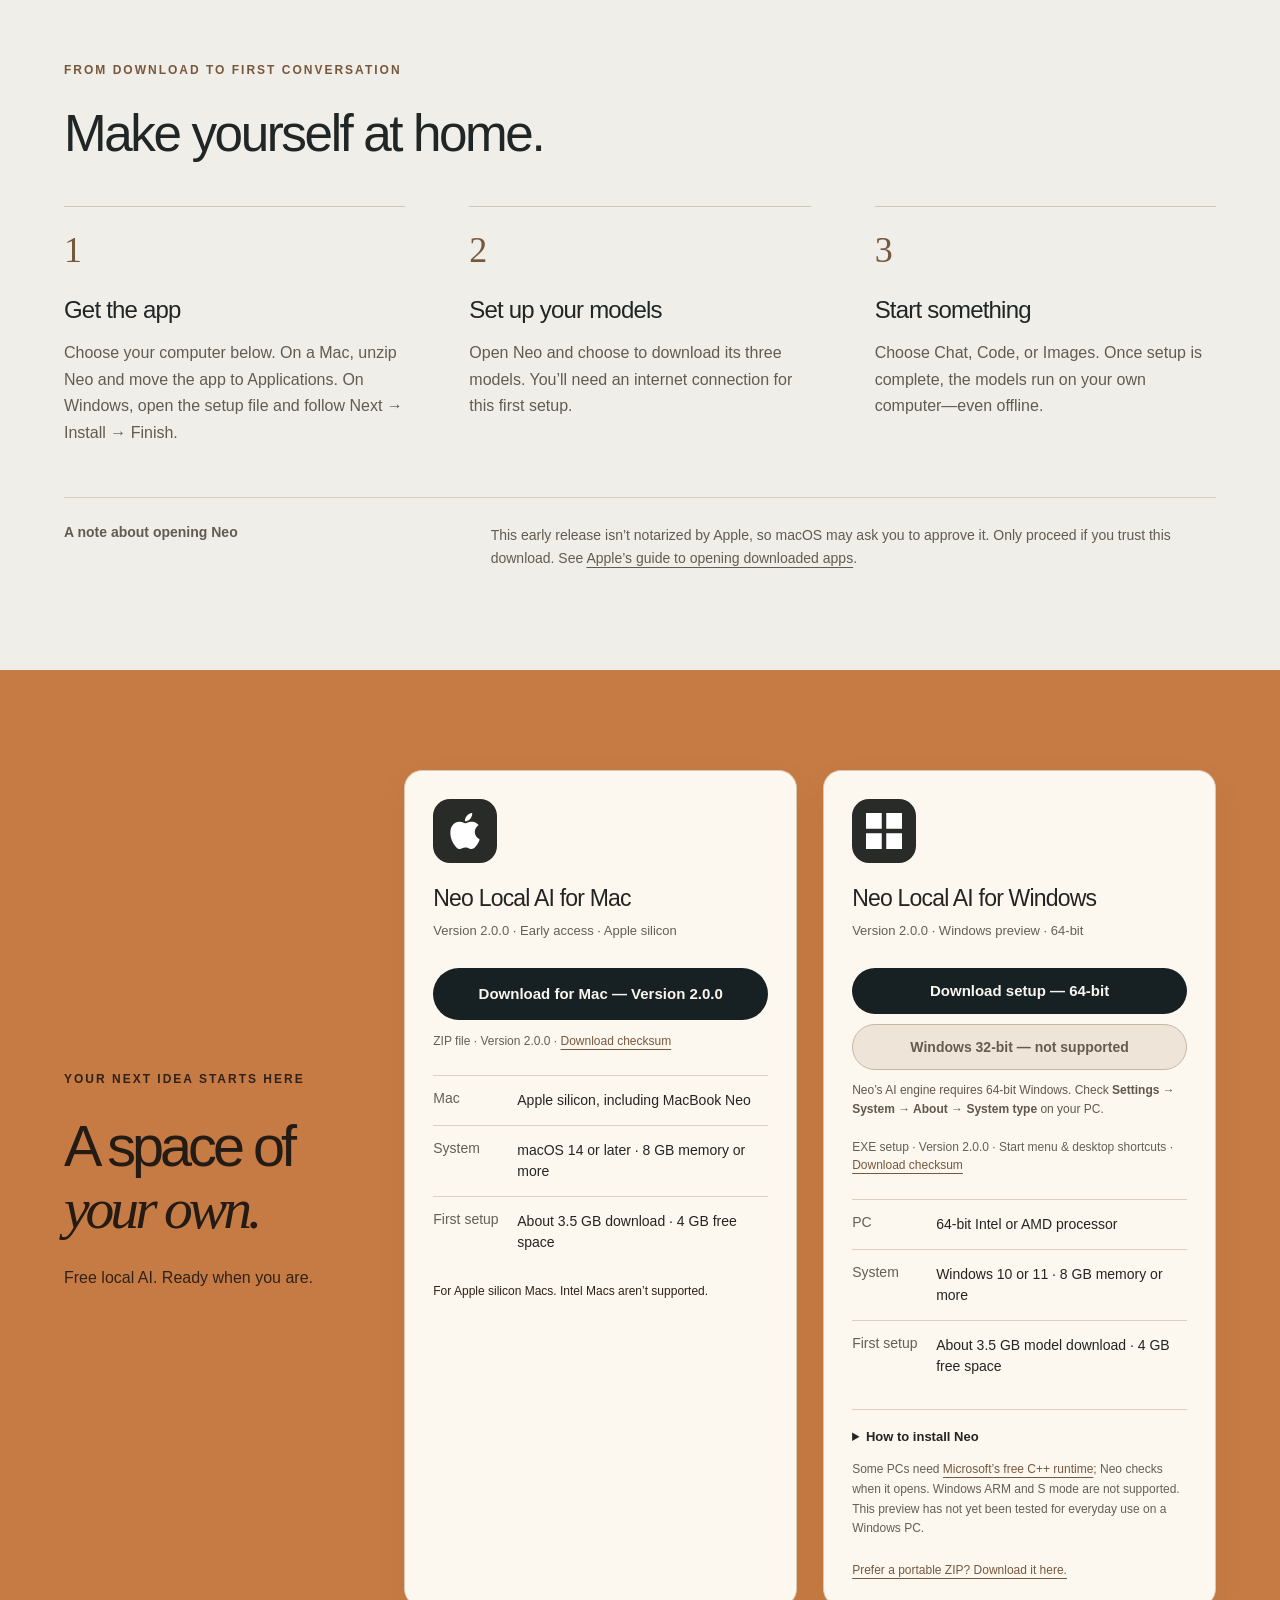
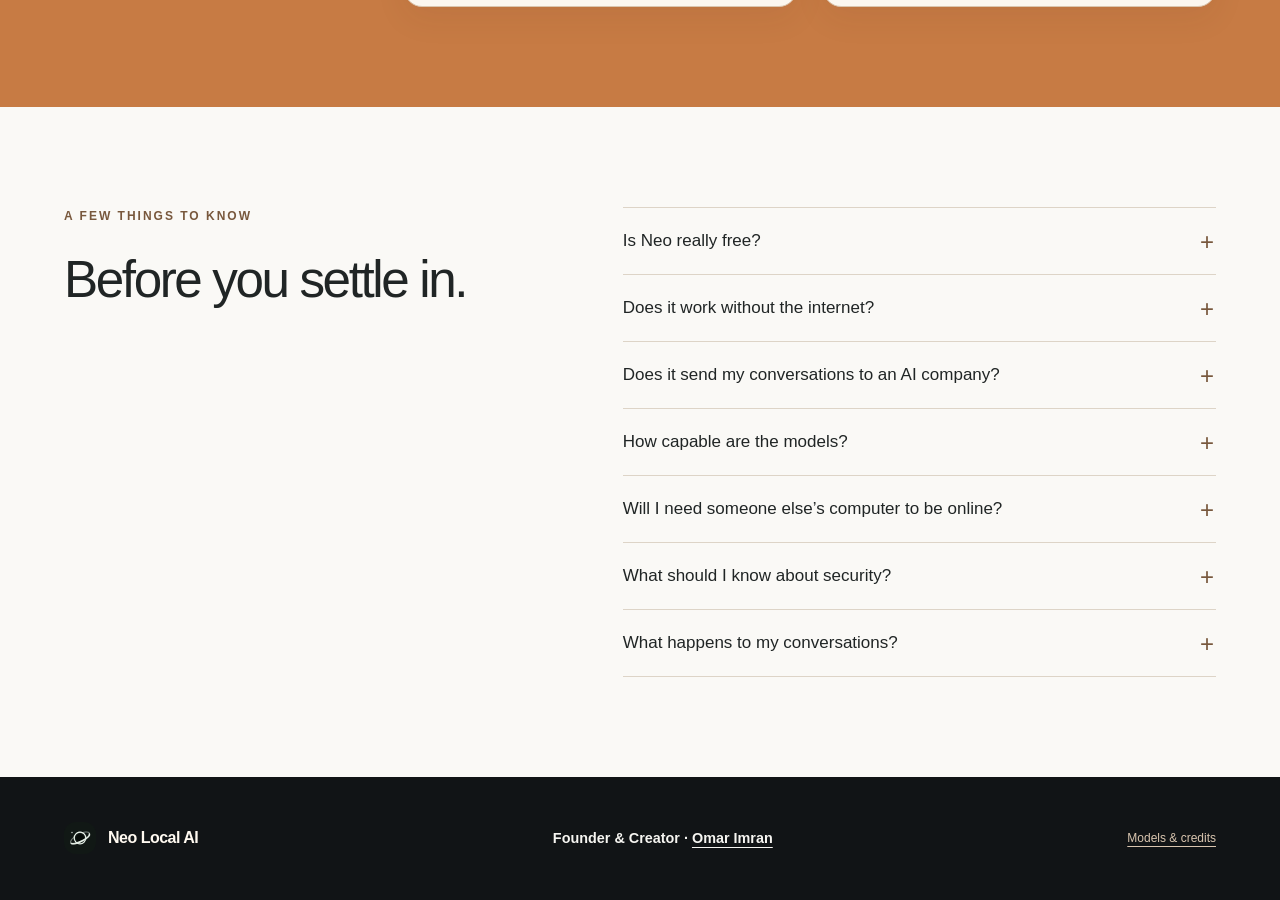
==== commit b9979b2a: "Update downloads to verified Neo 2.0.0 and introduce Qwen3.5" ====
--- a/index.html
+++ b/index.html
@@ -32,7 +32,7 @@
 <header class="site-header"><a class="brand" href="#" aria-label="Neo Local AI home"><img src="assets/logo.svg" width="40" height="40" alt=""><span>Neo Local AI</span></a><nav aria-label="Main navigation"><a href="#inside">What’s inside</a><a class="nav-about-ai" href="about-ai.html">About Local AI</a><a href="#setup">How to install</a><a class="nav-download" href="#download">Get Neo</a></nav></header>
 <main>
 <section class="hero" aria-labelledby="hero-title">
-<div class="hero-copy"><p class="eyebrow">A little universe of your own</p><h1 id="hero-title">Your space.<br>Your ideas.<br><em>Your AI.</em></h1><p class="hero-description">Neo Local AI is an everyday assistant that lives on your computer. Write, code, and explore images with three free local models.</p><a class="button primary" href="#download">Choose your download</a><p class="hero-meta">Free to use · No AI subscription · Mac &amp; Windows</p></div>
+<div class="hero-copy"><p class="eyebrow">A little universe of your own</p><h1 id="hero-title">Your space.<br>Your ideas.<br><em>Your AI.</em></h1><p class="hero-description">Neo Local AI is an everyday assistant that lives on your computer. Write, code, and explore images with free local models. Choose more models in Model hub.</p><a class="button primary" href="#download">Choose your download</a><p class="hero-meta">Free to use · No AI subscription · Mac &amp; Windows</p></div>
 <div class="neo-preview" aria-label="Neo Local AI previews"><div class="preview-top"><span>Meet your new thinking space</span><div class="preview-switch" role="group" aria-label="App appearance preview"><button class="selected" type="button" data-theme="dark" aria-pressed="true">Dark</button><button type="button" data-theme="light" aria-pressed="false">Light</button></div></div><div class="device-preview-views"><div class="preview-panel is-active" id="preview-interface"><div class="app-window"><div class="window-top" aria-hidden="true"><span></span><span></span><span></span><b>Neo Local AI</b></div><img id="app-preview" src="assets/app-dark.png" width="694" height="681" alt="Neo Local AI interface in dark mode, with Chat, Code and Images assistants" fetchpriority="high"></div></div><div class="preview-panel device-stage" id="preview-devices" hidden aria-hidden="true"><img class="device-visual" src="assets/neo-devices.png" width="1536" height="1024" alt="Concept illustration of a laptop and phone displaying Neo Local AI. The phone is a browser preview, not a released mobile app." loading="eager" decoding="async"></div></div></div>
 </section>
 <div class="principles"><span>Runs on your computer</span><span>Works offline after setup</span><span>No AI account needed</span></div>
@@ -66,8 +66,8 @@
 OUT OF OR IN CONNECTION WITH THE SOFTWARE OR THE USE OR OTHER DEALINGS IN
 THE SOFTWARE.
 -->
-<section class="download section" id="download"><div><p class="eyebrow">Your next idea starts here</p><h2>A space of<br><em>your own.</em></h2><p>Free local AI. Ready when you are.</p></div><div class="download-panel" id="mac-download"><span class="platform-mark apple-mark" aria-hidden="true"><svg xmlns="http://www.w3.org/2000/svg" width="36" height="36" viewBox="0 0 16 16" fill="currentColor" focusable="false"><path d="M11.182.008C11.148-.03 9.923.023 8.857 1.18c-1.066 1.156-.902 2.482-.878 2.516s1.52.087 2.475-1.258.762-2.391.728-2.43m3.314 11.733c-.048-.096-2.325-1.234-2.113-3.422s1.675-2.789 1.698-2.854-.597-.79-1.254-1.157a3.7 3.7 0 0 0-1.563-.434c-.108-.003-.483-.095-1.254.116-.508.139-1.653.589-1.968.607-.316.018-1.256-.522-2.267-.665-.647-.125-1.333.131-1.824.328-.49.196-1.422.754-2.074 2.237-.652 1.482-.311 3.83-.067 4.56s.625 1.924 1.273 2.796c.576.984 1.34 1.667 1.659 1.899s1.219.386 1.843.067c.502-.308 1.408-.485 1.766-.472.357.013 1.061.154 1.782.539.571.197 1.111.115 1.652-.105.541-.221 1.324-1.059 2.238-2.758q.52-1.185.473-1.282"/></svg></span><h3>Neo Local AI for Mac</h3><p class="release-label">Version 1.3 · Early access · Apple silicon</p><a class="button primary" id="release-download" href="downloads/Neo-Local-AI-1.3-Mac.zip" download>Download for Mac — 22.4 MB</a><p id="release-status" class="download-detail">ZIP file · Version 1.3 · <a href="downloads/Neo-Local-AI-1.3-Mac.zip.sha256">Download checksum</a></p><dl><div><dt>Mac</dt><dd>Apple silicon, including MacBook Neo</dd></div><div><dt>System</dt><dd>macOS 14 or later · 8 GB memory or more</dd></div><div><dt>First setup</dt><dd>About 3.5 GB download · 4 GB free space</dd></div></dl><p class="platform-note">For Apple silicon Macs. Intel Macs aren’t supported.</p></div><div class="download-panel windows-panel" id="windows-download"><span class="platform-mark windows-mark" aria-hidden="true"><svg xmlns="http://www.w3.org/2000/svg" width="36" height="36" viewBox="0 0 16 16" fill="currentColor" focusable="false"><rect x="0" y="0" width="7" height="7"/><rect x="9" y="0" width="7" height="7"/><rect x="0" y="9" width="7" height="7"/><rect x="9" y="9" width="7" height="7"/></svg></span><h3>Neo Local AI for Windows</h3><p class="release-label">Setup 1.3.1 · Windows preview · 64-bit</p><div class="windows-options"><a class="button primary" id="windows-release-download" href="downloads/Neo-Local-AI-1.3.1-Windows-x64-Setup.exe" download>Download setup — 64-bit</a><button class="not-supported" type="button" disabled aria-describedby="windows-architecture-note">Windows 32-bit — not supported</button></div><p class="architecture-help" id="windows-architecture-note">Neo’s AI engine requires 64-bit Windows. Check <strong>Settings → System → About → System type</strong> on your PC.</p><p id="windows-release-status" class="download-detail">EXE setup · Start menu &amp; optional desktop shortcut · <a href="downloads/Neo-Local-AI-1.3.1-Windows-x64-Setup.exe.sha256">Download checksum</a></p><dl><div><dt>PC</dt><dd>64-bit Intel or AMD processor</dd></div><div><dt>System</dt><dd>Windows 10 or 11 · 8 GB memory or more</dd></div><div><dt>First setup</dt><dd>About 3.5 GB model download · 4 GB free space</dd></div></dl><details class="setup-help"><summary>How to install Neo</summary><ol><li>Download and open the setup file.</li><li>Choose Next, then Install.</li><li>Finish and open Neo from your desktop or Start menu.</li><li>Download the three models when Neo asks. After setup, they work offline.</li></ol><p>This is an unsigned preview. Windows may show an unknown-publisher warning. Only proceed if you trust this official download.</p></details><p class="platform-note">Some PCs need <a href="https://aka.ms/vc14/vc_redist.x64.exe">Microsoft’s free C++ runtime</a>; Neo checks when it opens. Windows ARM and S mode are not supported. This preview has not yet been tested for everyday use on a Windows PC.</p><a class="windows-portable" href="downloads/Neo-Local-AI-1.3.0-Windows-x64-preview.zip" download>Prefer a portable ZIP? Download it here.</a></div></section>
-<section class="faq section" id="questions"><div class="section-heading"><p class="eyebrow">A few things to know</p><h2>Before you settle in.</h2></div><div class="questions"><details><summary>Is Neo really free?</summary><p>Neo uses freely available models running on your own hardware. There is no paid AI API, AI subscription, or Neo account. You use your own storage, electricity and internet connection for the initial downloads.</p></details><details><summary>Does it work without the internet?</summary><p>Yes, after the models finish downloading. Chat, code help and image questions run on your computer. Neo does not browse the web or automatically know current news.</p></details><details><summary>Does it send my conversations to an AI company?</summary><p>The local assistants process your messages and images on your computer. Model files are downloaded from Hugging Face during setup. This website does not collect your chats.</p></details><details><summary>How capable are the models?</summary><p>These are small models designed to fit modest hardware. They can make mistakes, particularly with complex reasoning, detailed images or longer tasks. Check important answers and review any code before using it.</p></details><details><summary>Will I need someone else’s computer to be online?</summary><p>No. Each person installs their own copy and models. Your conversations run on your computer, independently of the person who shared Neo with you.</p></details><details><summary>What should I know about security?</summary><p>This website provides downloads; it cannot access the AI or files on your computer. Use Neo on a personal computer with trusted users and programs. Neo blocks unrelated browser websites, but it does not isolate the app from other programs or user accounts on the same computer. Keep your operating system updated.</p></details><details><summary>What happens to my conversations?</summary><p>Conversations stay in the current app window or browser tab. Quitting or refreshing clears the conversation view. Copy anything you want to keep.</p></details></div></section>
+<section class="download section" id="download"><div><p class="eyebrow">Your next idea starts here</p><h2>A space of<br><em>your own.</em></h2><p>Free local AI. Ready when you are.</p></div><div class="download-panel" id="mac-download"><span class="platform-mark apple-mark" aria-hidden="true"><svg xmlns="http://www.w3.org/2000/svg" width="36" height="36" viewBox="0 0 16 16" fill="currentColor" focusable="false"><path d="M11.182.008C11.148-.03 9.923.023 8.857 1.18c-1.066 1.156-.902 2.482-.878 2.516s1.52.087 2.475-1.258.762-2.391.728-2.43m3.314 11.733c-.048-.096-2.325-1.234-2.113-3.422s1.675-2.789 1.698-2.854-.597-.79-1.254-1.157a3.7 3.7 0 0 0-1.563-.434c-.108-.003-.483-.095-1.254.116-.508.139-1.653.589-1.968.607-.316.018-1.256-.522-2.267-.665-.647-.125-1.333.131-1.824.328-.49.196-1.422.754-2.074 2.237-.652 1.482-.311 3.83-.067 4.56s.625 1.924 1.273 2.796c.576.984 1.34 1.667 1.659 1.899s1.219.386 1.843.067c.502-.308 1.408-.485 1.766-.472.357.013 1.061.154 1.782.539.571.197 1.111.115 1.652-.105.541-.221 1.324-1.059 2.238-2.758q.52-1.185.473-1.282"/></svg></span><h3>Neo Local AI for Mac</h3><p class="release-label">Version 2.0.0 · Early access · Apple silicon</p><a class="button primary" id="release-download" href="downloads/Neo-Local-AI-2.0.0-Mac.zip" download>Download for Mac — Version 2.0.0</a><p id="release-status" class="download-detail">ZIP file · Version 2.0.0 · <a href="downloads/Neo-Local-AI-2.0.0-Mac.zip.sha256">Download checksum</a></p><dl><div><dt>Mac</dt><dd>Apple silicon, including MacBook Neo</dd></div><div><dt>System</dt><dd>macOS 14 or later · 8 GB memory or more</dd></div><div><dt>First setup</dt><dd>About 3.5 GB download · 4 GB free space</dd></div></dl><p class="platform-note">For Apple silicon Macs. Intel Macs aren’t supported.</p></div><div class="download-panel windows-panel" id="windows-download"><span class="platform-mark windows-mark" aria-hidden="true"><svg xmlns="http://www.w3.org/2000/svg" width="36" height="36" viewBox="0 0 16 16" fill="currentColor" focusable="false"><rect x="0" y="0" width="7" height="7"/><rect x="9" y="0" width="7" height="7"/><rect x="0" y="9" width="7" height="7"/><rect x="9" y="9" width="7" height="7"/></svg></span><h3>Neo Local AI for Windows</h3><p class="release-label">Version 2.0.0 · Windows preview · 64-bit</p><div class="windows-options"><a class="button primary" id="windows-release-download" href="downloads/Neo-Local-AI-2.0.0-Windows-x64-Setup.exe" download>Download setup — 64-bit</a><button class="not-supported" type="button" disabled aria-describedby="windows-architecture-note">Windows 32-bit — not supported</button></div><p class="architecture-help" id="windows-architecture-note">Neo’s AI engine requires 64-bit Windows. Check <strong>Settings → System → About → System type</strong> on your PC.</p><p id="windows-release-status" class="download-detail">EXE setup · Version 2.0.0 · Start menu &amp; desktop shortcuts · <a href="downloads/Neo-Local-AI-2.0.0-Windows-x64-Setup.exe.sha256">Download checksum</a></p><dl><div><dt>PC</dt><dd>64-bit Intel or AMD processor</dd></div><div><dt>System</dt><dd>Windows 10 or 11 · 8 GB memory or more</dd></div><div><dt>First setup</dt><dd>About 3.5 GB model download · 4 GB free space</dd></div></dl><details class="setup-help"><summary>How to install Neo</summary><ol><li>Download and open the setup file.</li><li>Choose Next, then Install.</li><li>Finish and open Neo from your desktop or Start menu.</li><li>Download the three models when Neo asks. After setup, they work offline.</li></ol><p>This is an unsigned preview. Windows may show an unknown-publisher warning. Only proceed if you trust this official download.</p></details><p class="platform-note">Some PCs need <a href="https://aka.ms/vc14/vc_redist.x64.exe">Microsoft’s free C++ runtime</a>; Neo checks when it opens. Windows ARM and S mode are not supported. This preview has not yet been tested for everyday use on a Windows PC.</p><a class="windows-portable" href="downloads/Neo-Local-AI-2.0.0-Windows-x64-preview.zip" download>Prefer a portable ZIP? Download it here.</a></div></section>
+<section class="faq section" id="questions"><div class="section-heading"><p class="eyebrow">A few things to know</p><h2>Before you settle in.</h2></div><div class="questions"><details><summary>Is Neo really free?</summary><p>Neo uses freely available models running on your own hardware. There is no paid AI API, AI subscription, or Neo account. You use your own storage, electricity and internet connection for the initial downloads.</p></details><details><summary>Does it work without the internet?</summary><p>Yes, after the models finish downloading. Chat, code help and image questions run on your computer. Neo does not browse the web or automatically know current news.</p></details><details><summary>Does it send my conversations to an AI company?</summary><p>The local assistants process your messages and images on your computer. Model files are downloaded from Hugging Face during setup. This website does not collect your chats.</p></details><details><summary>How capable are the models?</summary><p>These are small models designed to fit modest hardware. They can make mistakes, particularly with complex reasoning, detailed images or longer tasks. Check important answers and review any code before using it.</p></details><details><summary>Will I need someone else’s computer to be online?</summary><p>No. Each person installs their own copy and models. Your conversations run on your computer, independently of the person who shared Neo with you.</p></details><details><summary>What should I know about security?</summary><p>This website provides downloads; it cannot access the AI or files on your computer. Use Neo on a personal computer with trusted users and programs. Neo blocks unrelated browser websites, but it does not isolate the app from other programs or user accounts on the same computer. Keep your operating system updated.</p></details><details><summary>What happens to my conversations?</summary><p>Owner conversations are saved locally in Neo 2.0. Open History to return to a chat, or export it as Markdown. Images and video frames are not saved in chat history.</p></details></div></section>
 </main><footer><a class="brand" href="#"><img src="assets/logo.svg" width="32" height="32" alt=""><span>Neo Local AI</span></a><p class="footer-credit">Founder &amp; Creator · <a href="about.html">Omar Imran</a></p><a href="credits.html">Models &amp; credits</a></footer>
 
 <script src="device-preview.js?v=3"></script>
